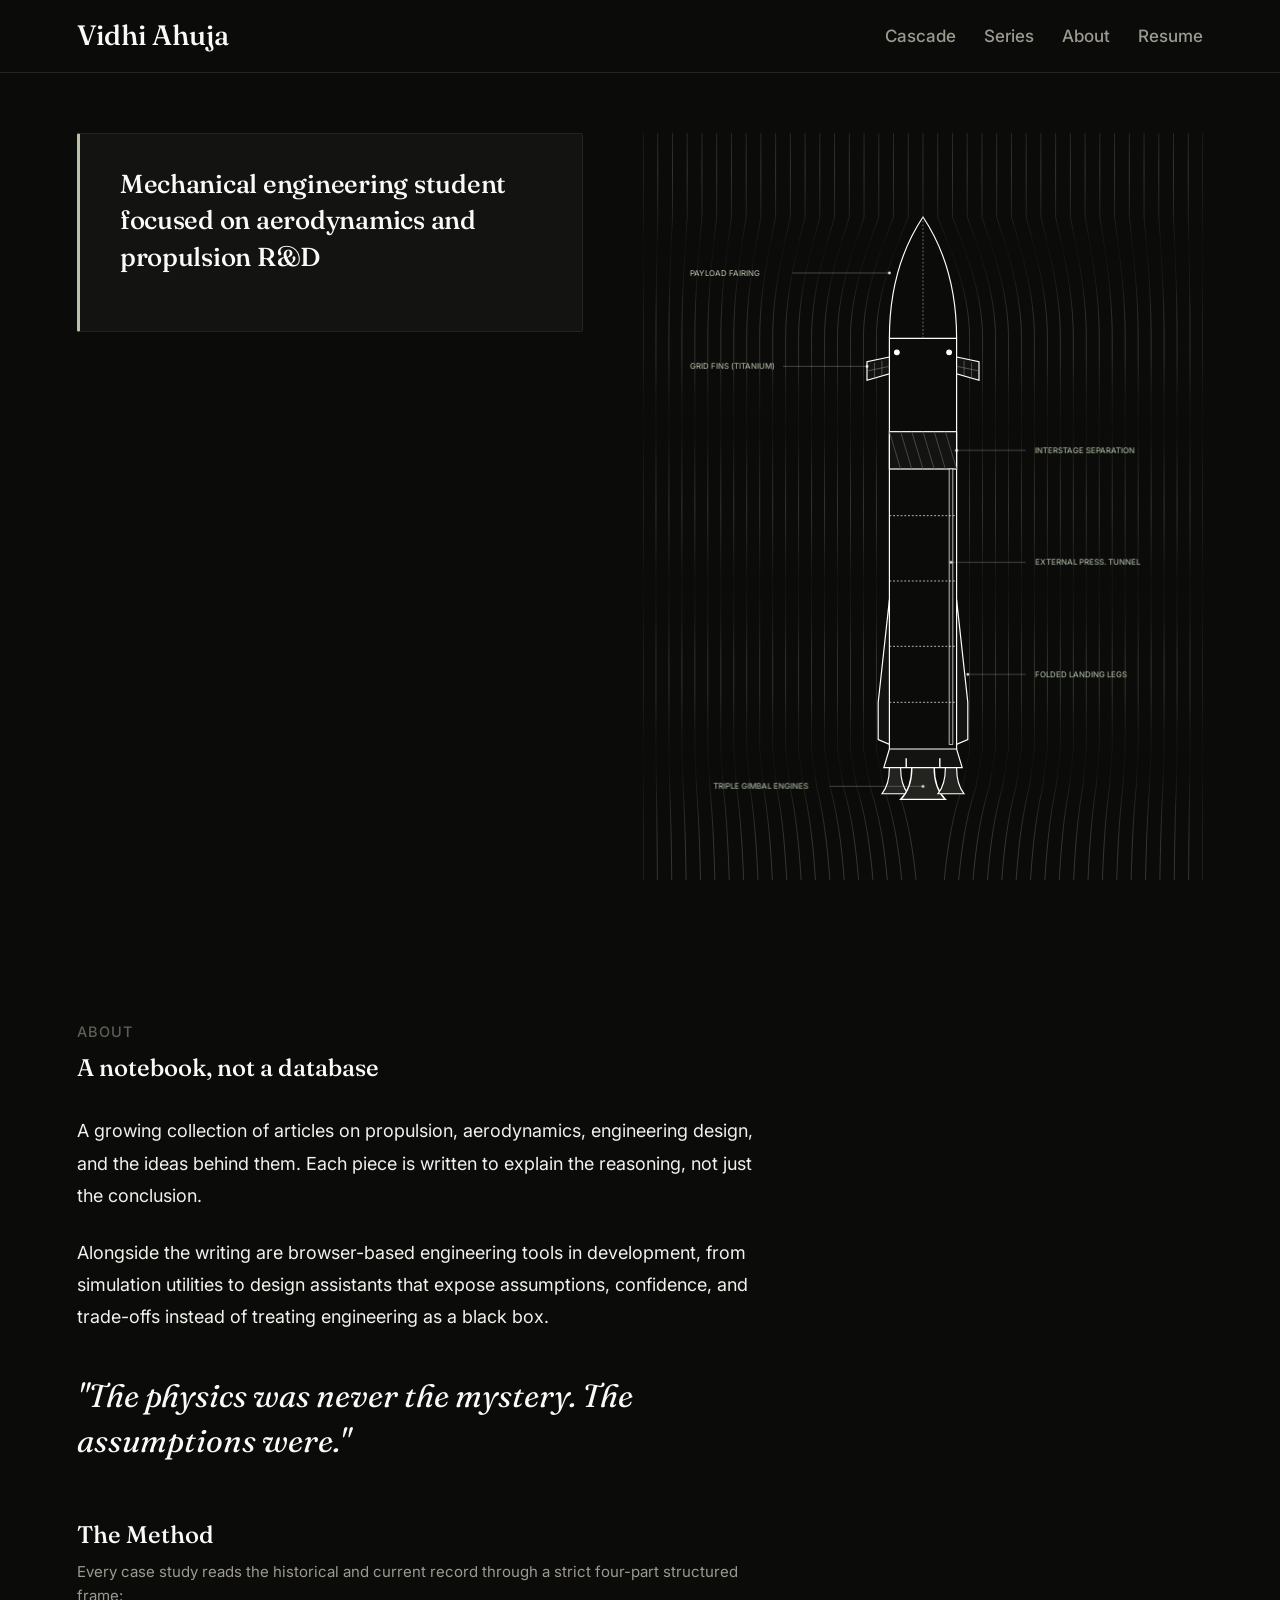
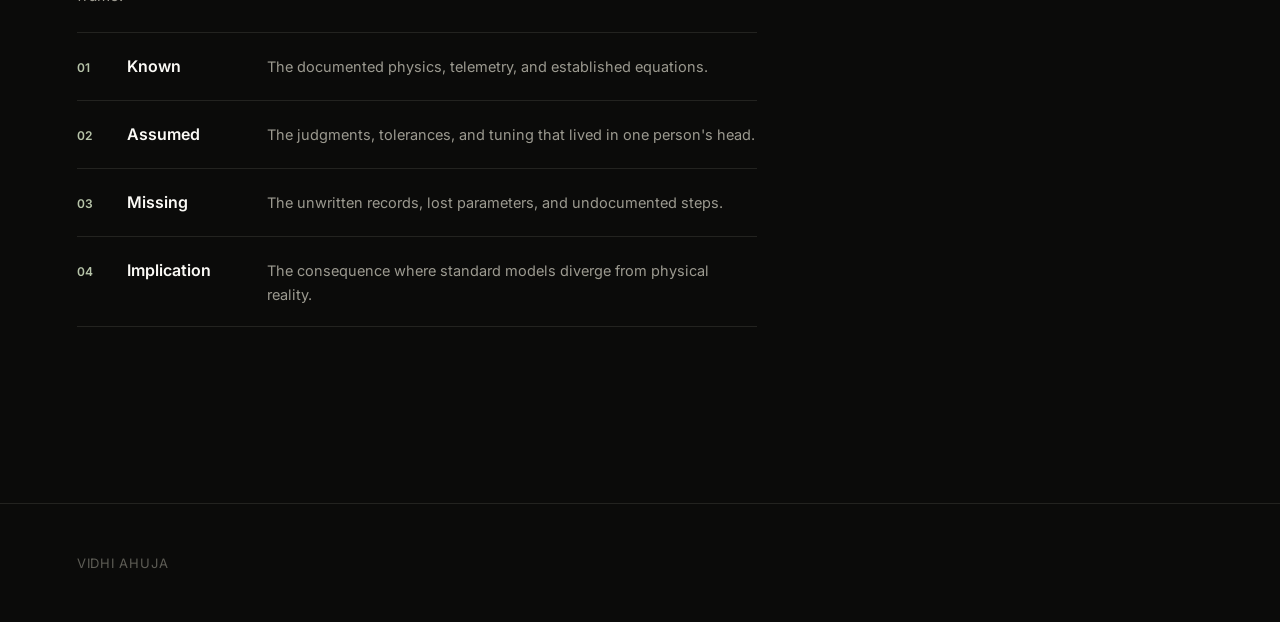
==== index.html @ 0b2cdabb "Simulation: Restore smooth split-air deflection contours around the rocket hull" ====
<!DOCTYPE html>
<html lang="en">
<head>
  <meta charset="UTF-8">
  <meta name="viewport" content="width=device-width, initial-scale=1.0">
  <title>Vidhi Ahuja : Field Notes on Lost Engineering Knowledge</title>
  <meta name="description" content="A personal engineering notebook by Vidhi Ahuja. Six case studies examining undocumented manufacturing, tuning, tolerances, and design judgments that lived in one person's head.">
  <link rel="stylesheet" href="layout_v27.css">
</head>
<body id="top" style="background-image: none;">

  <header>
    <div class="header-inner">
      <a href="index.html" class="wordmark" id="wordmark-logo">Vidhi Ahuja</a>
      <nav>
        <a href="cascade.html" class="nav-large" id="nav-link-cascade">Cascade</a>
        <a href="series.html" class="nav-large" id="nav-link-series">Series</a>
        <a href="#about" class="nav-large" id="nav-link-about">About</a>
        <a href="https://drive.google.com/file/d/1234567890abcdefghijklmnopqrstuvwxyz/view?usp=sharing" target="_blank" class="nav-large" id="nav-link-resume">Resume</a>
      </nav>
    </div>
  </header>

  <main class="container">
    <section class="hero" id="hero-section">
      <div class="hero-split-layout">
        <!-- Left Column: Content -->
        <div class="hero-left-content">
          <div class="hero-intro-card">
            <h1>Mechanical engineering student focused on aerodynamics and propulsion R&D</h1>
          </div>
        </div>
        
        <!-- Right Column: Interactive CFD Rocket Simulation -->
        <div class="hero-right-visual">
          <!-- CFD Canvas -->
          <canvas id="cfd-canvas"></canvas>
          <!-- Detailed Rocket SVG -->
          <svg class="rocket-svg" viewBox="0 0 600 800">
            <!-- Rocket body shadow (solid fill to hide background canvas lines) -->
            <path d="M 264 220 L 264 660 L 336 660 L 336 220 Z" fill="#0B0B0A" opacity="1"/>
            <path d="M 264 220 C 264 160, 280 120, 300 90 C 320 120, 336 160, 336 220 Z" fill="#0B0B0A" opacity="1"/>
            <polygon points="264,660 258,680 342,680 336,660" fill="#0B0B0A" opacity="1"/>

            <!-- Main rocket stroke elements in white -->
            <g stroke="#FFFFFF" stroke-width="1.25" fill="none">
              <!-- Outer rocket shell -->
              <path d="M 264 660 L 264 220 C 264 160, 280 120, 300 90 C 320 120, 336 160, 336 220 L 336 660" />
              <line x1="264" y1="220" x2="336" y2="220" />
              
              <!-- Nose Cone panel line -->
              <line x1="300" y1="90" x2="300" y2="220" stroke-dasharray="2,2" stroke-width="0.75" stroke="#9C9A90" />
              
              <!-- Roll thrusters ports -->
              <circle cx="272" cy="235" r="2.5" fill="#FFFFFF"/>
              <circle cx="328" cy="235" r="2.5" fill="#FFFFFF"/>
              
              <!-- Stage separation ring -->
              <rect x="264" y="320" width="72" height="40" fill="#131311" stroke="#FFFFFF" stroke-width="1.25"/>
              <path d="M 264 320 L 276 360 M 276 320 L 288 360 M 288 320 L 300 360 M 300 320 L 312 360 M 312 320 L 324 360 M 324 320 L 336 360" stroke="#5E5D56" stroke-width="0.75"/>
              
              <!-- Stage 1 fuel tank pipeline conduit -->
              <rect x="328" y="360" width="4" height="295" fill="#131311" stroke="#FFFFFF" stroke-width="0.75" />
              
              <!-- Weld lands (horizontal seam lines on booster body) -->
              <line x1="264" y1="410" x2="336" y2="410" stroke-width="0.75" stroke-dasharray="2,2"/>
              <line x1="264" y1="480" x2="336" y2="480" stroke-width="0.75" stroke-dasharray="2,2"/>
              <line x1="264" y1="550" x2="336" y2="550" stroke-width="0.75" stroke-dasharray="2,2"/>
              <line x1="264" y1="610" x2="336" y2="610" stroke-width="0.75" stroke-dasharray="2,2"/>

              <!-- Grid Fins -->
              <!-- Left Grid Fin -->
              <polygon points="264,240 240,245 240,265 264,258" fill="#131311" stroke="#FFFFFF" stroke-width="1.25"/>
              <line x1="240" y1="255" x2="264" y2="250" stroke-width="0.5" stroke="#9C9A90"/>
              <line x1="248" y1="246" x2="248" y2="262" stroke-width="0.5" stroke="#9C9A90"/>
              <line x1="256" y1="244" x2="256" y2="260" stroke-width="0.5" stroke="#9C9A90"/>
              <!-- Right Grid Fin -->
              <polygon points="336,240 360,245 360,265 336,258" fill="#131311" stroke="#FFFFFF" stroke-width="1.25"/>
              <line x1="336" y1="250" x2="360" y2="255" stroke-width="0.5" stroke="#9C9A90"/>
              <line x1="344" y1="244" x2="344" y2="260" stroke-width="0.5" stroke="#9C9A90"/>
              <line x1="352" y1="246" x2="352" y2="262" stroke-width="0.5" stroke="#9C9A90"/>

              <!-- Folded Landing Legs -->
              <path d="M 264 500 L 252 610 L 252 650 L 264 655 Z" fill="#131311" stroke="#FFFFFF" stroke-width="1.25"/>
              <path d="M 336 500 L 348 610 L 348 650 L 336 655 Z" fill="#131311" stroke="#FFFFFF" stroke-width="1.25"/>
              
              <!-- Engine Skirt -->
              <polygon points="264,660 258,680 342,680 336,660" fill="#131311" stroke="#FFFFFF" stroke-width="1.25"/>
              
              <!-- Sea-level Engine Nozzle Bells -->
              <path d="M 264 680 C 264 695, 260 703, 256 708 L 284 708 C 280 703, 276 695, 276 680 Z" fill="#232320" stroke="#FFFFFF" stroke-width="1.25"/>
              <path d="M 288 680 C 288 698, 282 708, 276 714 L 324 714 C 318 708, 312 698, 312 680 Z" fill="#232320" stroke="#FFFFFF" stroke-width="1.5"/>
              <path d="M 324 680 C 324 695, 320 703, 316 708 L 344 708 C 340 703, 336 695, 336 680 Z" fill="#232320" stroke="#FFFFFF" stroke-width="1.25"/>
              
              <line x1="282" y1="670" x2="282" y2="680" stroke-width="1.5" stroke="#FFFFFF"/>
              <line x1="318" y1="670" x2="318" y2="680" stroke-width="1.5" stroke="#FFFFFF"/>
            </g>
            
            <!-- Technical callout labels -->
            <g font-family="Inter, sans-serif" font-size="8.5" fill="#FFFFFF" font-weight="500" stroke="none" opacity="0.9">
              <line x1="264" y1="150" x2="160" y2="150" stroke="#FFFFFF" stroke-width="0.5" opacity="0.6"/>
              <circle cx="264" cy="150" r="1.5" fill="#FFFFFF"/>
              <text x="50" y="153" fill="#B7C4A9">PAYLOAD FAIRING</text>
              
              <line x1="240" y1="250" x2="150" y2="250" stroke="#FFFFFF" stroke-width="0.5" opacity="0.6"/>
              <circle cx="240" cy="250" r="1.5" fill="#FFFFFF"/>
              <text x="50" y="253" fill="#B7C4A9">GRID FINS (TITANIUM)</text>
              
              <line x1="336" y1="340" x2="410" y2="340" stroke="#FFFFFF" stroke-width="0.5" opacity="0.6"/>
              <circle cx="336" cy="340" r="1.5" fill="#FFFFFF"/>
              <text x="420" y="343" fill="#B7C4A9">INTERSTAGE SEPARATION</text>
              
              <line x1="330" y1="460" x2="410" y2="460" stroke="#FFFFFF" stroke-width="0.5" opacity="0.6"/>
              <circle cx="330" cy="460" r="1.5" fill="#FFFFFF"/>
              <text x="420" y="463" fill="#B7C4A9">EXTERNAL PRESS. TUNNEL</text>
              
              <line x1="348" y1="580" x2="410" y2="580" stroke="#FFFFFF" stroke-width="0.5" opacity="0.6"/>
              <circle cx="348" cy="580" r="1.5" fill="#FFFFFF"/>
              <text x="420" y="583" fill="#B7C4A9">FOLDED LANDING LEGS</text>
              
              <line x1="300" y1="700" x2="200" y2="700" stroke="#FFFFFF" stroke-width="0.5" opacity="0.6"/>
              <circle cx="300" cy="700" r="1.5" fill="#FFFFFF"/>
              <text x="75" y="703" fill="#B7C4A9">TRIPLE GIMBAL ENGINES</text>
            </g>
          </svg>
        </div>
      </div>
    </section>

    <section id="about" style="border-top: none; padding-top: 80px; padding-bottom: 120px;">
      <div class="left-article-container">
        
        <!-- Section Title -->
        <div class="section-title" style="margin-bottom: 32px;">
          <span class="eyebrow">About</span>
          <h2>A notebook, not a database</h2>
        </div>

        <!-- Intro Description -->
        <p style="font-size: 18px; line-height: 1.8; color: var(--text-primary); margin-bottom: 24px;">
          A growing collection of articles on propulsion, aerodynamics, engineering design, and the ideas behind them. Each piece is written to explain the reasoning, not just the conclusion.
        </p>
        <p style="font-size: 18px; line-height: 1.8; color: var(--text-primary); margin-bottom: 40px;">
          Alongside the writing are browser-based engineering tools in development, from simulation utilities to design assistants that expose assumptions, confidence, and trade-offs instead of treating engineering as a black box.
        </p>

        <!-- Large Pull-Quote -->
        <blockquote class="about-vertical-quote">
          "The physics was never the mystery. The assumptions were."
        </blockquote>

        <!-- Methodology Heading -->
        <div style="margin-top: 56px; margin-bottom: 24px;">
          <h3 style="font-family: 'Fraunces', Georgia, serif; font-size: 24px; font-weight: 500; color: var(--text-headline); margin: 0;">The Method</h3>
          <p style="font-size: 15px; color: var(--text-secondary); line-height: 1.6; margin-top: 8px; margin-bottom: 0;">
            Every case study reads the historical and current record through a strict four-part structured frame:
          </p>
        </div>

        <!-- Symmetrical Parameter Index Table -->
        <div class="method-table">
          
          <div class="method-row">
            <span class="method-row-num">01</span>
            <span class="method-row-name">Known</span>
            <span class="method-row-desc">The documented physics, telemetry, and established equations.</span>
          </div>

          <div class="method-row">
            <span class="method-row-num">02</span>
            <span class="method-row-name">Assumed</span>
            <span class="method-row-desc">The judgments, tolerances, and tuning that lived in one person's head.</span>
          </div>

          <div class="method-row">
            <span class="method-row-num">03</span>
            <span class="method-row-name">Missing</span>
            <span class="method-row-desc">The unwritten records, lost parameters, and undocumented steps.</span>
          </div>

          <div class="method-row">
            <span class="method-row-num">04</span>
            <span class="method-row-name">Implication</span>
            <span class="method-row-desc">The consequence where standard models diverge from physical reality.</span>
          </div>

        </div>

      </div>
    </section>
  </main>

  <footer>
    <div class="footer-inner">
      <span class="footer-left">Vidhi Ahuja</span>
    </div>
  </footer>

  <!-- Floating Back to Top Button -->
  <button id="btn-back-to-top" aria-label="Back to top" class="scroll-top-btn"></button>

  <script>
    document.addEventListener('DOMContentLoaded', function() {
      // 1. Floating Back to Top Button
      var btn = document.getElementById('btn-back-to-top');
      window.addEventListener('scroll', function() {
        if (window.scrollY > 300) {
          btn.classList.add('visible');
        } else {
          btn.classList.remove('visible');
        }
      });
      btn.addEventListener('click', function() {
        window.scrollTo({ top: 0, behavior: 'smooth' });
      });

      // 2. CFD Streamlines Interactive Simulation
      var canvas = document.getElementById('cfd-canvas');
      if (!canvas) return;
      var ctx = canvas.getContext('2d');
      
      var mouse = { x: 0, y: 0, active: false, r: 70 };
      
      function getRocketWidth(y) {
        if (y < 90) return 0;
        if (y >= 90 && y < 220) {
          // Tangent ogive nose cone
          var t = (y - 90) / 130;
          return 36 * Math.sin(t * Math.PI / 2);
        }
        if (y >= 220 && y < 660) {
          // Cylindrical booster body
          return 36;
        }
        if (y >= 660 && y < 700) {
          // Engine nozzle flare
          return 36 - ((y - 660) / 40) * 8;
        }
        // Wake decay below the engine
        return 28 * Math.exp(-(y - 700) / 75);
      }
      
      function resize() {
        var dpr = window.devicePixelRatio || 1;
        var rect = canvas.getBoundingClientRect();
        canvas.width = rect.width * dpr;
        canvas.height = rect.height * dpr;
        ctx.scale(dpr, dpr);
      }
      window.addEventListener('resize', resize);
      resize();
      
      canvas.addEventListener('mousemove', function(e) {
        var rect = canvas.getBoundingClientRect();
        mouse.x = (e.clientX - rect.left) * (600 / rect.width);
        mouse.y = (e.clientY - rect.top) * (800 / rect.height);
        mouse.active = true;
      });
      canvas.addEventListener('mouseleave', function() {
        mouse.active = false;
      });
      canvas.addEventListener('touchmove', function(e) {
        if (e.touches.length > 0) {
          var rect = canvas.getBoundingClientRect();
          mouse.x = (e.touches[0].clientX - rect.left) * (600 / rect.width);
          mouse.y = (e.touches[0].clientY - rect.top) * (800 / rect.height);
          mouse.active = true;
        }
      });
      canvas.addEventListener('touchend', function() {
        mouse.active = false;
      });
      
      var time = 0;
      function animate() {
        time += 1;
        ctx.clearRect(0, 0, 600, 800);
        
        ctx.save();
        var rect = canvas.getBoundingClientRect();
        ctx.scale(rect.width / 600, rect.height / 800);
        
        // 1. Create a single, unified linear gradient that shifts downward to represent flow
        var grad = ctx.createLinearGradient(0, 0, 0, 800);
        for (var pct = 0; pct <= 1.0; pct += 0.05) {
          var posY = pct * 800;
          var intensity = Math.sin(posY * 0.035 - time * 0.12) * 0.5 + 0.5;
          var alpha = 0.04 + 0.22 * intensity; // opacity range between 0.04 and 0.26
          grad.addColorStop(pct, 'rgba(183, 196, 169, ' + alpha + ')');
        }
        
        ctx.strokeStyle = grad;
        ctx.lineWidth = 1.0;
        ctx.setLineDash([]);
        
        var lineCount = 38;
        for (var i = 0; i <= lineCount; i++) {
          var x_start = i * (600 / lineCount);
          
          ctx.beginPath();
          
          for (var step = 0; step <= 160; step++) {
            var y = step * 5;
            var w = getRocketWidth(y);
            
            // 2. Aerodynamic deflection around rocket hull
            var x = x_start;
            if (w > 0) {
              if (x_start <= 300) {
                x = x_start * (300 - w) / 300;
              } else {
                x = 600 - (600 - x_start) * (300 - w) / 300;
              }
            }
            
            // 3. Gentle Gaussian displacement around the mouse cursor
            if (mouse.active) {
              var dx = x - mouse.x;
              var dy = y - mouse.y;
              var d2 = dx*dx + dy*dy;
              
              var sigma2 = 4900; // spread radius squared (70^2)
              var max_displacement = 28; // maximum bend in pixels
              var force = Math.exp(-d2 / (2 * sigma2)) * max_displacement;
              
              // Push lines smoothly left or right away from the cursor
              x += Math.sign(dx || 0.1) * force;
              
              // Prevent streamlines from clipping into the rocket boundary
              if (w > 0) {
                var limit = 300 + Math.sign(x_start - 300) * (w + 2);
                if (x_start <= 300) {
                  if (x > limit) x = limit;
                } else {
                  if (x < limit) x = limit;
                }
              }
            }
            
            if (step === 0) {
              ctx.moveTo(x, y);
            } else {
              ctx.lineTo(x, y);
            }
          }
          
          ctx.stroke();
        }
        
        ctx.restore();
        requestAnimationFrame(animate);
      }
      animate();
    });
  </script>
</body>
</html>
---- layout_v27.css ----
@import url('https://fonts.googleapis.com/css2?family=Fraunces:ital,opsz,wght@0,9..144,500;0,9..144,600;1,9..144,500;1,9..144,600&family=Inter:wght@400;500;600&display=swap');

:root {
  --bg-primary: #0B0B0A;
  --bg-raised: #131311;
  --text-primary: #F2F1EC;
  --text-headline: #FBFAF6;
  --text-secondary: #9C9A90;
  --text-tertiary: #5E5D56;
  --hairline: #232320;
  --accent: #B7C4A9;
}

/* Reset and base styles */
* {
  box-sizing: border-box;
  margin: 0;
  padding: 0;
}

html, body {
  background-color: var(--bg-primary);
  color: var(--text-primary);
  font-family: 'Inter', -apple-system, BlinkMacSystemFont, "Segoe UI", Roboto, Helvetica, Arial, sans-serif;
  font-size: 16px;
  line-height: 1.7;
  -webkit-font-smoothing: antialiased;
  -moz-osx-font-smoothing: grayscale;
  scroll-behavior: smooth;
  /* Very faint global background grid lines */
  background-image: linear-gradient(rgba(255, 255, 255, 0.15) 1px, transparent 1px),
                    linear-gradient(90deg, rgba(255, 255, 255, 0.15) 1px, transparent 1px);
  background-size: 50px 50px;
  background-attachment: scroll;
}

/* Typography scale */
h1, h2, h3, .serif-text {
  font-family: 'Fraunces', Georgia, serif;
  color: var(--text-headline);
  font-weight: 500;
}

h1 {
  font-size: 52px;
  line-height: 1.25;
  letter-spacing: -0.015em;
}

h2 {
  font-size: 30px;
  line-height: 1.3;
}

h3 {
  font-size: 24px;
  line-height: 1.35;
}

p {
  color: var(--text-primary);
  font-size: 18px;
  font-weight: 400;
  line-height: 1.75;
}

/* Utility constraints */
.container {
  max-width: 1400px;
  margin: 0 auto;
  padding: 0 6vw;
  width: 100%;
}

.article-container {
  max-width: 680px;
  margin: 0 auto;
}

.left-article-container {
  max-width: 680px;
  margin: 0;
  text-align: left;
}

/* Layout elements */
header {
  position: sticky;
  top: 0;
  z-index: 100;
  background-color: var(--bg-primary);
  border-bottom: 1px solid var(--hairline);
  backdrop-filter: blur(8px);
  -webkit-backdrop-filter: blur(8px);
}

.header-inner {
  display: flex;
  justify-content: space-between;
  align-items: center;
  height: 72px;
  max-width: 1400px;
  margin: 0 auto;
  padding: 0 6vw;
}

.wordmark {
  font-family: 'Fraunces', Georgia, serif;
  font-weight: 500;
  font-size: 28px;
  color: var(--text-headline);
  text-decoration: none;
  transition: color 0.2s ease;
}

.wordmark:hover {
  color: var(--accent);
}

nav a {
  font-weight: 500;
  color: var(--text-secondary);
  text-decoration: none;
  margin-left: 24px;
  transition: color 0.2s ease;
  display: inline-block;
  vertical-align: middle;
}

nav a.nav-normal {
  font-size: 14px;
}

nav a.nav-large {
  font-size: 17px;
}

nav a:hover {
  color: var(--text-headline);
}

.hero {
  padding: 60px 0;
  min-height: calc(100vh - 80px);
  display: flex;
  align-items: flex-start;
  position: relative;
  overflow: visible;
  border-top: none;
}

/* Hero Split Layout */
.hero-split-layout {
  display: flex;
  width: 100%;
  align-items: flex-start;
  justify-content: space-between;
  gap: 60px;
}

.hero-left-content {
  flex: 0.9;
  max-width: 550px;
  z-index: 2;
}

.hero-right-visual {
  flex: 1.1;
  width: 100%;
  max-width: 560px;
  aspect-ratio: 600 / 800;
  display: flex;
  align-items: center;
  justify-content: center;
  position: relative;
  z-index: 1;
}

.hero-right-visual canvas {
  position: absolute;
  width: 100%;
  height: 100%;
  top: 0;
  left: 0;
  pointer-events: auto;
  z-index: 1;
}

.hero-right-visual .rocket-svg {
  position: absolute;
  width: 100%;
  height: 100%;
  top: 0;
  left: 0;
  pointer-events: none;
  z-index: 3;
}

.hero h1 {
  font-size: 26px;
  line-height: 1.35;
  letter-spacing: -0.01em;
  font-weight: 500;
  color: var(--text-headline);
}

.hero-intro-card {
  background-color: var(--bg-raised);
  border: 1px solid var(--hairline);
  border-left: 3px solid var(--accent);
  padding: 32px 40px;
  max-width: 680px;
  border-radius: 2px;
}

.hero-intro-card h1 {
  font-size: 26px;
  line-height: 1.4;
  margin: 0;
}

.eyebrow {
  font-size: 14.5px;
  font-weight: 500;
  color: var(--text-tertiary);
  letter-spacing: 0.08em;
  text-transform: uppercase;
  margin-bottom: 16px;
  display: block;
}

.hero h1 {
  margin-bottom: 24px;
}

.hero h1 em {
  font-style: italic;
  color: var(--accent);
  font-weight: 500;
}

.hero p {
  color: var(--text-secondary);
  font-size: 16px;
  max-width: 680px;
}

/* Major sections */
section {
  padding: 64px 0;
  border-top: 1px solid var(--hairline);
}

.section-title {
  margin-bottom: 48px;
}

.section-title .eyebrow {
  margin-bottom: 8px;
}

.section-title h2 {
  font-size: 24px;
}

/* List items for series */
.series-groups {
  display: flex;
  flex-direction: column;
  gap: 48px;
}

.country-group {
  display: flex;
  flex-direction: column;
}

.country-name {
  font-size: 13px;
  font-weight: 600;
  color: var(--text-secondary);
  letter-spacing: 0.08em;
  text-transform: uppercase;
  border-bottom: 1px solid var(--hairline);
  padding-bottom: 12px;
  margin-bottom: 8px;
}

.series-list {
  display: flex;
  flex-direction: column;
}

.series-item {
  padding: 32px 0;
  border-bottom: 1px solid var(--hairline);
  display: flex;
  flex-direction: column;
  gap: 12px;
}

.series-item:first-child {
  padding-top: 0;
}

.series-item:last-child {
  border-bottom: none;
  padding-bottom: 0;
}

.series-row-top {
  display: flex;
  justify-content: space-between;
  align-items: baseline;
}

.series-title {
  color: var(--text-headline);
  text-decoration: none;
  font-size: 24px;
  transition: color 0.2s ease;
}

.series-title:hover {
  color: var(--accent);
}

.series-status {
  font-size: 15px;
  color: var(--text-secondary);
}

.series-desc {
  font-size: 17.5px;
  color: var(--text-secondary);
  line-height: 1.5;
}

.series-meta {
  font-size: 14.5px;
  color: var(--text-secondary);
  letter-spacing: 0.02em;
}

.text-link {
  font-size: 15px;
  color: var(--accent);
  text-decoration: none;
  font-weight: 500;
  display: inline-flex;
  align-items: center;
  padding: 10px 20px;
  border: 1px solid var(--hairline);
  border-radius: 2px;
  background-color: transparent;
  transition: border-color 0.2s ease, background-color 0.2s ease, color 0.2s ease;
  width: fit-content;
}

.text-link:hover {
  border-color: var(--accent);
  background-color: var(--bg-raised);
  color: var(--text-headline);
  text-decoration: none;
}

/* Numbered list for Method */
.method-list {
  display: flex;
  flex-direction: column;
  gap: 32px;
}

.method-item {
  display: flex;
  gap: 24px;
  align-items: flex-start;
}

.method-num {
  font-family: 'Fraunces', Georgia, serif;
  font-size: 24px;
  color: var(--accent);
  line-height: 1;
  font-weight: 500;
  width: 24px;
  text-align: right;
  flex-shrink: 0;
}

.method-content {
  display: flex;
  flex-direction: column;
  gap: 4px;
}

.method-content strong {
  font-weight: 600;
  color: var(--text-headline);
  font-size: 16.5px;
}

.method-content p {
  color: var(--text-secondary);
  font-size: 15px;
}

/* About styles */
.about-text {
  display: flex;
  flex-direction: column;
  gap: 24px;
  max-width: 560px;
  margin-bottom: 48px;
}

.about-text p {
  color: var(--text-secondary);
  font-size: 17.5px;
}

.about-text p em {
  font-style: normal;
  color: var(--text-primary);
}

.pull-quote {
  border-left: 2px solid var(--hairline);
  padding-left: 24px;
  font-family: 'Fraunces', Georgia, serif;
  font-style: italic;
  font-size: 21px;
  color: var(--text-primary);
  line-height: 1.6;
  margin-top: 32px;
  max-width: 560px;
}

/* Article styles */
.article-body {
  display: flex;
  flex-direction: column;
  gap: 0;
}

.article-section {
  padding: 48px 0;
  border-top: 1px solid var(--hairline);
}

.article-section:first-of-type {
  border-top: none;
  padding-top: 16px;
}

.article-section h2 {
  margin-top: 8px;
  margin-bottom: 24px;
}

.article-p {
  color: var(--text-primary);
  font-size: 18px;
  line-height: 1.8;
  margin-bottom: 28px;
  max-width: 680px;
}

.article-p:last-of-type {
  margin-bottom: 0;
}

.article-p strong {
  color: var(--text-headline);
  font-weight: 600;
}

.citation-sup {
  font-size: 11px;
  vertical-align: super;
  line-height: 0;
  color: var(--accent);
  padding: 0 2px;
  text-decoration: none;
}

.article-nav {
  padding: 48px 0;
  border-top: 1px solid var(--hairline);
  display: flex;
  justify-content: space-between;
}

/* Footer styles */
footer {
  border-top: 1px solid var(--hairline);
  padding: 48px 0;
}

.footer-inner {
  display: flex;
  justify-content: space-between;
  align-items: center;
  max-width: 1400px;
  margin: 0 auto;
  padding: 0 6vw;
}

.footer-left {
  font-size: 13px;
  color: var(--text-tertiary);
  letter-spacing: 0.06em;
  text-transform: uppercase;
}

.footer-right a {
  font-size: 13px;
  color: var(--text-tertiary);
  text-decoration: none;
  letter-spacing: 0.06em;
  text-transform: uppercase;
  transition: color 0.2s ease;
}

.footer-right a:hover {
  color: var(--accent);
}

/* Focus outline for keyboard navigation */
a:focus-visible, button:focus-visible {
  outline: 2px solid var(--accent);
  outline-offset: 4px;
}

/* Responsive breakpoints */
@media (max-width: 680px) {
  .container {
    padding: 0 28px;
  }
  
  .header-inner {
    padding: 0 28px;
  }
  
  nav {
    display: none;
  }
  
  .footer-inner {
    padding: 0 28px;
  }
  
  .hero {
    padding: 40px 0;
    min-height: auto;
  }
  .hero-split-layout {
    flex-direction: column;
    gap: 40px;
  }
  .hero-left-content {
    flex: none;
    width: 100%;
    max-width: 100%;
  }
  .hero-right-visual {
    flex: none;
    width: 100%;
    max-width: 380px;
    margin: 0 auto;
  }
  .hero-intro-card {
    padding: 24px 28px;
    border-left: 3px solid var(--accent);
  }
  .hero-intro-card h1 {
    font-size: 22px;
  }
  
  h1 {
    font-size: 32px;
  }
  
  h2 {
    font-size: 20px;
  }
  
  h3 {
    font-size: 19px;
  }
  
  p, .article-p {
    font-size: 16px;
  }
  
  .series-row-top {
    flex-direction: column;
    align-items: flex-start;
    gap: 4px;
  }
  
  .series-status {
    font-size: 13px;
  }
  
  section {
    padding: 48px 0;
  }
  
  .section-title {
    margin-bottom: 32px;
  }
}

/* Decorative Blueprint Background Element */
body {
  position: relative;
}

.blueprint-bg {
  display: none;
}

.container, header, footer {
  position: relative;
  z-index: 2;
}

/* Floating Back to Top Button */
.scroll-top-btn {
  position: fixed;
  bottom: 40px;
  right: 40px;
  width: 44px;
  height: 44px;
  border-radius: 50%;
  background-color: var(--bg-raised);
  border: 1px solid var(--hairline);
  display: flex;
  align-items: center;
  justify-content: center;
  cursor: pointer;
  z-index: 1000;
  opacity: 0;
  pointer-events: none;
  transform: translateY(10px);
  transition: opacity 0.3s ease, transform 0.3s ease, border-color 0.2s ease, background-color 0.2s ease;
}

.scroll-top-btn:hover {
  background-color: var(--bg-primary);
  border-color: var(--accent);
}

.scroll-top-btn.visible {
  opacity: 1;
  pointer-events: auto;
  transform: translateY(0);
}
.scroll-top-btn::after {
  content: "";
  width: 10px;
  height: 10px;
  border-top: 2px solid var(--text-headline);
  border-right: 2px solid var(--text-headline);
  transform: rotate(-45deg);
  display: block;
  margin-top: 4px;
  transition: border-color 0.2s ease;
}

.scroll-top-btn:hover::after {
  border-color: var(--accent);
}

@media (max-width: 768px) {
  .scroll-top-btn {
    bottom: 24px;
    right: 24px;
    width: 40px;
    height: 40px;
  }
}

/* About Section Symmetrical Vertical Layout */
.about-vertical-quote {
  font-family: 'Fraunces', Georgia, serif;
  font-style: italic;
  font-size: 32px;
  line-height: 1.4;
  color: var(--text-headline);
  margin-bottom: 56px;
  border-left: none;
  padding-left: 0;
}

.method-table {
  margin-bottom: 56px;
  border-top: 1px solid var(--hairline);
}

.method-row {
  display: flex;
  padding: 20px 0;
  border-bottom: 1px solid var(--hairline);
  align-items: baseline;
}

.method-row-num {
  width: 50px;
  font-size: 12px;
  font-weight: 600;
  color: var(--accent);
  font-family: 'Inter', sans-serif;
}

.method-row-name {
  width: 140px;
  font-size: 16px;
  font-weight: 600;
  color: var(--text-headline);
  font-family: 'Inter', sans-serif;
}

.method-row-desc {
  flex: 1;
  font-size: 14.5px;
  line-height: 1.6;
  color: var(--text-secondary);
}

@media (max-width: 540px) {
  .method-row {
    flex-direction: column;
    gap: 8px;
    align-items: flex-start;
  }
  .method-row-num {
    width: auto;
    margin-bottom: 2px;
  }
  .method-row-name {
    width: auto;
    margin-bottom: 4px;
  }
}
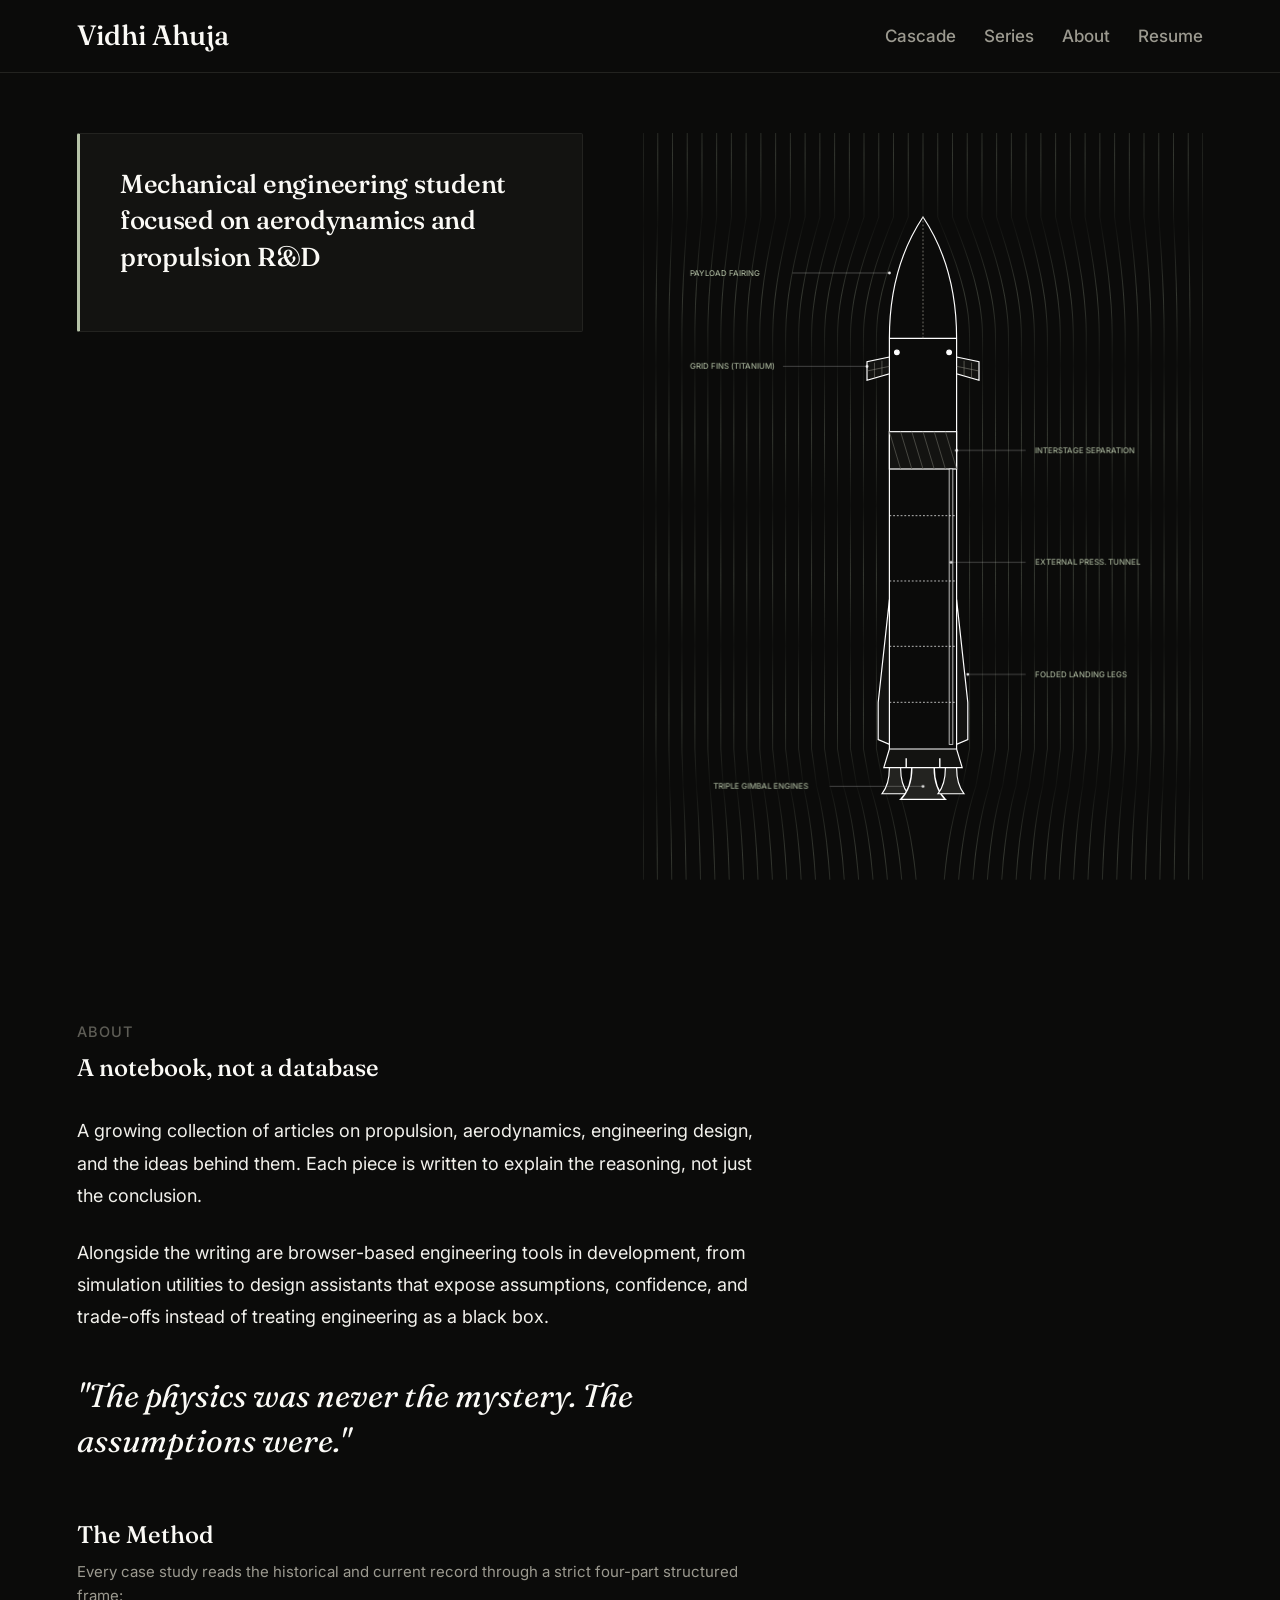
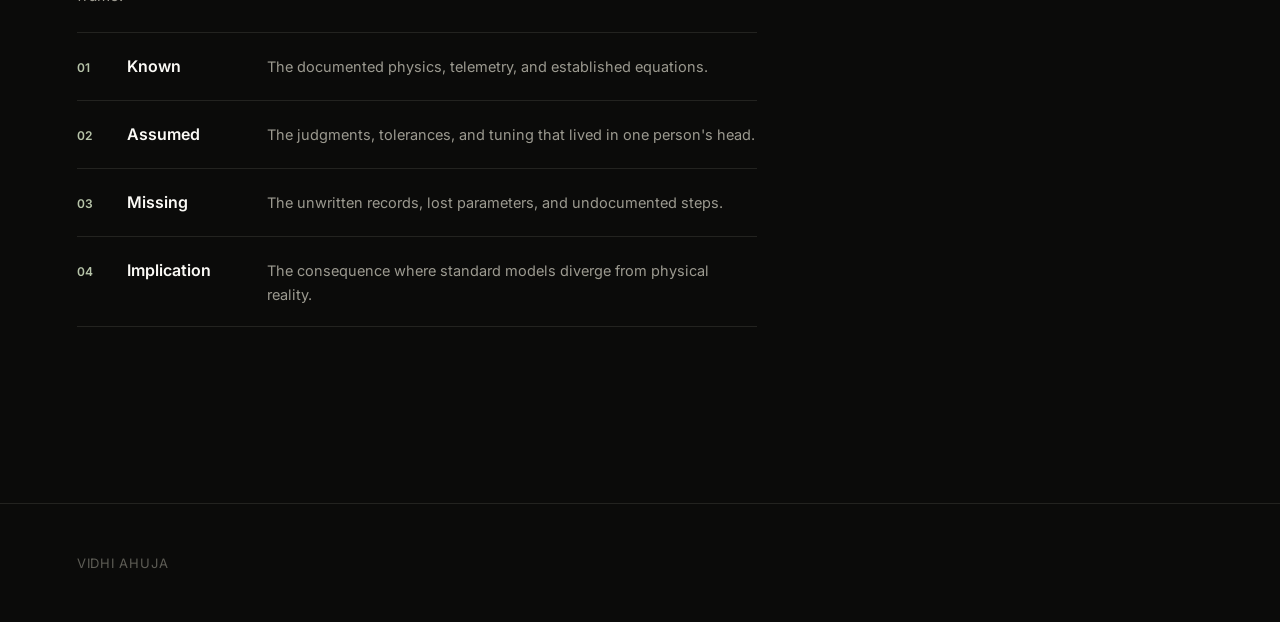
==== commit 38d24d91: "Simulation: Convert CFD streamlines from HTML5 Canvas to native SVG vector path elements" ====
--- a/index.html
+++ b/index.html
@@ -5,7 +5,7 @@
   <meta name="viewport" content="width=device-width, initial-scale=1.0">
   <title>Vidhi Ahuja : Field Notes on Lost Engineering Knowledge</title>
   <meta name="description" content="A personal engineering notebook by Vidhi Ahuja. Six case studies examining undocumented manufacturing, tuning, tolerances, and design judgments that lived in one person's head.">
-  <link rel="stylesheet" href="layout_v27.css">
+  <link rel="stylesheet" href="layout_v28.css">
 </head>
 <body id="top" style="background-image: none;">
 
@@ -33,10 +33,17 @@
         
         <!-- Right Column: Interactive CFD Rocket Simulation -->
         <div class="hero-right-visual">
-          <!-- CFD Canvas -->
-          <canvas id="cfd-canvas"></canvas>
           <!-- Detailed Rocket SVG -->
           <svg class="rocket-svg" viewBox="0 0 600 800">
+            <defs>
+              <linearGradient id="cfd-flow-grad" x1="0" y1="0" x2="0" y2="150" gradientUnits="userSpaceOnUse" spreadMethod="repeat">
+                <stop offset="0%" stop-color="#B7C4A9" stop-opacity="0.04"/>
+                <stop offset="50%" stop-color="#B7C4A9" stop-opacity="0.26"/>
+                <stop offset="100%" stop-color="#B7C4A9" stop-opacity="0.04"/>
+              </linearGradient>
+            </defs>
+            <!-- CFD Streamlines Group (rendered behind rocket graphic) -->
+            <g id="cfd-streamlines"></g>
             <!-- Rocket body shadow (solid fill to hide background canvas lines) -->
             <path d="M 264 220 L 264 660 L 336 660 L 336 220 Z" fill="#0B0B0A" opacity="1"/>
             <path d="M 264 220 C 264 160, 280 120, 300 90 C 320 120, 336 160, 336 220 Z" fill="#0B0B0A" opacity="1"/>
@@ -215,11 +222,21 @@
       });
 
       // 2. CFD Streamlines Interactive Simulation
-      var canvas = document.getElementById('cfd-canvas');
-      if (!canvas) return;
-      var ctx = canvas.getContext('2d');
+      var svg = document.querySelector('.rocket-svg');
+      var streamlineGroup = document.getElementById('cfd-streamlines');
+      if (!svg || !streamlineGroup) return;
       
       var mouse = { x: 0, y: 0, active: false, r: 70 };
+      var lineCount = 38;
+      var paths = [];
+      
+      // Dynamically populate SVG path elements for the streamlines
+      for (var i = 0; i <= lineCount; i++) {
+        var path = document.createElementNS('http://www.w3.org/2000/svg', 'path');
+        path.setAttribute('class', 'cfd-line');
+        streamlineGroup.appendChild(path);
+        paths.push(path);
+      }
       
       function getRocketWidth(y) {
         if (y < 90) return 0;
@@ -240,64 +257,41 @@
         return 28 * Math.exp(-(y - 700) / 75);
       }
       
-      function resize() {
-        var dpr = window.devicePixelRatio || 1;
-        var rect = canvas.getBoundingClientRect();
-        canvas.width = rect.width * dpr;
-        canvas.height = rect.height * dpr;
-        ctx.scale(dpr, dpr);
-      }
-      window.addEventListener('resize', resize);
-      resize();
-      
-      canvas.addEventListener('mousemove', function(e) {
-        var rect = canvas.getBoundingClientRect();
+      svg.addEventListener('mousemove', function(e) {
+        var rect = svg.getBoundingClientRect();
         mouse.x = (e.clientX - rect.left) * (600 / rect.width);
         mouse.y = (e.clientY - rect.top) * (800 / rect.height);
         mouse.active = true;
       });
-      canvas.addEventListener('mouseleave', function() {
+      svg.addEventListener('mouseleave', function() {
         mouse.active = false;
       });
-      canvas.addEventListener('touchmove', function(e) {
+      svg.addEventListener('touchmove', function(e) {
         if (e.touches.length > 0) {
-          var rect = canvas.getBoundingClientRect();
+          var rect = svg.getBoundingClientRect();
           mouse.x = (e.touches[0].clientX - rect.left) * (600 / rect.width);
           mouse.y = (e.touches[0].clientY - rect.top) * (800 / rect.height);
           mouse.active = true;
         }
       });
-      canvas.addEventListener('touchend', function() {
+      svg.addEventListener('touchend', function() {
         mouse.active = false;
       });
       
       var time = 0;
       function animate() {
         time += 1;
-        ctx.clearRect(0, 0, 600, 800);
-        
-        ctx.save();
-        var rect = canvas.getBoundingClientRect();
-        ctx.scale(rect.width / 600, rect.height / 800);
-        
-        // 1. Create a single, unified linear gradient that shifts downward to represent flow
-        var grad = ctx.createLinearGradient(0, 0, 0, 800);
-        for (var pct = 0; pct <= 1.0; pct += 0.05) {
-          var posY = pct * 800;
-          var intensity = Math.sin(posY * 0.035 - time * 0.12) * 0.5 + 0.5;
-          var alpha = 0.04 + 0.22 * intensity; // opacity range between 0.04 and 0.26
-          grad.addColorStop(pct, 'rgba(183, 196, 169, ' + alpha + ')');
-        }
-        
-        ctx.strokeStyle = grad;
-        ctx.lineWidth = 1.0;
-        ctx.setLineDash([]);
-        
-        var lineCount = 38;
+        
+        // 1. Shift the linearGradient transform vertically to represent flow downward
+        var grad = document.getElementById('cfd-flow-grad');
+        if (grad) {
+          var offset = (time * 2.2) % 150;
+          grad.setAttribute('gradientTransform', 'translate(0, ' + offset + ')');
+        }
+        
         for (var i = 0; i <= lineCount; i++) {
           var x_start = i * (600 / lineCount);
-          
-          ctx.beginPath();
+          var d = "";
           
           for (var step = 0; step <= 160; step++) {
             var y = step * 5;
@@ -337,17 +331,12 @@
               }
             }
             
-            if (step === 0) {
-              ctx.moveTo(x, y);
-            } else {
-              ctx.lineTo(x, y);
-            }
+            d += (step === 0 ? "M" : "L") + x.toFixed(1) + "," + y;
           }
           
-          ctx.stroke();
-        }
-        
-        ctx.restore();
+          paths[i].setAttribute('d', d);
+        }
+        
         requestAnimationFrame(animate);
       }
       animate();
--- a/layout_v28.css
+++ b/layout_v28.css
@@ -0,0 +1,742 @@
+@import url('https://fonts.googleapis.com/css2?family=Fraunces:ital,opsz,wght@0,9..144,500;0,9..144,600;1,9..144,500;1,9..144,600&family=Inter:wght@400;500;600&display=swap');
+
+:root {
+  --bg-primary: #0B0B0A;
+  --bg-raised: #131311;
+  --text-primary: #F2F1EC;
+  --text-headline: #FBFAF6;
+  --text-secondary: #9C9A90;
+  --text-tertiary: #5E5D56;
+  --hairline: #232320;
+  --accent: #B7C4A9;
+}
+
+/* Reset and base styles */
+* {
+  box-sizing: border-box;
+  margin: 0;
+  padding: 0;
+}
+
+html, body {
+  background-color: var(--bg-primary);
+  color: var(--text-primary);
+  font-family: 'Inter', -apple-system, BlinkMacSystemFont, "Segoe UI", Roboto, Helvetica, Arial, sans-serif;
+  font-size: 16px;
+  line-height: 1.7;
+  -webkit-font-smoothing: antialiased;
+  -moz-osx-font-smoothing: grayscale;
+  scroll-behavior: smooth;
+  /* Very faint global background grid lines */
+  background-image: linear-gradient(rgba(255, 255, 255, 0.15) 1px, transparent 1px),
+                    linear-gradient(90deg, rgba(255, 255, 255, 0.15) 1px, transparent 1px);
+  background-size: 50px 50px;
+  background-attachment: scroll;
+}
+
+/* Typography scale */
+h1, h2, h3, .serif-text {
+  font-family: 'Fraunces', Georgia, serif;
+  color: var(--text-headline);
+  font-weight: 500;
+}
+
+h1 {
+  font-size: 52px;
+  line-height: 1.25;
+  letter-spacing: -0.015em;
+}
+
+h2 {
+  font-size: 30px;
+  line-height: 1.3;
+}
+
+h3 {
+  font-size: 24px;
+  line-height: 1.35;
+}
+
+p {
+  color: var(--text-primary);
+  font-size: 18px;
+  font-weight: 400;
+  line-height: 1.75;
+}
+
+/* Utility constraints */
+.container {
+  max-width: 1400px;
+  margin: 0 auto;
+  padding: 0 6vw;
+  width: 100%;
+}
+
+.article-container {
+  max-width: 680px;
+  margin: 0 auto;
+}
+
+.left-article-container {
+  max-width: 680px;
+  margin: 0;
+  text-align: left;
+}
+
+/* Layout elements */
+header {
+  position: sticky;
+  top: 0;
+  z-index: 100;
+  background-color: var(--bg-primary);
+  border-bottom: 1px solid var(--hairline);
+  backdrop-filter: blur(8px);
+  -webkit-backdrop-filter: blur(8px);
+}
+
+.header-inner {
+  display: flex;
+  justify-content: space-between;
+  align-items: center;
+  height: 72px;
+  max-width: 1400px;
+  margin: 0 auto;
+  padding: 0 6vw;
+}
+
+.wordmark {
+  font-family: 'Fraunces', Georgia, serif;
+  font-weight: 500;
+  font-size: 28px;
+  color: var(--text-headline);
+  text-decoration: none;
+  transition: color 0.2s ease;
+}
+
+.wordmark:hover {
+  color: var(--accent);
+}
+
+nav a {
+  font-weight: 500;
+  color: var(--text-secondary);
+  text-decoration: none;
+  margin-left: 24px;
+  transition: color 0.2s ease;
+  display: inline-block;
+  vertical-align: middle;
+}
+
+nav a.nav-normal {
+  font-size: 14px;
+}
+
+nav a.nav-large {
+  font-size: 17px;
+}
+
+nav a:hover {
+  color: var(--text-headline);
+}
+
+.hero {
+  padding: 60px 0;
+  min-height: calc(100vh - 80px);
+  display: flex;
+  align-items: flex-start;
+  position: relative;
+  overflow: visible;
+  border-top: none;
+}
+
+/* Hero Split Layout */
+.hero-split-layout {
+  display: flex;
+  width: 100%;
+  align-items: flex-start;
+  justify-content: space-between;
+  gap: 60px;
+}
+
+.hero-left-content {
+  flex: 0.9;
+  max-width: 550px;
+  z-index: 2;
+}
+
+.hero-right-visual {
+  flex: 1.1;
+  width: 100%;
+  max-width: 560px;
+  aspect-ratio: 600 / 800;
+  display: flex;
+  align-items: center;
+  justify-content: center;
+  position: relative;
+  z-index: 1;
+}
+
+.hero-right-visual .cfd-line {
+  fill: none;
+  stroke: url(#cfd-flow-grad);
+  stroke-width: 1.0px;
+}
+
+.hero-right-visual .rocket-svg {
+  position: absolute;
+  width: 100%;
+  height: 100%;
+  top: 0;
+  left: 0;
+  pointer-events: auto;
+  z-index: 3;
+}
+
+.hero h1 {
+  font-size: 26px;
+  line-height: 1.35;
+  letter-spacing: -0.01em;
+  font-weight: 500;
+  color: var(--text-headline);
+}
+
+.hero-intro-card {
+  background-color: var(--bg-raised);
+  border: 1px solid var(--hairline);
+  border-left: 3px solid var(--accent);
+  padding: 32px 40px;
+  max-width: 680px;
+  border-radius: 2px;
+}
+
+.hero-intro-card h1 {
+  font-size: 26px;
+  line-height: 1.4;
+  margin: 0;
+}
+
+.eyebrow {
+  font-size: 14.5px;
+  font-weight: 500;
+  color: var(--text-tertiary);
+  letter-spacing: 0.08em;
+  text-transform: uppercase;
+  margin-bottom: 16px;
+  display: block;
+}
+
+.hero h1 {
+  margin-bottom: 24px;
+}
+
+.hero h1 em {
+  font-style: italic;
+  color: var(--accent);
+  font-weight: 500;
+}
+
+.hero p {
+  color: var(--text-secondary);
+  font-size: 16px;
+  max-width: 680px;
+}
+
+/* Major sections */
+section {
+  padding: 64px 0;
+  border-top: 1px solid var(--hairline);
+}
+
+.section-title {
+  margin-bottom: 48px;
+}
+
+.section-title .eyebrow {
+  margin-bottom: 8px;
+}
+
+.section-title h2 {
+  font-size: 24px;
+}
+
+/* List items for series */
+.series-groups {
+  display: flex;
+  flex-direction: column;
+  gap: 48px;
+}
+
+.country-group {
+  display: flex;
+  flex-direction: column;
+}
+
+.country-name {
+  font-size: 13px;
+  font-weight: 600;
+  color: var(--text-secondary);
+  letter-spacing: 0.08em;
+  text-transform: uppercase;
+  border-bottom: 1px solid var(--hairline);
+  padding-bottom: 12px;
+  margin-bottom: 8px;
+}
+
+.series-list {
+  display: flex;
+  flex-direction: column;
+}
+
+.series-item {
+  padding: 32px 0;
+  border-bottom: 1px solid var(--hairline);
+  display: flex;
+  flex-direction: column;
+  gap: 12px;
+}
+
+.series-item:first-child {
+  padding-top: 0;
+}
+
+.series-item:last-child {
+  border-bottom: none;
+  padding-bottom: 0;
+}
+
+.series-row-top {
+  display: flex;
+  justify-content: space-between;
+  align-items: baseline;
+}
+
+.series-title {
+  color: var(--text-headline);
+  text-decoration: none;
+  font-size: 24px;
+  transition: color 0.2s ease;
+}
+
+.series-title:hover {
+  color: var(--accent);
+}
+
+.series-status {
+  font-size: 15px;
+  color: var(--text-secondary);
+}
+
+.series-desc {
+  font-size: 17.5px;
+  color: var(--text-secondary);
+  line-height: 1.5;
+}
+
+.series-meta {
+  font-size: 14.5px;
+  color: var(--text-secondary);
+  letter-spacing: 0.02em;
+}
+
+.text-link {
+  font-size: 15px;
+  color: var(--accent);
+  text-decoration: none;
+  font-weight: 500;
+  display: inline-flex;
+  align-items: center;
+  padding: 10px 20px;
+  border: 1px solid var(--hairline);
+  border-radius: 2px;
+  background-color: transparent;
+  transition: border-color 0.2s ease, background-color 0.2s ease, color 0.2s ease;
+  width: fit-content;
+}
+
+.text-link:hover {
+  border-color: var(--accent);
+  background-color: var(--bg-raised);
+  color: var(--text-headline);
+  text-decoration: none;
+}
+
+/* Numbered list for Method */
+.method-list {
+  display: flex;
+  flex-direction: column;
+  gap: 32px;
+}
+
+.method-item {
+  display: flex;
+  gap: 24px;
+  align-items: flex-start;
+}
+
+.method-num {
+  font-family: 'Fraunces', Georgia, serif;
+  font-size: 24px;
+  color: var(--accent);
+  line-height: 1;
+  font-weight: 500;
+  width: 24px;
+  text-align: right;
+  flex-shrink: 0;
+}
+
+.method-content {
+  display: flex;
+  flex-direction: column;
+  gap: 4px;
+}
+
+.method-content strong {
+  font-weight: 600;
+  color: var(--text-headline);
+  font-size: 16.5px;
+}
+
+.method-content p {
+  color: var(--text-secondary);
+  font-size: 15px;
+}
+
+/* About styles */
+.about-text {
+  display: flex;
+  flex-direction: column;
+  gap: 24px;
+  max-width: 560px;
+  margin-bottom: 48px;
+}
+
+.about-text p {
+  color: var(--text-secondary);
+  font-size: 17.5px;
+}
+
+.about-text p em {
+  font-style: normal;
+  color: var(--text-primary);
+}
+
+.pull-quote {
+  border-left: 2px solid var(--hairline);
+  padding-left: 24px;
+  font-family: 'Fraunces', Georgia, serif;
+  font-style: italic;
+  font-size: 21px;
+  color: var(--text-primary);
+  line-height: 1.6;
+  margin-top: 32px;
+  max-width: 560px;
+}
+
+/* Article styles */
+.article-body {
+  display: flex;
+  flex-direction: column;
+  gap: 0;
+}
+
+.article-section {
+  padding: 48px 0;
+  border-top: 1px solid var(--hairline);
+}
+
+.article-section:first-of-type {
+  border-top: none;
+  padding-top: 16px;
+}
+
+.article-section h2 {
+  margin-top: 8px;
+  margin-bottom: 24px;
+}
+
+.article-p {
+  color: var(--text-primary);
+  font-size: 18px;
+  line-height: 1.8;
+  margin-bottom: 28px;
+  max-width: 680px;
+}
+
+.article-p:last-of-type {
+  margin-bottom: 0;
+}
+
+.article-p strong {
+  color: var(--text-headline);
+  font-weight: 600;
+}
+
+.citation-sup {
+  font-size: 11px;
+  vertical-align: super;
+  line-height: 0;
+  color: var(--accent);
+  padding: 0 2px;
+  text-decoration: none;
+}
+
+.article-nav {
+  padding: 48px 0;
+  border-top: 1px solid var(--hairline);
+  display: flex;
+  justify-content: space-between;
+}
+
+/* Footer styles */
+footer {
+  border-top: 1px solid var(--hairline);
+  padding: 48px 0;
+}
+
+.footer-inner {
+  display: flex;
+  justify-content: space-between;
+  align-items: center;
+  max-width: 1400px;
+  margin: 0 auto;
+  padding: 0 6vw;
+}
+
+.footer-left {
+  font-size: 13px;
+  color: var(--text-tertiary);
+  letter-spacing: 0.06em;
+  text-transform: uppercase;
+}
+
+.footer-right a {
+  font-size: 13px;
+  color: var(--text-tertiary);
+  text-decoration: none;
+  letter-spacing: 0.06em;
+  text-transform: uppercase;
+  transition: color 0.2s ease;
+}
+
+.footer-right a:hover {
+  color: var(--accent);
+}
+
+/* Focus outline for keyboard navigation */
+a:focus-visible, button:focus-visible {
+  outline: 2px solid var(--accent);
+  outline-offset: 4px;
+}
+
+/* Responsive breakpoints */
+@media (max-width: 680px) {
+  .container {
+    padding: 0 28px;
+  }
+  
+  .header-inner {
+    padding: 0 28px;
+  }
+  
+  nav {
+    display: none;
+  }
+  
+  .footer-inner {
+    padding: 0 28px;
+  }
+  
+  .hero {
+    padding: 40px 0;
+    min-height: auto;
+  }
+  .hero-split-layout {
+    flex-direction: column;
+    gap: 40px;
+  }
+  .hero-left-content {
+    flex: none;
+    width: 100%;
+    max-width: 100%;
+  }
+  .hero-right-visual {
+    flex: none;
+    width: 100%;
+    max-width: 380px;
+    margin: 0 auto;
+  }
+  .hero-intro-card {
+    padding: 24px 28px;
+    border-left: 3px solid var(--accent);
+  }
+  .hero-intro-card h1 {
+    font-size: 22px;
+  }
+  
+  h1 {
+    font-size: 32px;
+  }
+  
+  h2 {
+    font-size: 20px;
+  }
+  
+  h3 {
+    font-size: 19px;
+  }
+  
+  p, .article-p {
+    font-size: 16px;
+  }
+  
+  .series-row-top {
+    flex-direction: column;
+    align-items: flex-start;
+    gap: 4px;
+  }
+  
+  .series-status {
+    font-size: 13px;
+  }
+  
+  section {
+    padding: 48px 0;
+  }
+  
+  .section-title {
+    margin-bottom: 32px;
+  }
+}
+
+/* Decorative Blueprint Background Element */
+body {
+  position: relative;
+}
+
+.blueprint-bg {
+  display: none;
+}
+
+.container, header, footer {
+  position: relative;
+  z-index: 2;
+}
+
+/* Floating Back to Top Button */
+.scroll-top-btn {
+  position: fixed;
+  bottom: 40px;
+  right: 40px;
+  width: 44px;
+  height: 44px;
+  border-radius: 50%;
+  background-color: var(--bg-raised);
+  border: 1px solid var(--hairline);
+  display: flex;
+  align-items: center;
+  justify-content: center;
+  cursor: pointer;
+  z-index: 1000;
+  opacity: 0;
+  pointer-events: none;
+  transform: translateY(10px);
+  transition: opacity 0.3s ease, transform 0.3s ease, border-color 0.2s ease, background-color 0.2s ease;
+}
+
+.scroll-top-btn:hover {
+  background-color: var(--bg-primary);
+  border-color: var(--accent);
+}
+
+.scroll-top-btn.visible {
+  opacity: 1;
+  pointer-events: auto;
+  transform: translateY(0);
+}
+.scroll-top-btn::after {
+  content: "";
+  width: 10px;
+  height: 10px;
+  border-top: 2px solid var(--text-headline);
+  border-right: 2px solid var(--text-headline);
+  transform: rotate(-45deg);
+  display: block;
+  margin-top: 4px;
+  transition: border-color 0.2s ease;
+}
+
+.scroll-top-btn:hover::after {
+  border-color: var(--accent);
+}
+
+@media (max-width: 768px) {
+  .scroll-top-btn {
+    bottom: 24px;
+    right: 24px;
+    width: 40px;
+    height: 40px;
+  }
+}
+
+/* About Section Symmetrical Vertical Layout */
+.about-vertical-quote {
+  font-family: 'Fraunces', Georgia, serif;
+  font-style: italic;
+  font-size: 32px;
+  line-height: 1.4;
+  color: var(--text-headline);
+  margin-bottom: 56px;
+  border-left: none;
+  padding-left: 0;
+}
+
+.method-table {
+  margin-bottom: 56px;
+  border-top: 1px solid var(--hairline);
+}
+
+.method-row {
+  display: flex;
+  padding: 20px 0;
+  border-bottom: 1px solid var(--hairline);
+  align-items: baseline;
+}
+
+.method-row-num {
+  width: 50px;
+  font-size: 12px;
+  font-weight: 600;
+  color: var(--accent);
+  font-family: 'Inter', sans-serif;
+}
+
+.method-row-name {
+  width: 140px;
+  font-size: 16px;
+  font-weight: 600;
+  color: var(--text-headline);
+  font-family: 'Inter', sans-serif;
+}
+
+.method-row-desc {
+  flex: 1;
+  font-size: 14.5px;
+  line-height: 1.6;
+  color: var(--text-secondary);
+}
+
+@media (max-width: 540px) {
+  .method-row {
+    flex-direction: column;
+    gap: 8px;
+    align-items: flex-start;
+  }
+  .method-row-num {
+    width: auto;
+    margin-bottom: 2px;
+  }
+  .method-row-name {
+    width: auto;
+    margin-bottom: 4px;
+  }
+}
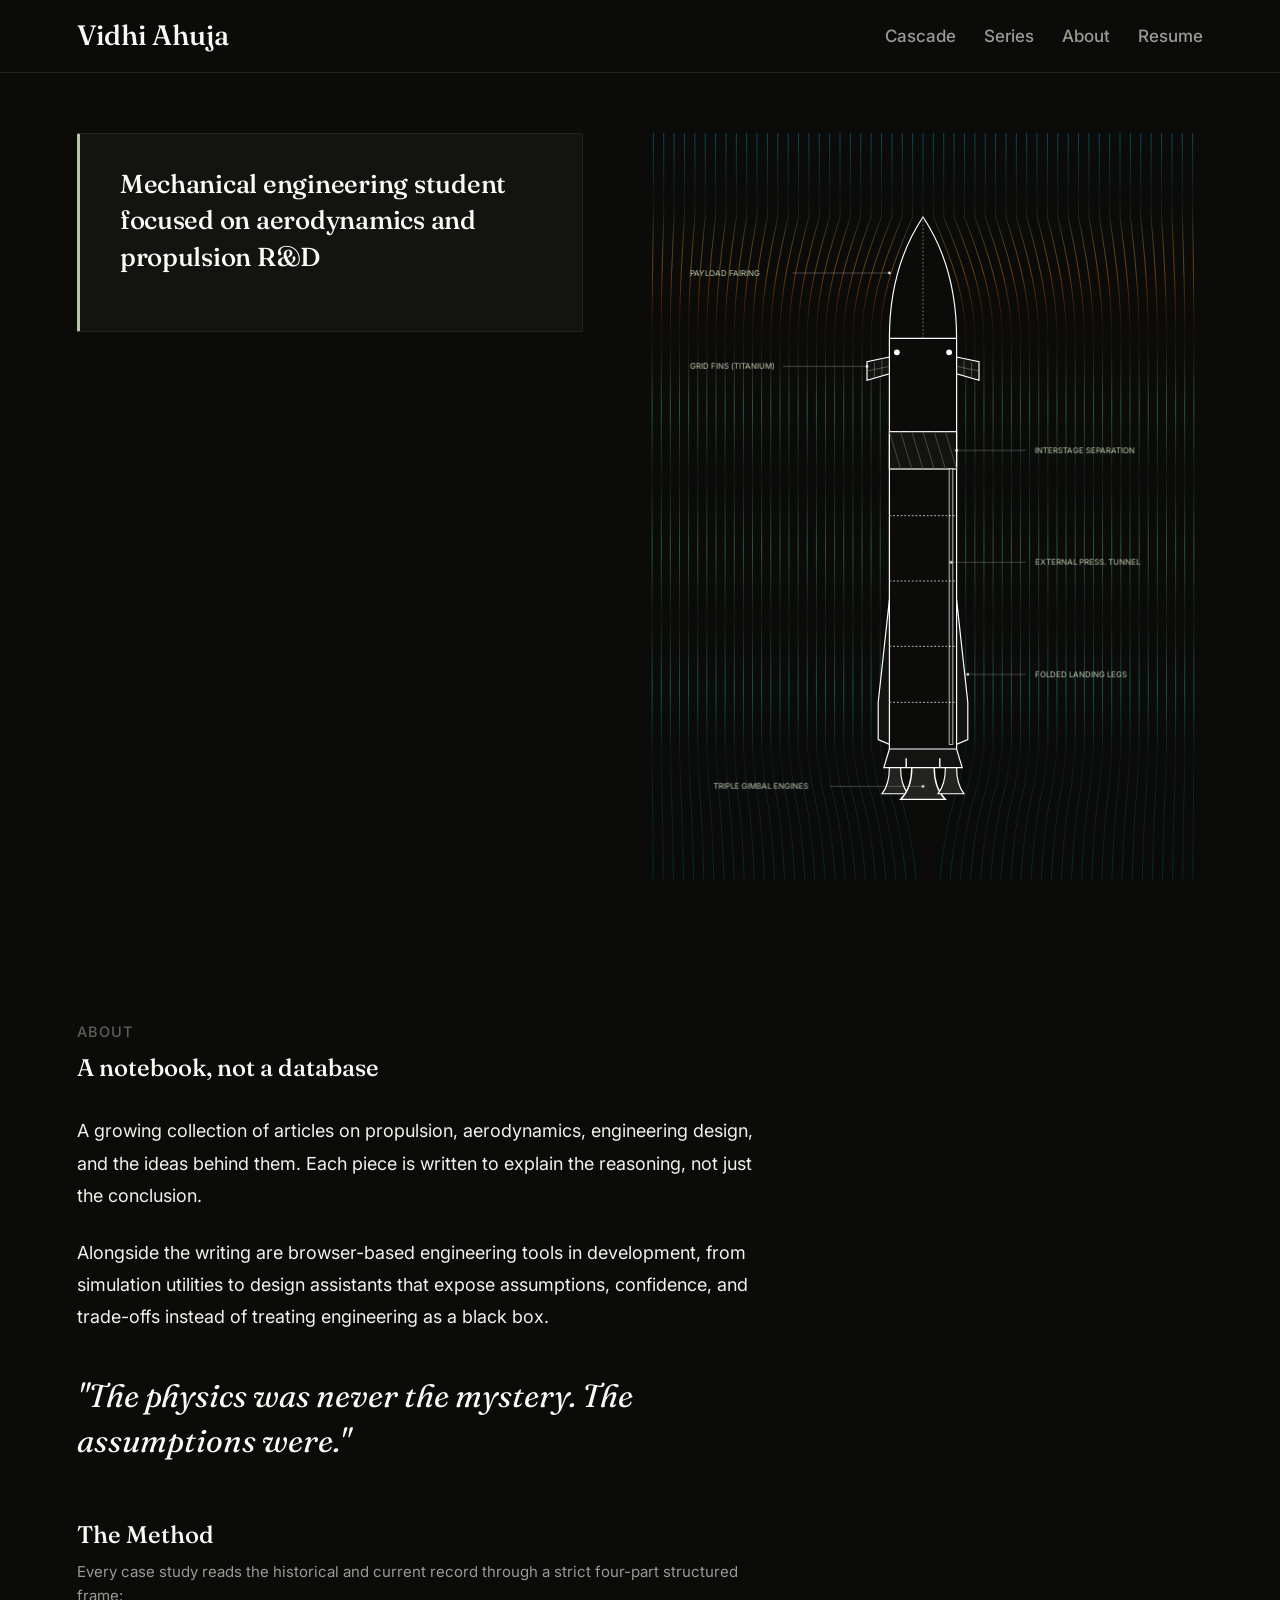
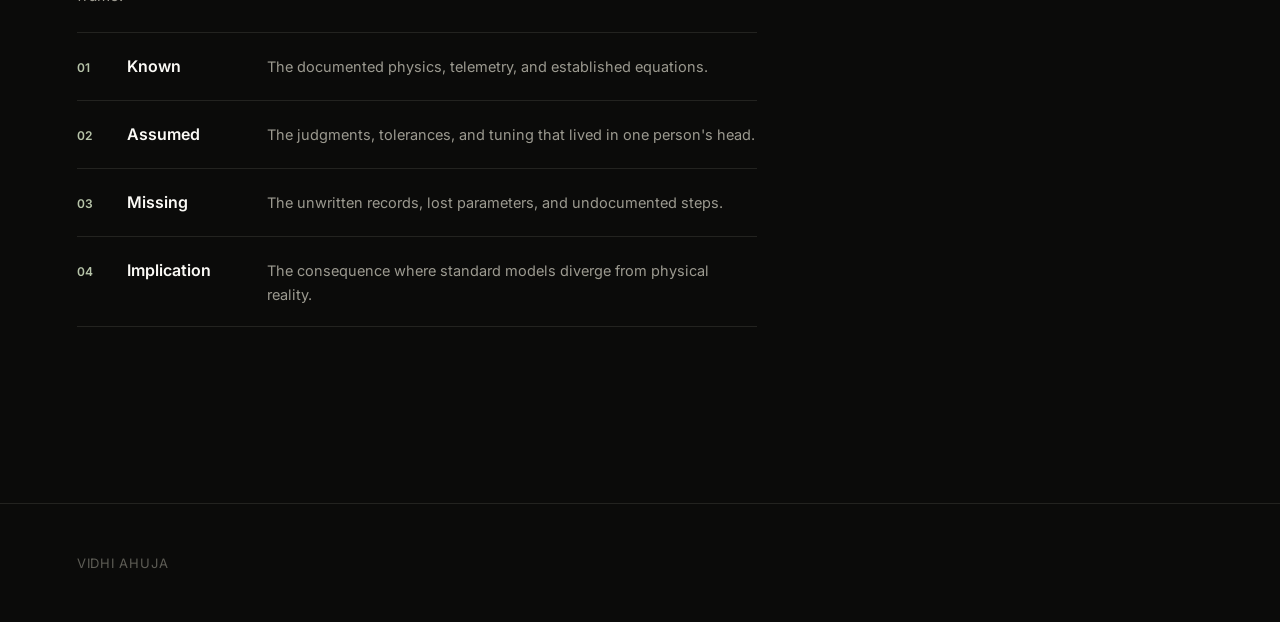
==== commit f746200d: "Simulation: Upgrade vector streamlines to a high-density, multi-color CFD velocity mapping with movi" ====
--- a/index.html
+++ b/index.html
@@ -36,14 +36,44 @@
           <!-- Detailed Rocket SVG -->
           <svg class="rocket-svg" viewBox="0 0 600 800">
             <defs>
-              <linearGradient id="cfd-flow-grad" x1="0" y1="0" x2="0" y2="150" gradientUnits="userSpaceOnUse" spreadMethod="repeat">
-                <stop offset="0%" stop-color="#B7C4A9" stop-opacity="0.04"/>
-                <stop offset="50%" stop-color="#B7C4A9" stop-opacity="0.26"/>
-                <stop offset="100%" stop-color="#B7C4A9" stop-opacity="0.04"/>
+              <!-- 1. Static CFD velocity color gradient (Red at nose cone, Green at body, Blue in wake) -->
+              <linearGradient id="cfd-flow-grad" x1="0" y1="0" x2="0" y2="100%">
+                <!-- Free stream inlet (cyan) -->
+                <stop offset="0%" stop-color="#00b4d8"/>
+                <stop offset="10%" stop-color="#57c595"/>
+                
+                <!-- Nose cone shoulder acceleration (yellow/orange/red) -->
+                <stop offset="14%" stop-color="#fcbf49"/>
+                <stop offset="20%" stop-color="#fb8500"/>
+                <stop offset="26%" stop-color="#e63946"/>
+                
+                <!-- Cylinder body boundary layer (green) -->
+                <stop offset="36%" stop-color="#57c595"/>
+                <stop offset="52%" stop-color="#57c595"/>
+                <stop offset="68%" stop-color="#57c595"/>
+                
+                <!-- Exhaust nozzle expansion & wake (blue/dark blue) -->
+                <stop offset="82%" stop-color="#00b4d8"/>
+                <stop offset="88%" stop-color="#0077b6"/>
+                <stop offset="94%" stop-color="#073b4c"/>
+                <stop offset="100%" stop-color="#00b4d8"/>
               </linearGradient>
+
+              <!-- 2. Repeating mask gradient for simulating downward flow motion -->
+              <linearGradient id="cfd-mask-grad" x1="0" y1="0" x2="0" y2="150" gradientUnits="userSpaceOnUse" spreadMethod="repeat">
+                <stop offset="0%" stop-color="#ffffff" stop-opacity="0.15"/>
+                <stop offset="50%" stop-color="#ffffff" stop-opacity="0.8"/>
+                <stop offset="100%" stop-color="#ffffff" stop-opacity="0.15"/>
+              </linearGradient>
+
+              <!-- 3. Mask applying the repeating gradient to the streamlines -->
+              <mask id="cfd-flow-mask">
+                <rect width="600" height="800" fill="url(#cfd-mask-grad)"/>
+              </mask>
             </defs>
-            <!-- CFD Streamlines Group (rendered behind rocket graphic) -->
-            <g id="cfd-streamlines"></g>
+
+            <!-- CFD Streamlines Group (with mask and rendered behind rocket) -->
+            <g id="cfd-streamlines" mask="url(#cfd-flow-mask)"></g>
             <!-- Rocket body shadow (solid fill to hide background canvas lines) -->
             <path d="M 264 220 L 264 660 L 336 660 L 336 220 Z" fill="#0B0B0A" opacity="1"/>
             <path d="M 264 220 C 264 160, 280 120, 300 90 C 320 120, 336 160, 336 220 Z" fill="#0B0B0A" opacity="1"/>
@@ -227,7 +257,7 @@
       if (!svg || !streamlineGroup) return;
       
       var mouse = { x: 0, y: 0, active: false, r: 70 };
-      var lineCount = 38;
+      var lineCount = 54;
       var paths = [];
       
       // Dynamically populate SVG path elements for the streamlines
@@ -282,10 +312,10 @@
       function animate() {
         time += 1;
         
-        // 1. Shift the linearGradient transform vertically to represent flow downward
-        var grad = document.getElementById('cfd-flow-grad');
+        // 1. Shift the linearGradient mask transform vertically to represent flow downward
+        var grad = document.getElementById('cfd-mask-grad');
         if (grad) {
-          var offset = (time * 2.2) % 150;
+          var offset = (time * 2.5) % 150;
           grad.setAttribute('gradientTransform', 'translate(0, ' + offset + ')');
         }
         
--- a/layout_v28.css
+++ b/layout_v28.css
@@ -179,7 +179,8 @@
 .hero-right-visual .cfd-line {
   fill: none;
   stroke: url(#cfd-flow-grad);
-  stroke-width: 1.0px;
+  stroke-width: 0.65px;
+  opacity: 0.85;
 }
 
 .hero-right-visual .rocket-svg {
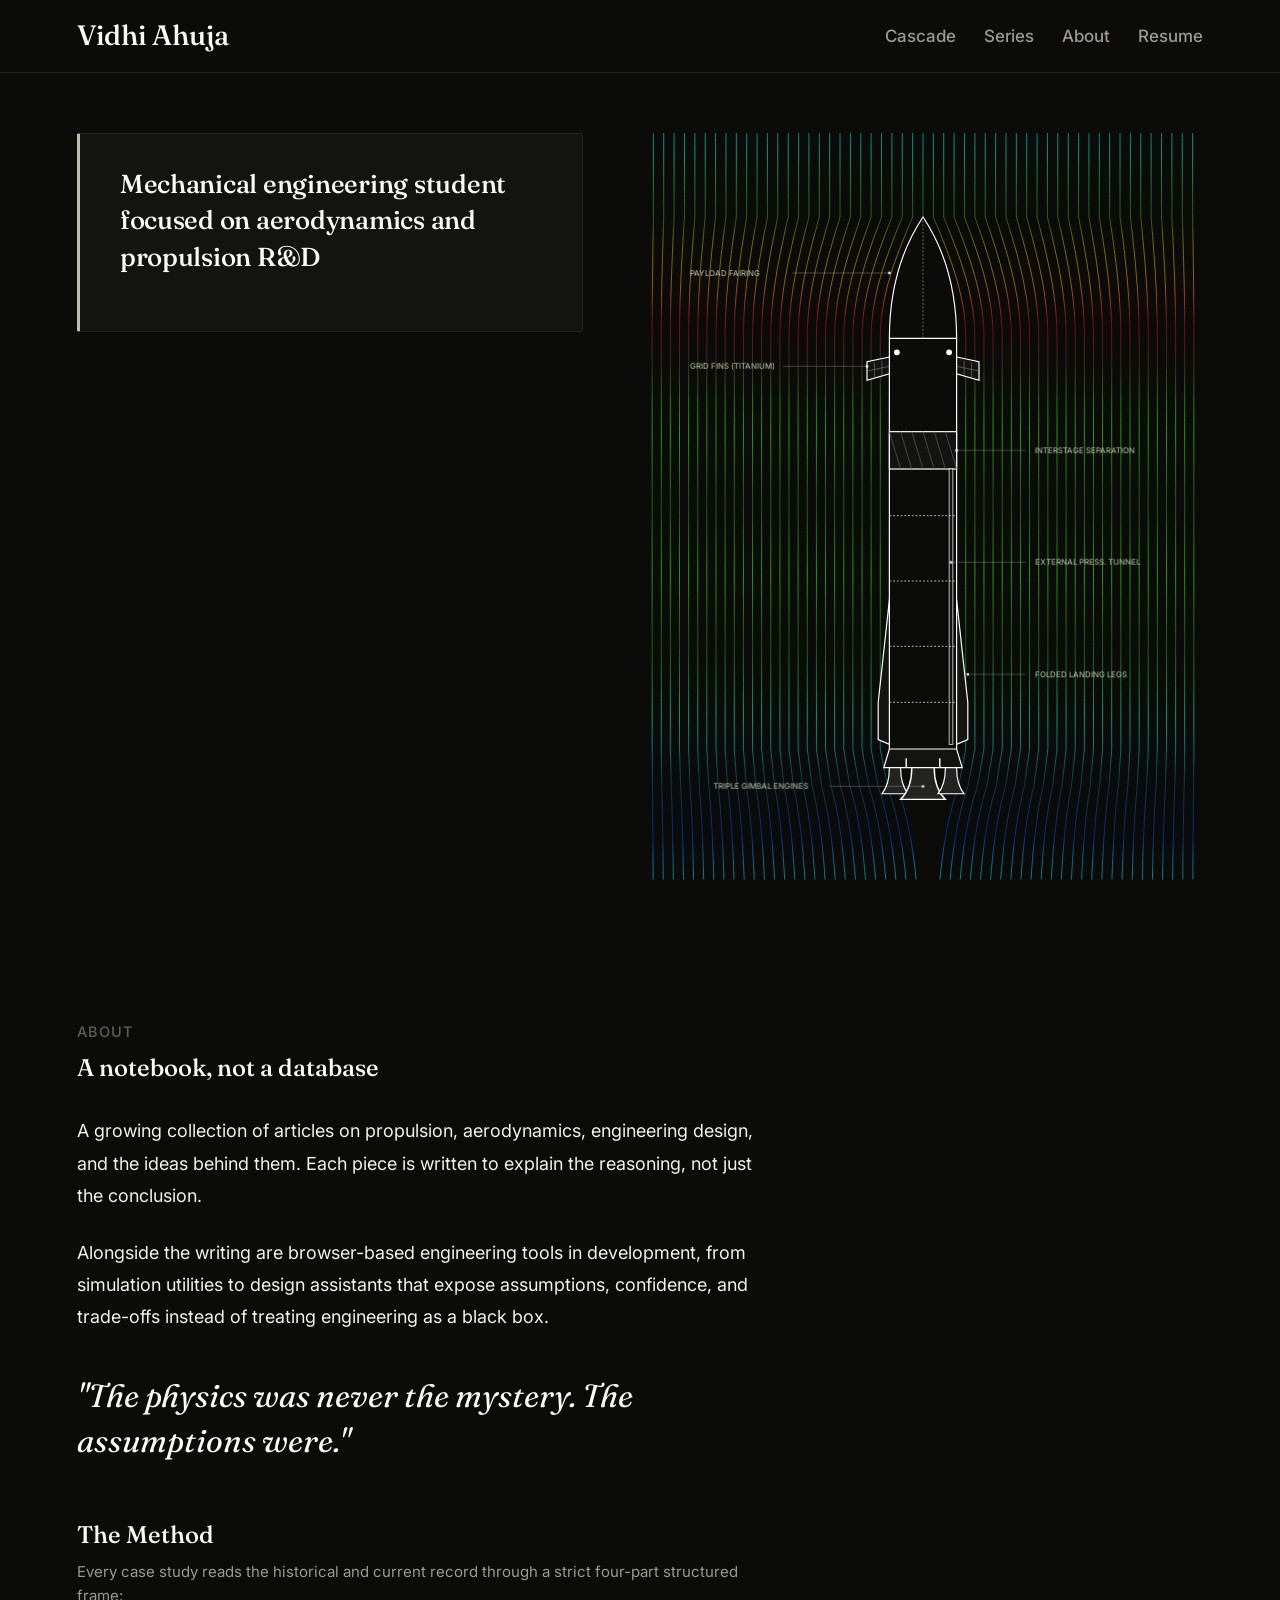
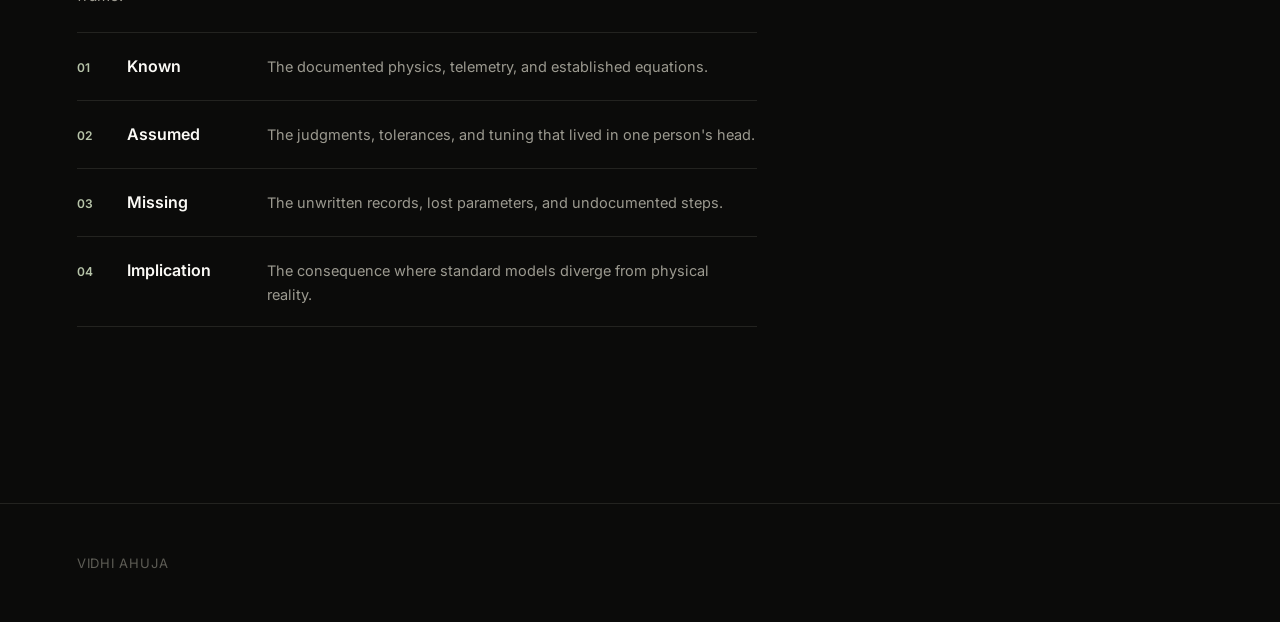
==== commit 85777eaf: "Simulation: Increase vector streamlines brightness by 3x and apply glowing neon color gradients" ====
--- a/index.html
+++ b/index.html
@@ -5,7 +5,7 @@
   <meta name="viewport" content="width=device-width, initial-scale=1.0">
   <title>Vidhi Ahuja : Field Notes on Lost Engineering Knowledge</title>
   <meta name="description" content="A personal engineering notebook by Vidhi Ahuja. Six case studies examining undocumented manufacturing, tuning, tolerances, and design judgments that lived in one person's head.">
-  <link rel="stylesheet" href="layout_v28.css">
+  <link rel="stylesheet" href="layout_v29.css">
 </head>
 <body id="top" style="background-image: none;">
 
@@ -36,34 +36,34 @@
           <!-- Detailed Rocket SVG -->
           <svg class="rocket-svg" viewBox="0 0 600 800">
             <defs>
-              <!-- 1. Static CFD velocity color gradient (Red at nose cone, Green at body, Blue in wake) -->
+              <!-- 1. Static CFD velocity color gradient (Neon velocity mapping, 3x Brighter) -->
               <linearGradient id="cfd-flow-grad" x1="0" y1="0" x2="0" y2="100%">
-                <!-- Free stream inlet (cyan) -->
-                <stop offset="0%" stop-color="#00b4d8"/>
-                <stop offset="10%" stop-color="#57c595"/>
+                <!-- Free stream inlet (neon cyan) -->
+                <stop offset="0%" stop-color="#00f5ff"/>
+                <stop offset="10%" stop-color="#39ff14"/>
                 
-                <!-- Nose cone shoulder acceleration (yellow/orange/red) -->
-                <stop offset="14%" stop-color="#fcbf49"/>
-                <stop offset="20%" stop-color="#fb8500"/>
-                <stop offset="26%" stop-color="#e63946"/>
+                <!-- Nose cone shoulder acceleration (neon yellow/orange/red) -->
+                <stop offset="14%" stop-color="#ffff00"/>
+                <stop offset="20%" stop-color="#ff9f00"/>
+                <stop offset="26%" stop-color="#ff003c"/>
                 
-                <!-- Cylinder body boundary layer (green) -->
-                <stop offset="36%" stop-color="#57c595"/>
-                <stop offset="52%" stop-color="#57c595"/>
-                <stop offset="68%" stop-color="#57c595"/>
+                <!-- Cylinder body boundary layer (neon green) -->
+                <stop offset="36%" stop-color="#39ff14"/>
+                <stop offset="52%" stop-color="#39ff14"/>
+                <stop offset="68%" stop-color="#39ff14"/>
                 
-                <!-- Exhaust nozzle expansion & wake (blue/dark blue) -->
-                <stop offset="82%" stop-color="#00b4d8"/>
-                <stop offset="88%" stop-color="#0077b6"/>
-                <stop offset="94%" stop-color="#073b4c"/>
-                <stop offset="100%" stop-color="#00b4d8"/>
+                <!-- Exhaust nozzle expansion & wake (neon cyan/blue/dark blue) -->
+                <stop offset="82%" stop-color="#00f5ff"/>
+                <stop offset="88%" stop-color="#0088ff"/>
+                <stop offset="94%" stop-color="#0044ff"/>
+                <stop offset="100%" stop-color="#00f5ff"/>
               </linearGradient>
 
-              <!-- 2. Repeating mask gradient for simulating downward flow motion -->
+              <!-- 2. Repeating mask gradient (3x Brighter stops) -->
               <linearGradient id="cfd-mask-grad" x1="0" y1="0" x2="0" y2="150" gradientUnits="userSpaceOnUse" spreadMethod="repeat">
-                <stop offset="0%" stop-color="#ffffff" stop-opacity="0.15"/>
-                <stop offset="50%" stop-color="#ffffff" stop-opacity="0.8"/>
-                <stop offset="100%" stop-color="#ffffff" stop-opacity="0.15"/>
+                <stop offset="0%" stop-color="#ffffff" stop-opacity="0.55"/>
+                <stop offset="50%" stop-color="#ffffff" stop-opacity="1.0"/>
+                <stop offset="100%" stop-color="#ffffff" stop-opacity="0.55"/>
               </linearGradient>
 
               <!-- 3. Mask applying the repeating gradient to the streamlines -->
--- a/layout_v29.css
+++ b/layout_v29.css
@@ -0,0 +1,743 @@
+@import url('https://fonts.googleapis.com/css2?family=Fraunces:ital,opsz,wght@0,9..144,500;0,9..144,600;1,9..144,500;1,9..144,600&family=Inter:wght@400;500;600&display=swap');
+
+:root {
+  --bg-primary: #0B0B0A;
+  --bg-raised: #131311;
+  --text-primary: #F2F1EC;
+  --text-headline: #FBFAF6;
+  --text-secondary: #9C9A90;
+  --text-tertiary: #5E5D56;
+  --hairline: #232320;
+  --accent: #B7C4A9;
+}
+
+/* Reset and base styles */
+* {
+  box-sizing: border-box;
+  margin: 0;
+  padding: 0;
+}
+
+html, body {
+  background-color: var(--bg-primary);
+  color: var(--text-primary);
+  font-family: 'Inter', -apple-system, BlinkMacSystemFont, "Segoe UI", Roboto, Helvetica, Arial, sans-serif;
+  font-size: 16px;
+  line-height: 1.7;
+  -webkit-font-smoothing: antialiased;
+  -moz-osx-font-smoothing: grayscale;
+  scroll-behavior: smooth;
+  /* Very faint global background grid lines */
+  background-image: linear-gradient(rgba(255, 255, 255, 0.15) 1px, transparent 1px),
+                    linear-gradient(90deg, rgba(255, 255, 255, 0.15) 1px, transparent 1px);
+  background-size: 50px 50px;
+  background-attachment: scroll;
+}
+
+/* Typography scale */
+h1, h2, h3, .serif-text {
+  font-family: 'Fraunces', Georgia, serif;
+  color: var(--text-headline);
+  font-weight: 500;
+}
+
+h1 {
+  font-size: 52px;
+  line-height: 1.25;
+  letter-spacing: -0.015em;
+}
+
+h2 {
+  font-size: 30px;
+  line-height: 1.3;
+}
+
+h3 {
+  font-size: 24px;
+  line-height: 1.35;
+}
+
+p {
+  color: var(--text-primary);
+  font-size: 18px;
+  font-weight: 400;
+  line-height: 1.75;
+}
+
+/* Utility constraints */
+.container {
+  max-width: 1400px;
+  margin: 0 auto;
+  padding: 0 6vw;
+  width: 100%;
+}
+
+.article-container {
+  max-width: 680px;
+  margin: 0 auto;
+}
+
+.left-article-container {
+  max-width: 680px;
+  margin: 0;
+  text-align: left;
+}
+
+/* Layout elements */
+header {
+  position: sticky;
+  top: 0;
+  z-index: 100;
+  background-color: var(--bg-primary);
+  border-bottom: 1px solid var(--hairline);
+  backdrop-filter: blur(8px);
+  -webkit-backdrop-filter: blur(8px);
+}
+
+.header-inner {
+  display: flex;
+  justify-content: space-between;
+  align-items: center;
+  height: 72px;
+  max-width: 1400px;
+  margin: 0 auto;
+  padding: 0 6vw;
+}
+
+.wordmark {
+  font-family: 'Fraunces', Georgia, serif;
+  font-weight: 500;
+  font-size: 28px;
+  color: var(--text-headline);
+  text-decoration: none;
+  transition: color 0.2s ease;
+}
+
+.wordmark:hover {
+  color: var(--accent);
+}
+
+nav a {
+  font-weight: 500;
+  color: var(--text-secondary);
+  text-decoration: none;
+  margin-left: 24px;
+  transition: color 0.2s ease;
+  display: inline-block;
+  vertical-align: middle;
+}
+
+nav a.nav-normal {
+  font-size: 14px;
+}
+
+nav a.nav-large {
+  font-size: 17px;
+}
+
+nav a:hover {
+  color: var(--text-headline);
+}
+
+.hero {
+  padding: 60px 0;
+  min-height: calc(100vh - 80px);
+  display: flex;
+  align-items: flex-start;
+  position: relative;
+  overflow: visible;
+  border-top: none;
+}
+
+/* Hero Split Layout */
+.hero-split-layout {
+  display: flex;
+  width: 100%;
+  align-items: flex-start;
+  justify-content: space-between;
+  gap: 60px;
+}
+
+.hero-left-content {
+  flex: 0.9;
+  max-width: 550px;
+  z-index: 2;
+}
+
+.hero-right-visual {
+  flex: 1.1;
+  width: 100%;
+  max-width: 560px;
+  aspect-ratio: 600 / 800;
+  display: flex;
+  align-items: center;
+  justify-content: center;
+  position: relative;
+  z-index: 1;
+}
+
+.hero-right-visual .cfd-line {
+  fill: none;
+  stroke: url(#cfd-flow-grad);
+  stroke-width: 0.65px;
+  opacity: 1.0;
+}
+
+.hero-right-visual .rocket-svg {
+  position: absolute;
+  width: 100%;
+  height: 100%;
+  top: 0;
+  left: 0;
+  pointer-events: auto;
+  z-index: 3;
+}
+
+.hero h1 {
+  font-size: 26px;
+  line-height: 1.35;
+  letter-spacing: -0.01em;
+  font-weight: 500;
+  color: var(--text-headline);
+}
+
+.hero-intro-card {
+  background-color: var(--bg-raised);
+  border: 1px solid var(--hairline);
+  border-left: 3px solid var(--accent);
+  padding: 32px 40px;
+  max-width: 680px;
+  border-radius: 2px;
+}
+
+.hero-intro-card h1 {
+  font-size: 26px;
+  line-height: 1.4;
+  margin: 0;
+}
+
+.eyebrow {
+  font-size: 14.5px;
+  font-weight: 500;
+  color: var(--text-tertiary);
+  letter-spacing: 0.08em;
+  text-transform: uppercase;
+  margin-bottom: 16px;
+  display: block;
+}
+
+.hero h1 {
+  margin-bottom: 24px;
+}
+
+.hero h1 em {
+  font-style: italic;
+  color: var(--accent);
+  font-weight: 500;
+}
+
+.hero p {
+  color: var(--text-secondary);
+  font-size: 16px;
+  max-width: 680px;
+}
+
+/* Major sections */
+section {
+  padding: 64px 0;
+  border-top: 1px solid var(--hairline);
+}
+
+.section-title {
+  margin-bottom: 48px;
+}
+
+.section-title .eyebrow {
+  margin-bottom: 8px;
+}
+
+.section-title h2 {
+  font-size: 24px;
+}
+
+/* List items for series */
+.series-groups {
+  display: flex;
+  flex-direction: column;
+  gap: 48px;
+}
+
+.country-group {
+  display: flex;
+  flex-direction: column;
+}
+
+.country-name {
+  font-size: 13px;
+  font-weight: 600;
+  color: var(--text-secondary);
+  letter-spacing: 0.08em;
+  text-transform: uppercase;
+  border-bottom: 1px solid var(--hairline);
+  padding-bottom: 12px;
+  margin-bottom: 8px;
+}
+
+.series-list {
+  display: flex;
+  flex-direction: column;
+}
+
+.series-item {
+  padding: 32px 0;
+  border-bottom: 1px solid var(--hairline);
+  display: flex;
+  flex-direction: column;
+  gap: 12px;
+}
+
+.series-item:first-child {
+  padding-top: 0;
+}
+
+.series-item:last-child {
+  border-bottom: none;
+  padding-bottom: 0;
+}
+
+.series-row-top {
+  display: flex;
+  justify-content: space-between;
+  align-items: baseline;
+}
+
+.series-title {
+  color: var(--text-headline);
+  text-decoration: none;
+  font-size: 24px;
+  transition: color 0.2s ease;
+}
+
+.series-title:hover {
+  color: var(--accent);
+}
+
+.series-status {
+  font-size: 15px;
+  color: var(--text-secondary);
+}
+
+.series-desc {
+  font-size: 17.5px;
+  color: var(--text-secondary);
+  line-height: 1.5;
+}
+
+.series-meta {
+  font-size: 14.5px;
+  color: var(--text-secondary);
+  letter-spacing: 0.02em;
+}
+
+.text-link {
+  font-size: 15px;
+  color: var(--accent);
+  text-decoration: none;
+  font-weight: 500;
+  display: inline-flex;
+  align-items: center;
+  padding: 10px 20px;
+  border: 1px solid var(--hairline);
+  border-radius: 2px;
+  background-color: transparent;
+  transition: border-color 0.2s ease, background-color 0.2s ease, color 0.2s ease;
+  width: fit-content;
+}
+
+.text-link:hover {
+  border-color: var(--accent);
+  background-color: var(--bg-raised);
+  color: var(--text-headline);
+  text-decoration: none;
+}
+
+/* Numbered list for Method */
+.method-list {
+  display: flex;
+  flex-direction: column;
+  gap: 32px;
+}
+
+.method-item {
+  display: flex;
+  gap: 24px;
+  align-items: flex-start;
+}
+
+.method-num {
+  font-family: 'Fraunces', Georgia, serif;
+  font-size: 24px;
+  color: var(--accent);
+  line-height: 1;
+  font-weight: 500;
+  width: 24px;
+  text-align: right;
+  flex-shrink: 0;
+}
+
+.method-content {
+  display: flex;
+  flex-direction: column;
+  gap: 4px;
+}
+
+.method-content strong {
+  font-weight: 600;
+  color: var(--text-headline);
+  font-size: 16.5px;
+}
+
+.method-content p {
+  color: var(--text-secondary);
+  font-size: 15px;
+}
+
+/* About styles */
+.about-text {
+  display: flex;
+  flex-direction: column;
+  gap: 24px;
+  max-width: 560px;
+  margin-bottom: 48px;
+}
+
+.about-text p {
+  color: var(--text-secondary);
+  font-size: 17.5px;
+}
+
+.about-text p em {
+  font-style: normal;
+  color: var(--text-primary);
+}
+
+.pull-quote {
+  border-left: 2px solid var(--hairline);
+  padding-left: 24px;
+  font-family: 'Fraunces', Georgia, serif;
+  font-style: italic;
+  font-size: 21px;
+  color: var(--text-primary);
+  line-height: 1.6;
+  margin-top: 32px;
+  max-width: 560px;
+}
+
+/* Article styles */
+.article-body {
+  display: flex;
+  flex-direction: column;
+  gap: 0;
+}
+
+.article-section {
+  padding: 48px 0;
+  border-top: 1px solid var(--hairline);
+}
+
+.article-section:first-of-type {
+  border-top: none;
+  padding-top: 16px;
+}
+
+.article-section h2 {
+  margin-top: 8px;
+  margin-bottom: 24px;
+}
+
+.article-p {
+  color: var(--text-primary);
+  font-size: 18px;
+  line-height: 1.8;
+  margin-bottom: 28px;
+  max-width: 680px;
+}
+
+.article-p:last-of-type {
+  margin-bottom: 0;
+}
+
+.article-p strong {
+  color: var(--text-headline);
+  font-weight: 600;
+}
+
+.citation-sup {
+  font-size: 11px;
+  vertical-align: super;
+  line-height: 0;
+  color: var(--accent);
+  padding: 0 2px;
+  text-decoration: none;
+}
+
+.article-nav {
+  padding: 48px 0;
+  border-top: 1px solid var(--hairline);
+  display: flex;
+  justify-content: space-between;
+}
+
+/* Footer styles */
+footer {
+  border-top: 1px solid var(--hairline);
+  padding: 48px 0;
+}
+
+.footer-inner {
+  display: flex;
+  justify-content: space-between;
+  align-items: center;
+  max-width: 1400px;
+  margin: 0 auto;
+  padding: 0 6vw;
+}
+
+.footer-left {
+  font-size: 13px;
+  color: var(--text-tertiary);
+  letter-spacing: 0.06em;
+  text-transform: uppercase;
+}
+
+.footer-right a {
+  font-size: 13px;
+  color: var(--text-tertiary);
+  text-decoration: none;
+  letter-spacing: 0.06em;
+  text-transform: uppercase;
+  transition: color 0.2s ease;
+}
+
+.footer-right a:hover {
+  color: var(--accent);
+}
+
+/* Focus outline for keyboard navigation */
+a:focus-visible, button:focus-visible {
+  outline: 2px solid var(--accent);
+  outline-offset: 4px;
+}
+
+/* Responsive breakpoints */
+@media (max-width: 680px) {
+  .container {
+    padding: 0 28px;
+  }
+  
+  .header-inner {
+    padding: 0 28px;
+  }
+  
+  nav {
+    display: none;
+  }
+  
+  .footer-inner {
+    padding: 0 28px;
+  }
+  
+  .hero {
+    padding: 40px 0;
+    min-height: auto;
+  }
+  .hero-split-layout {
+    flex-direction: column;
+    gap: 40px;
+  }
+  .hero-left-content {
+    flex: none;
+    width: 100%;
+    max-width: 100%;
+  }
+  .hero-right-visual {
+    flex: none;
+    width: 100%;
+    max-width: 380px;
+    margin: 0 auto;
+  }
+  .hero-intro-card {
+    padding: 24px 28px;
+    border-left: 3px solid var(--accent);
+  }
+  .hero-intro-card h1 {
+    font-size: 22px;
+  }
+  
+  h1 {
+    font-size: 32px;
+  }
+  
+  h2 {
+    font-size: 20px;
+  }
+  
+  h3 {
+    font-size: 19px;
+  }
+  
+  p, .article-p {
+    font-size: 16px;
+  }
+  
+  .series-row-top {
+    flex-direction: column;
+    align-items: flex-start;
+    gap: 4px;
+  }
+  
+  .series-status {
+    font-size: 13px;
+  }
+  
+  section {
+    padding: 48px 0;
+  }
+  
+  .section-title {
+    margin-bottom: 32px;
+  }
+}
+
+/* Decorative Blueprint Background Element */
+body {
+  position: relative;
+}
+
+.blueprint-bg {
+  display: none;
+}
+
+.container, header, footer {
+  position: relative;
+  z-index: 2;
+}
+
+/* Floating Back to Top Button */
+.scroll-top-btn {
+  position: fixed;
+  bottom: 40px;
+  right: 40px;
+  width: 44px;
+  height: 44px;
+  border-radius: 50%;
+  background-color: var(--bg-raised);
+  border: 1px solid var(--hairline);
+  display: flex;
+  align-items: center;
+  justify-content: center;
+  cursor: pointer;
+  z-index: 1000;
+  opacity: 0;
+  pointer-events: none;
+  transform: translateY(10px);
+  transition: opacity 0.3s ease, transform 0.3s ease, border-color 0.2s ease, background-color 0.2s ease;
+}
+
+.scroll-top-btn:hover {
+  background-color: var(--bg-primary);
+  border-color: var(--accent);
+}
+
+.scroll-top-btn.visible {
+  opacity: 1;
+  pointer-events: auto;
+  transform: translateY(0);
+}
+.scroll-top-btn::after {
+  content: "";
+  width: 10px;
+  height: 10px;
+  border-top: 2px solid var(--text-headline);
+  border-right: 2px solid var(--text-headline);
+  transform: rotate(-45deg);
+  display: block;
+  margin-top: 4px;
+  transition: border-color 0.2s ease;
+}
+
+.scroll-top-btn:hover::after {
+  border-color: var(--accent);
+}
+
+@media (max-width: 768px) {
+  .scroll-top-btn {
+    bottom: 24px;
+    right: 24px;
+    width: 40px;
+    height: 40px;
+  }
+}
+
+/* About Section Symmetrical Vertical Layout */
+.about-vertical-quote {
+  font-family: 'Fraunces', Georgia, serif;
+  font-style: italic;
+  font-size: 32px;
+  line-height: 1.4;
+  color: var(--text-headline);
+  margin-bottom: 56px;
+  border-left: none;
+  padding-left: 0;
+}
+
+.method-table {
+  margin-bottom: 56px;
+  border-top: 1px solid var(--hairline);
+}
+
+.method-row {
+  display: flex;
+  padding: 20px 0;
+  border-bottom: 1px solid var(--hairline);
+  align-items: baseline;
+}
+
+.method-row-num {
+  width: 50px;
+  font-size: 12px;
+  font-weight: 600;
+  color: var(--accent);
+  font-family: 'Inter', sans-serif;
+}
+
+.method-row-name {
+  width: 140px;
+  font-size: 16px;
+  font-weight: 600;
+  color: var(--text-headline);
+  font-family: 'Inter', sans-serif;
+}
+
+.method-row-desc {
+  flex: 1;
+  font-size: 14.5px;
+  line-height: 1.6;
+  color: var(--text-secondary);
+}
+
+@media (max-width: 540px) {
+  .method-row {
+    flex-direction: column;
+    gap: 8px;
+    align-items: flex-start;
+  }
+  .method-row-num {
+    width: auto;
+    margin-bottom: 2px;
+  }
+  .method-row-name {
+    width: auto;
+    margin-bottom: 4px;
+  }
+}
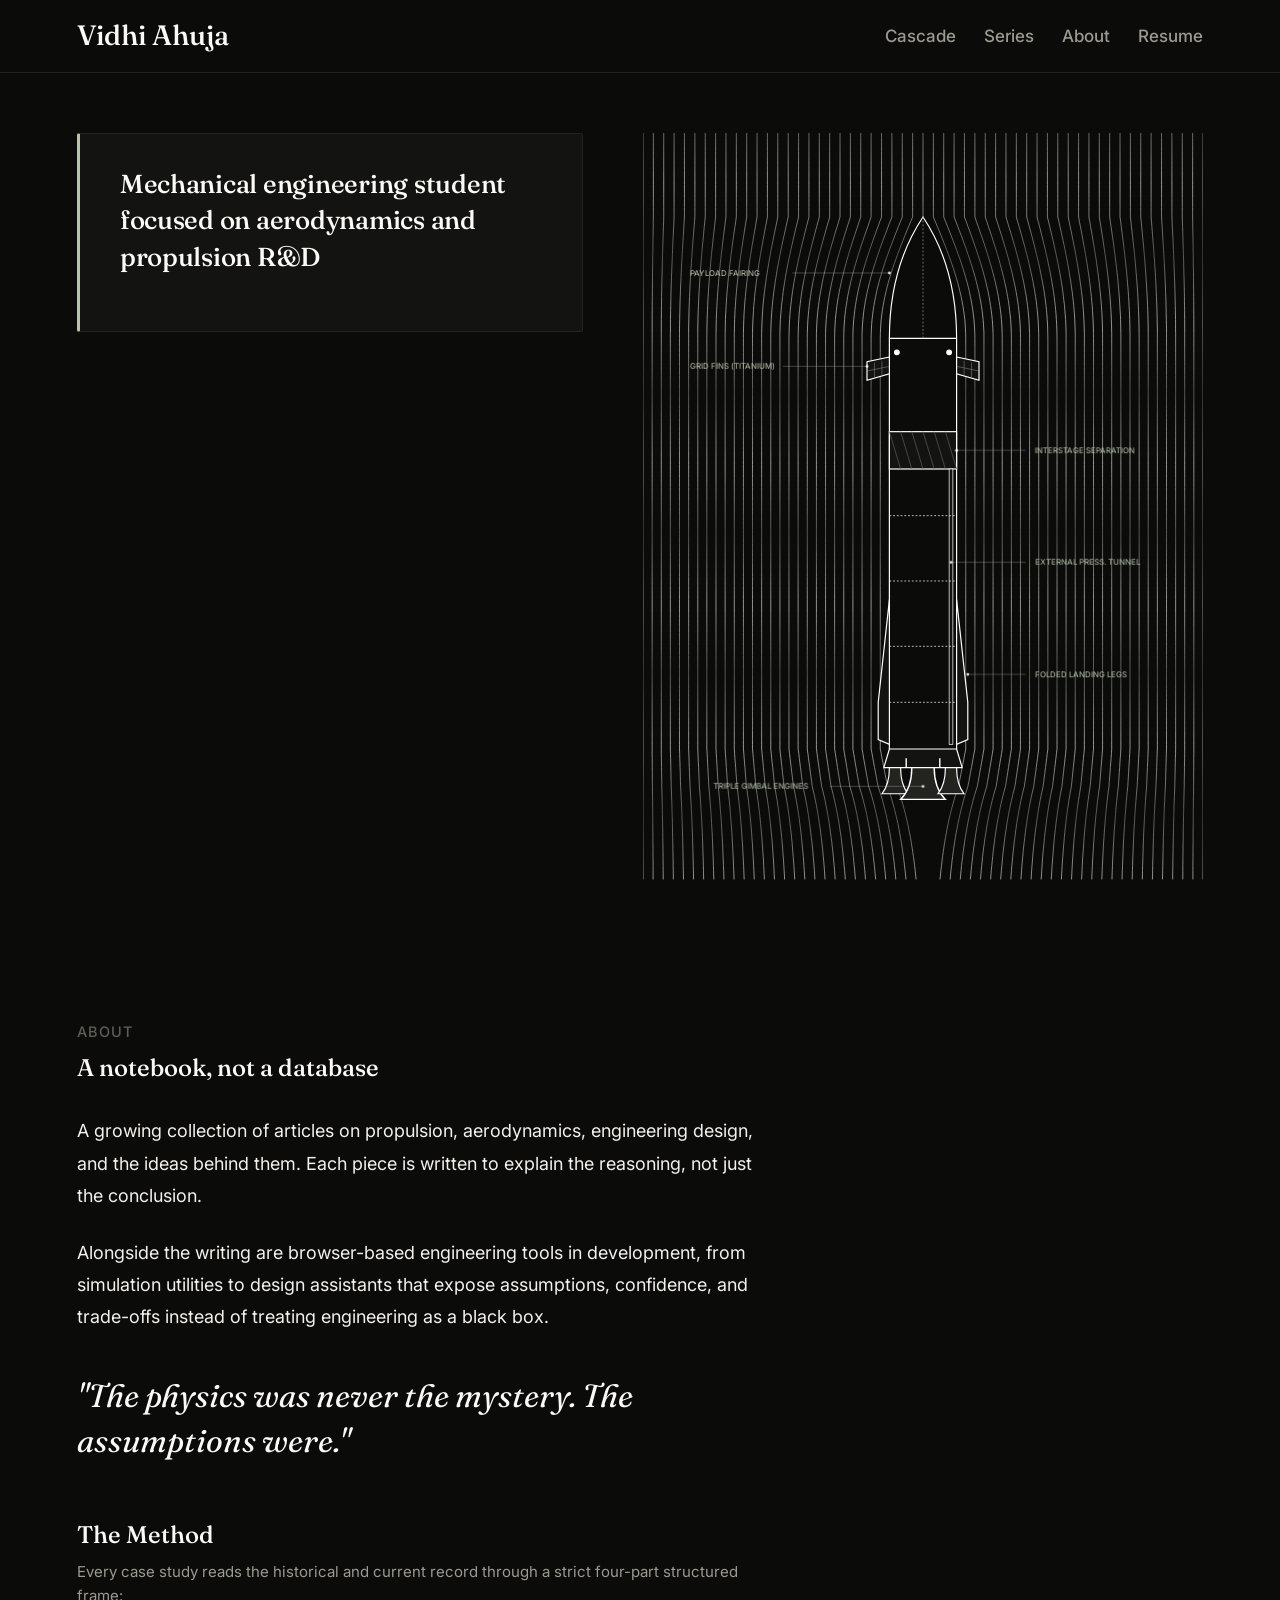
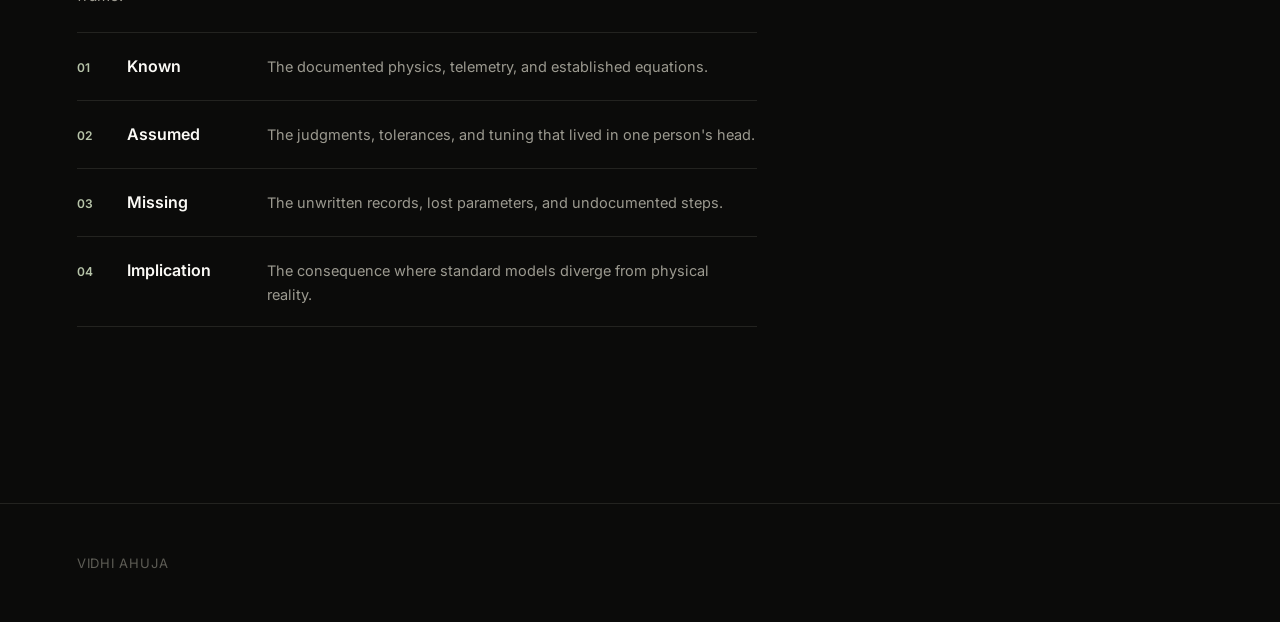
==== commit d397697e: "Simulation: Set vector streamlines stroke to solid bright grey color (#F2F1EC)" ====
--- a/index.html
+++ b/index.html
@@ -5,7 +5,7 @@
   <meta name="viewport" content="width=device-width, initial-scale=1.0">
   <title>Vidhi Ahuja : Field Notes on Lost Engineering Knowledge</title>
   <meta name="description" content="A personal engineering notebook by Vidhi Ahuja. Six case studies examining undocumented manufacturing, tuning, tolerances, and design judgments that lived in one person's head.">
-  <link rel="stylesheet" href="layout_v29.css">
+  <link rel="stylesheet" href="layout_v30.css">
 </head>
 <body id="top" style="background-image: none;">
 
@@ -36,28 +36,7 @@
           <!-- Detailed Rocket SVG -->
           <svg class="rocket-svg" viewBox="0 0 600 800">
             <defs>
-              <!-- 1. Static CFD velocity color gradient (Neon velocity mapping, 3x Brighter) -->
-              <linearGradient id="cfd-flow-grad" x1="0" y1="0" x2="0" y2="100%">
-                <!-- Free stream inlet (neon cyan) -->
-                <stop offset="0%" stop-color="#00f5ff"/>
-                <stop offset="10%" stop-color="#39ff14"/>
-                
-                <!-- Nose cone shoulder acceleration (neon yellow/orange/red) -->
-                <stop offset="14%" stop-color="#ffff00"/>
-                <stop offset="20%" stop-color="#ff9f00"/>
-                <stop offset="26%" stop-color="#ff003c"/>
-                
-                <!-- Cylinder body boundary layer (neon green) -->
-                <stop offset="36%" stop-color="#39ff14"/>
-                <stop offset="52%" stop-color="#39ff14"/>
-                <stop offset="68%" stop-color="#39ff14"/>
-                
-                <!-- Exhaust nozzle expansion & wake (neon cyan/blue/dark blue) -->
-                <stop offset="82%" stop-color="#00f5ff"/>
-                <stop offset="88%" stop-color="#0088ff"/>
-                <stop offset="94%" stop-color="#0044ff"/>
-                <stop offset="100%" stop-color="#00f5ff"/>
-              </linearGradient>
+
 
               <!-- 2. Repeating mask gradient (3x Brighter stops) -->
               <linearGradient id="cfd-mask-grad" x1="0" y1="0" x2="0" y2="150" gradientUnits="userSpaceOnUse" spreadMethod="repeat">
--- a/layout_v30.css
+++ b/layout_v30.css
@@ -0,0 +1,743 @@
+@import url('https://fonts.googleapis.com/css2?family=Fraunces:ital,opsz,wght@0,9..144,500;0,9..144,600;1,9..144,500;1,9..144,600&family=Inter:wght@400;500;600&display=swap');
+
+:root {
+  --bg-primary: #0B0B0A;
+  --bg-raised: #131311;
+  --text-primary: #F2F1EC;
+  --text-headline: #FBFAF6;
+  --text-secondary: #9C9A90;
+  --text-tertiary: #5E5D56;
+  --hairline: #232320;
+  --accent: #B7C4A9;
+}
+
+/* Reset and base styles */
+* {
+  box-sizing: border-box;
+  margin: 0;
+  padding: 0;
+}
+
+html, body {
+  background-color: var(--bg-primary);
+  color: var(--text-primary);
+  font-family: 'Inter', -apple-system, BlinkMacSystemFont, "Segoe UI", Roboto, Helvetica, Arial, sans-serif;
+  font-size: 16px;
+  line-height: 1.7;
+  -webkit-font-smoothing: antialiased;
+  -moz-osx-font-smoothing: grayscale;
+  scroll-behavior: smooth;
+  /* Very faint global background grid lines */
+  background-image: linear-gradient(rgba(255, 255, 255, 0.15) 1px, transparent 1px),
+                    linear-gradient(90deg, rgba(255, 255, 255, 0.15) 1px, transparent 1px);
+  background-size: 50px 50px;
+  background-attachment: scroll;
+}
+
+/* Typography scale */
+h1, h2, h3, .serif-text {
+  font-family: 'Fraunces', Georgia, serif;
+  color: var(--text-headline);
+  font-weight: 500;
+}
+
+h1 {
+  font-size: 52px;
+  line-height: 1.25;
+  letter-spacing: -0.015em;
+}
+
+h2 {
+  font-size: 30px;
+  line-height: 1.3;
+}
+
+h3 {
+  font-size: 24px;
+  line-height: 1.35;
+}
+
+p {
+  color: var(--text-primary);
+  font-size: 18px;
+  font-weight: 400;
+  line-height: 1.75;
+}
+
+/* Utility constraints */
+.container {
+  max-width: 1400px;
+  margin: 0 auto;
+  padding: 0 6vw;
+  width: 100%;
+}
+
+.article-container {
+  max-width: 680px;
+  margin: 0 auto;
+}
+
+.left-article-container {
+  max-width: 680px;
+  margin: 0;
+  text-align: left;
+}
+
+/* Layout elements */
+header {
+  position: sticky;
+  top: 0;
+  z-index: 100;
+  background-color: var(--bg-primary);
+  border-bottom: 1px solid var(--hairline);
+  backdrop-filter: blur(8px);
+  -webkit-backdrop-filter: blur(8px);
+}
+
+.header-inner {
+  display: flex;
+  justify-content: space-between;
+  align-items: center;
+  height: 72px;
+  max-width: 1400px;
+  margin: 0 auto;
+  padding: 0 6vw;
+}
+
+.wordmark {
+  font-family: 'Fraunces', Georgia, serif;
+  font-weight: 500;
+  font-size: 28px;
+  color: var(--text-headline);
+  text-decoration: none;
+  transition: color 0.2s ease;
+}
+
+.wordmark:hover {
+  color: var(--accent);
+}
+
+nav a {
+  font-weight: 500;
+  color: var(--text-secondary);
+  text-decoration: none;
+  margin-left: 24px;
+  transition: color 0.2s ease;
+  display: inline-block;
+  vertical-align: middle;
+}
+
+nav a.nav-normal {
+  font-size: 14px;
+}
+
+nav a.nav-large {
+  font-size: 17px;
+}
+
+nav a:hover {
+  color: var(--text-headline);
+}
+
+.hero {
+  padding: 60px 0;
+  min-height: calc(100vh - 80px);
+  display: flex;
+  align-items: flex-start;
+  position: relative;
+  overflow: visible;
+  border-top: none;
+}
+
+/* Hero Split Layout */
+.hero-split-layout {
+  display: flex;
+  width: 100%;
+  align-items: flex-start;
+  justify-content: space-between;
+  gap: 60px;
+}
+
+.hero-left-content {
+  flex: 0.9;
+  max-width: 550px;
+  z-index: 2;
+}
+
+.hero-right-visual {
+  flex: 1.1;
+  width: 100%;
+  max-width: 560px;
+  aspect-ratio: 600 / 800;
+  display: flex;
+  align-items: center;
+  justify-content: center;
+  position: relative;
+  z-index: 1;
+}
+
+.hero-right-visual .cfd-line {
+  fill: none;
+  stroke: #F2F1EC;
+  stroke-width: 0.65px;
+  opacity: 1.0;
+}
+
+.hero-right-visual .rocket-svg {
+  position: absolute;
+  width: 100%;
+  height: 100%;
+  top: 0;
+  left: 0;
+  pointer-events: auto;
+  z-index: 3;
+}
+
+.hero h1 {
+  font-size: 26px;
+  line-height: 1.35;
+  letter-spacing: -0.01em;
+  font-weight: 500;
+  color: var(--text-headline);
+}
+
+.hero-intro-card {
+  background-color: var(--bg-raised);
+  border: 1px solid var(--hairline);
+  border-left: 3px solid var(--accent);
+  padding: 32px 40px;
+  max-width: 680px;
+  border-radius: 2px;
+}
+
+.hero-intro-card h1 {
+  font-size: 26px;
+  line-height: 1.4;
+  margin: 0;
+}
+
+.eyebrow {
+  font-size: 14.5px;
+  font-weight: 500;
+  color: var(--text-tertiary);
+  letter-spacing: 0.08em;
+  text-transform: uppercase;
+  margin-bottom: 16px;
+  display: block;
+}
+
+.hero h1 {
+  margin-bottom: 24px;
+}
+
+.hero h1 em {
+  font-style: italic;
+  color: var(--accent);
+  font-weight: 500;
+}
+
+.hero p {
+  color: var(--text-secondary);
+  font-size: 16px;
+  max-width: 680px;
+}
+
+/* Major sections */
+section {
+  padding: 64px 0;
+  border-top: 1px solid var(--hairline);
+}
+
+.section-title {
+  margin-bottom: 48px;
+}
+
+.section-title .eyebrow {
+  margin-bottom: 8px;
+}
+
+.section-title h2 {
+  font-size: 24px;
+}
+
+/* List items for series */
+.series-groups {
+  display: flex;
+  flex-direction: column;
+  gap: 48px;
+}
+
+.country-group {
+  display: flex;
+  flex-direction: column;
+}
+
+.country-name {
+  font-size: 13px;
+  font-weight: 600;
+  color: var(--text-secondary);
+  letter-spacing: 0.08em;
+  text-transform: uppercase;
+  border-bottom: 1px solid var(--hairline);
+  padding-bottom: 12px;
+  margin-bottom: 8px;
+}
+
+.series-list {
+  display: flex;
+  flex-direction: column;
+}
+
+.series-item {
+  padding: 32px 0;
+  border-bottom: 1px solid var(--hairline);
+  display: flex;
+  flex-direction: column;
+  gap: 12px;
+}
+
+.series-item:first-child {
+  padding-top: 0;
+}
+
+.series-item:last-child {
+  border-bottom: none;
+  padding-bottom: 0;
+}
+
+.series-row-top {
+  display: flex;
+  justify-content: space-between;
+  align-items: baseline;
+}
+
+.series-title {
+  color: var(--text-headline);
+  text-decoration: none;
+  font-size: 24px;
+  transition: color 0.2s ease;
+}
+
+.series-title:hover {
+  color: var(--accent);
+}
+
+.series-status {
+  font-size: 15px;
+  color: var(--text-secondary);
+}
+
+.series-desc {
+  font-size: 17.5px;
+  color: var(--text-secondary);
+  line-height: 1.5;
+}
+
+.series-meta {
+  font-size: 14.5px;
+  color: var(--text-secondary);
+  letter-spacing: 0.02em;
+}
+
+.text-link {
+  font-size: 15px;
+  color: var(--accent);
+  text-decoration: none;
+  font-weight: 500;
+  display: inline-flex;
+  align-items: center;
+  padding: 10px 20px;
+  border: 1px solid var(--hairline);
+  border-radius: 2px;
+  background-color: transparent;
+  transition: border-color 0.2s ease, background-color 0.2s ease, color 0.2s ease;
+  width: fit-content;
+}
+
+.text-link:hover {
+  border-color: var(--accent);
+  background-color: var(--bg-raised);
+  color: var(--text-headline);
+  text-decoration: none;
+}
+
+/* Numbered list for Method */
+.method-list {
+  display: flex;
+  flex-direction: column;
+  gap: 32px;
+}
+
+.method-item {
+  display: flex;
+  gap: 24px;
+  align-items: flex-start;
+}
+
+.method-num {
+  font-family: 'Fraunces', Georgia, serif;
+  font-size: 24px;
+  color: var(--accent);
+  line-height: 1;
+  font-weight: 500;
+  width: 24px;
+  text-align: right;
+  flex-shrink: 0;
+}
+
+.method-content {
+  display: flex;
+  flex-direction: column;
+  gap: 4px;
+}
+
+.method-content strong {
+  font-weight: 600;
+  color: var(--text-headline);
+  font-size: 16.5px;
+}
+
+.method-content p {
+  color: var(--text-secondary);
+  font-size: 15px;
+}
+
+/* About styles */
+.about-text {
+  display: flex;
+  flex-direction: column;
+  gap: 24px;
+  max-width: 560px;
+  margin-bottom: 48px;
+}
+
+.about-text p {
+  color: var(--text-secondary);
+  font-size: 17.5px;
+}
+
+.about-text p em {
+  font-style: normal;
+  color: var(--text-primary);
+}
+
+.pull-quote {
+  border-left: 2px solid var(--hairline);
+  padding-left: 24px;
+  font-family: 'Fraunces', Georgia, serif;
+  font-style: italic;
+  font-size: 21px;
+  color: var(--text-primary);
+  line-height: 1.6;
+  margin-top: 32px;
+  max-width: 560px;
+}
+
+/* Article styles */
+.article-body {
+  display: flex;
+  flex-direction: column;
+  gap: 0;
+}
+
+.article-section {
+  padding: 48px 0;
+  border-top: 1px solid var(--hairline);
+}
+
+.article-section:first-of-type {
+  border-top: none;
+  padding-top: 16px;
+}
+
+.article-section h2 {
+  margin-top: 8px;
+  margin-bottom: 24px;
+}
+
+.article-p {
+  color: var(--text-primary);
+  font-size: 18px;
+  line-height: 1.8;
+  margin-bottom: 28px;
+  max-width: 680px;
+}
+
+.article-p:last-of-type {
+  margin-bottom: 0;
+}
+
+.article-p strong {
+  color: var(--text-headline);
+  font-weight: 600;
+}
+
+.citation-sup {
+  font-size: 11px;
+  vertical-align: super;
+  line-height: 0;
+  color: var(--accent);
+  padding: 0 2px;
+  text-decoration: none;
+}
+
+.article-nav {
+  padding: 48px 0;
+  border-top: 1px solid var(--hairline);
+  display: flex;
+  justify-content: space-between;
+}
+
+/* Footer styles */
+footer {
+  border-top: 1px solid var(--hairline);
+  padding: 48px 0;
+}
+
+.footer-inner {
+  display: flex;
+  justify-content: space-between;
+  align-items: center;
+  max-width: 1400px;
+  margin: 0 auto;
+  padding: 0 6vw;
+}
+
+.footer-left {
+  font-size: 13px;
+  color: var(--text-tertiary);
+  letter-spacing: 0.06em;
+  text-transform: uppercase;
+}
+
+.footer-right a {
+  font-size: 13px;
+  color: var(--text-tertiary);
+  text-decoration: none;
+  letter-spacing: 0.06em;
+  text-transform: uppercase;
+  transition: color 0.2s ease;
+}
+
+.footer-right a:hover {
+  color: var(--accent);
+}
+
+/* Focus outline for keyboard navigation */
+a:focus-visible, button:focus-visible {
+  outline: 2px solid var(--accent);
+  outline-offset: 4px;
+}
+
+/* Responsive breakpoints */
+@media (max-width: 680px) {
+  .container {
+    padding: 0 28px;
+  }
+  
+  .header-inner {
+    padding: 0 28px;
+  }
+  
+  nav {
+    display: none;
+  }
+  
+  .footer-inner {
+    padding: 0 28px;
+  }
+  
+  .hero {
+    padding: 40px 0;
+    min-height: auto;
+  }
+  .hero-split-layout {
+    flex-direction: column;
+    gap: 40px;
+  }
+  .hero-left-content {
+    flex: none;
+    width: 100%;
+    max-width: 100%;
+  }
+  .hero-right-visual {
+    flex: none;
+    width: 100%;
+    max-width: 380px;
+    margin: 0 auto;
+  }
+  .hero-intro-card {
+    padding: 24px 28px;
+    border-left: 3px solid var(--accent);
+  }
+  .hero-intro-card h1 {
+    font-size: 22px;
+  }
+  
+  h1 {
+    font-size: 32px;
+  }
+  
+  h2 {
+    font-size: 20px;
+  }
+  
+  h3 {
+    font-size: 19px;
+  }
+  
+  p, .article-p {
+    font-size: 16px;
+  }
+  
+  .series-row-top {
+    flex-direction: column;
+    align-items: flex-start;
+    gap: 4px;
+  }
+  
+  .series-status {
+    font-size: 13px;
+  }
+  
+  section {
+    padding: 48px 0;
+  }
+  
+  .section-title {
+    margin-bottom: 32px;
+  }
+}
+
+/* Decorative Blueprint Background Element */
+body {
+  position: relative;
+}
+
+.blueprint-bg {
+  display: none;
+}
+
+.container, header, footer {
+  position: relative;
+  z-index: 2;
+}
+
+/* Floating Back to Top Button */
+.scroll-top-btn {
+  position: fixed;
+  bottom: 40px;
+  right: 40px;
+  width: 44px;
+  height: 44px;
+  border-radius: 50%;
+  background-color: var(--bg-raised);
+  border: 1px solid var(--hairline);
+  display: flex;
+  align-items: center;
+  justify-content: center;
+  cursor: pointer;
+  z-index: 1000;
+  opacity: 0;
+  pointer-events: none;
+  transform: translateY(10px);
+  transition: opacity 0.3s ease, transform 0.3s ease, border-color 0.2s ease, background-color 0.2s ease;
+}
+
+.scroll-top-btn:hover {
+  background-color: var(--bg-primary);
+  border-color: var(--accent);
+}
+
+.scroll-top-btn.visible {
+  opacity: 1;
+  pointer-events: auto;
+  transform: translateY(0);
+}
+.scroll-top-btn::after {
+  content: "";
+  width: 10px;
+  height: 10px;
+  border-top: 2px solid var(--text-headline);
+  border-right: 2px solid var(--text-headline);
+  transform: rotate(-45deg);
+  display: block;
+  margin-top: 4px;
+  transition: border-color 0.2s ease;
+}
+
+.scroll-top-btn:hover::after {
+  border-color: var(--accent);
+}
+
+@media (max-width: 768px) {
+  .scroll-top-btn {
+    bottom: 24px;
+    right: 24px;
+    width: 40px;
+    height: 40px;
+  }
+}
+
+/* About Section Symmetrical Vertical Layout */
+.about-vertical-quote {
+  font-family: 'Fraunces', Georgia, serif;
+  font-style: italic;
+  font-size: 32px;
+  line-height: 1.4;
+  color: var(--text-headline);
+  margin-bottom: 56px;
+  border-left: none;
+  padding-left: 0;
+}
+
+.method-table {
+  margin-bottom: 56px;
+  border-top: 1px solid var(--hairline);
+}
+
+.method-row {
+  display: flex;
+  padding: 20px 0;
+  border-bottom: 1px solid var(--hairline);
+  align-items: baseline;
+}
+
+.method-row-num {
+  width: 50px;
+  font-size: 12px;
+  font-weight: 600;
+  color: var(--accent);
+  font-family: 'Inter', sans-serif;
+}
+
+.method-row-name {
+  width: 140px;
+  font-size: 16px;
+  font-weight: 600;
+  color: var(--text-headline);
+  font-family: 'Inter', sans-serif;
+}
+
+.method-row-desc {
+  flex: 1;
+  font-size: 14.5px;
+  line-height: 1.6;
+  color: var(--text-secondary);
+}
+
+@media (max-width: 540px) {
+  .method-row {
+    flex-direction: column;
+    gap: 8px;
+    align-items: flex-start;
+  }
+  .method-row-num {
+    width: auto;
+    margin-bottom: 2px;
+  }
+  .method-row-name {
+    width: auto;
+    margin-bottom: 4px;
+  }
+}
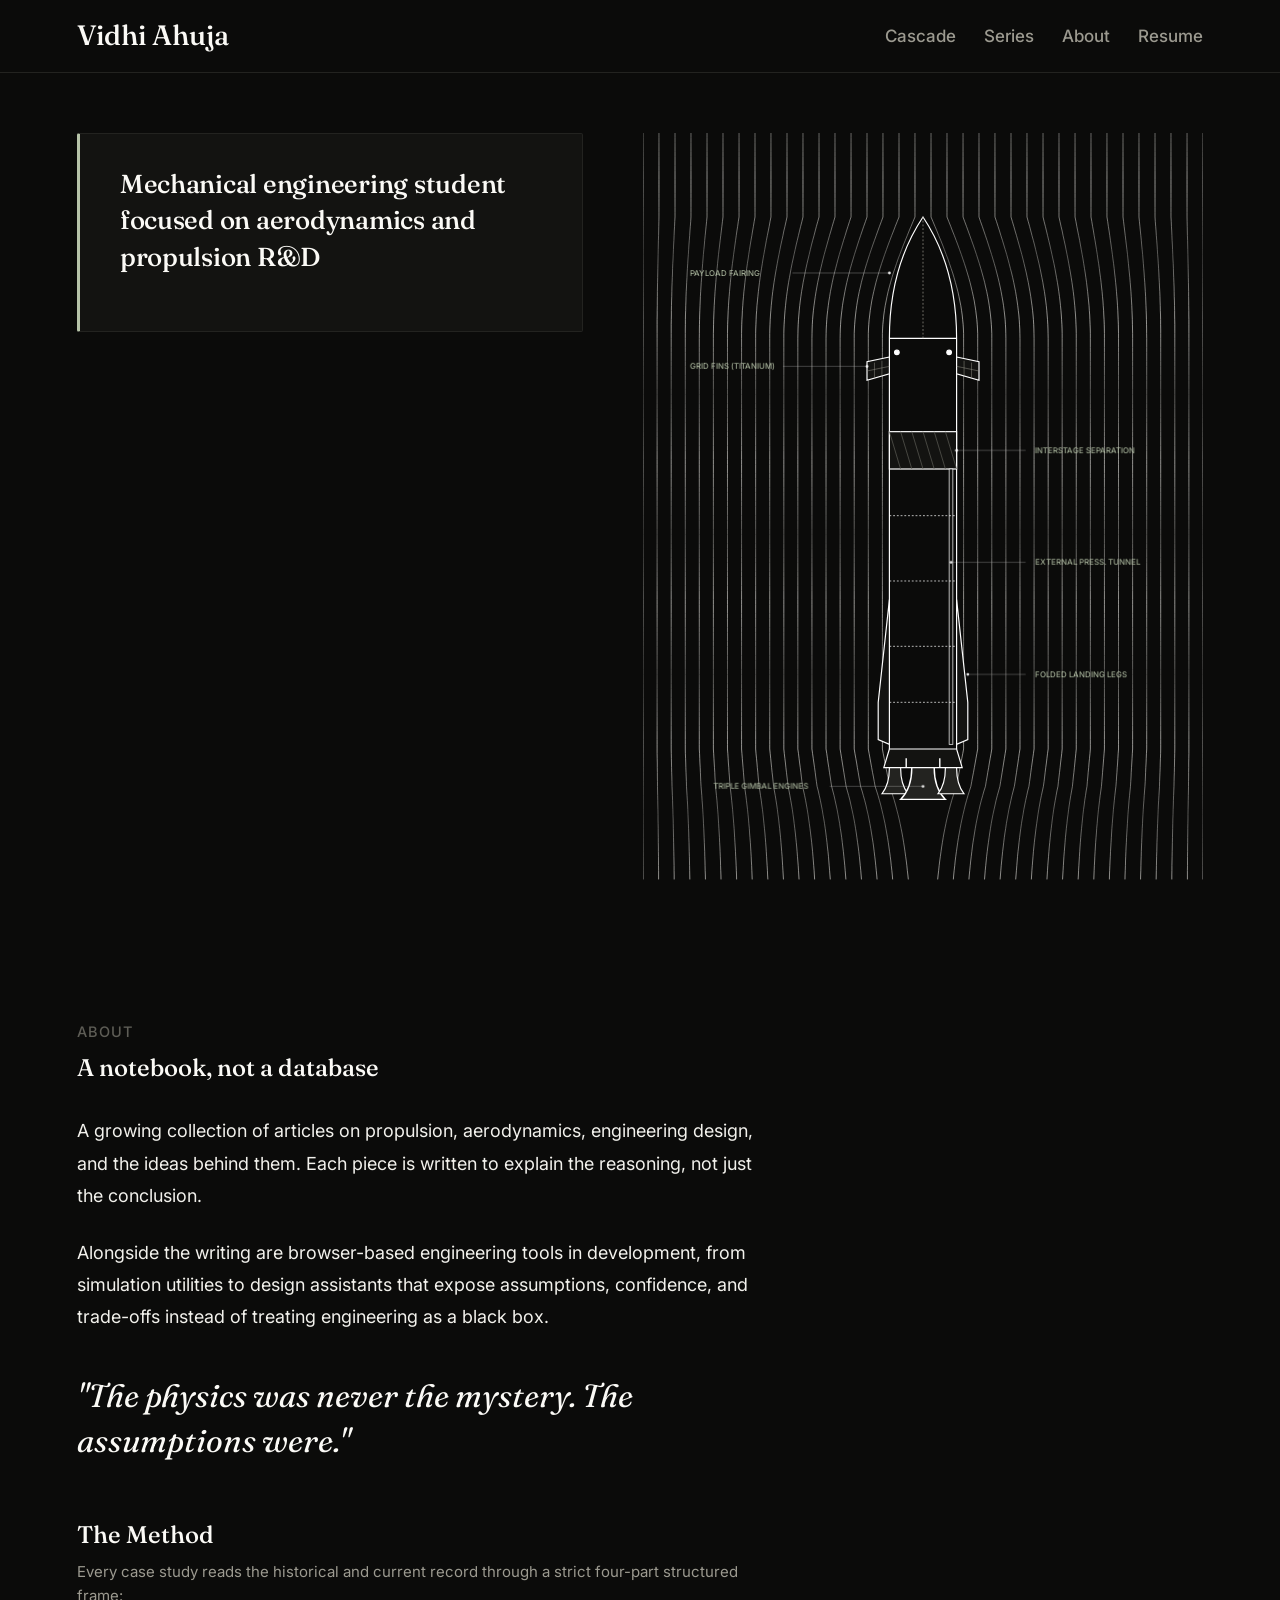
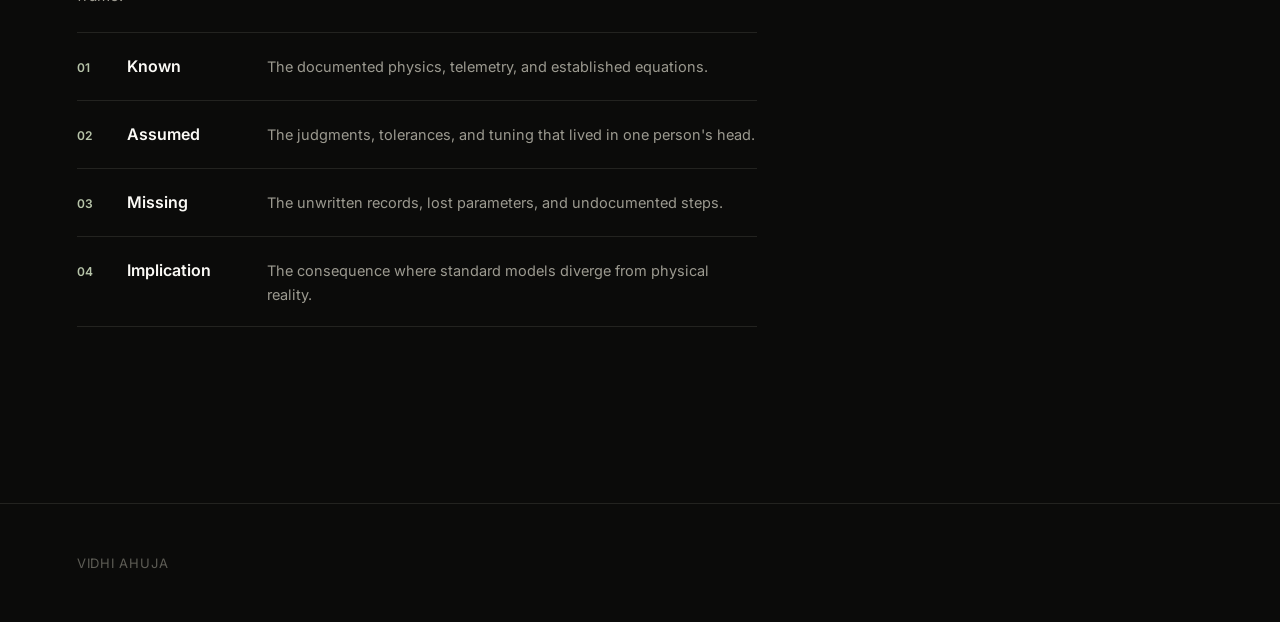
==== commit 429e3d8c: "Simulation: Reduce vector streamlines density by 35% (36 streamlines total)" ====
--- a/index.html
+++ b/index.html
@@ -5,7 +5,7 @@
   <meta name="viewport" content="width=device-width, initial-scale=1.0">
   <title>Vidhi Ahuja : Field Notes on Lost Engineering Knowledge</title>
   <meta name="description" content="A personal engineering notebook by Vidhi Ahuja. Six case studies examining undocumented manufacturing, tuning, tolerances, and design judgments that lived in one person's head.">
-  <link rel="stylesheet" href="layout_v30.css">
+  <link rel="stylesheet" href="layout_v31.css">
 </head>
 <body id="top" style="background-image: none;">
 
@@ -236,7 +236,7 @@
       if (!svg || !streamlineGroup) return;
       
       var mouse = { x: 0, y: 0, active: false, r: 70 };
-      var lineCount = 54;
+      var lineCount = 35;
       var paths = [];
       
       // Dynamically populate SVG path elements for the streamlines
--- a/layout_v31.css
+++ b/layout_v31.css
@@ -0,0 +1,743 @@
+@import url('https://fonts.googleapis.com/css2?family=Fraunces:ital,opsz,wght@0,9..144,500;0,9..144,600;1,9..144,500;1,9..144,600&family=Inter:wght@400;500;600&display=swap');
+
+:root {
+  --bg-primary: #0B0B0A;
+  --bg-raised: #131311;
+  --text-primary: #F2F1EC;
+  --text-headline: #FBFAF6;
+  --text-secondary: #9C9A90;
+  --text-tertiary: #5E5D56;
+  --hairline: #232320;
+  --accent: #B7C4A9;
+}
+
+/* Reset and base styles */
+* {
+  box-sizing: border-box;
+  margin: 0;
+  padding: 0;
+}
+
+html, body {
+  background-color: var(--bg-primary);
+  color: var(--text-primary);
+  font-family: 'Inter', -apple-system, BlinkMacSystemFont, "Segoe UI", Roboto, Helvetica, Arial, sans-serif;
+  font-size: 16px;
+  line-height: 1.7;
+  -webkit-font-smoothing: antialiased;
+  -moz-osx-font-smoothing: grayscale;
+  scroll-behavior: smooth;
+  /* Very faint global background grid lines */
+  background-image: linear-gradient(rgba(255, 255, 255, 0.15) 1px, transparent 1px),
+                    linear-gradient(90deg, rgba(255, 255, 255, 0.15) 1px, transparent 1px);
+  background-size: 50px 50px;
+  background-attachment: scroll;
+}
+
+/* Typography scale */
+h1, h2, h3, .serif-text {
+  font-family: 'Fraunces', Georgia, serif;
+  color: var(--text-headline);
+  font-weight: 500;
+}
+
+h1 {
+  font-size: 52px;
+  line-height: 1.25;
+  letter-spacing: -0.015em;
+}
+
+h2 {
+  font-size: 30px;
+  line-height: 1.3;
+}
+
+h3 {
+  font-size: 24px;
+  line-height: 1.35;
+}
+
+p {
+  color: var(--text-primary);
+  font-size: 18px;
+  font-weight: 400;
+  line-height: 1.75;
+}
+
+/* Utility constraints */
+.container {
+  max-width: 1400px;
+  margin: 0 auto;
+  padding: 0 6vw;
+  width: 100%;
+}
+
+.article-container {
+  max-width: 680px;
+  margin: 0 auto;
+}
+
+.left-article-container {
+  max-width: 680px;
+  margin: 0;
+  text-align: left;
+}
+
+/* Layout elements */
+header {
+  position: sticky;
+  top: 0;
+  z-index: 100;
+  background-color: var(--bg-primary);
+  border-bottom: 1px solid var(--hairline);
+  backdrop-filter: blur(8px);
+  -webkit-backdrop-filter: blur(8px);
+}
+
+.header-inner {
+  display: flex;
+  justify-content: space-between;
+  align-items: center;
+  height: 72px;
+  max-width: 1400px;
+  margin: 0 auto;
+  padding: 0 6vw;
+}
+
+.wordmark {
+  font-family: 'Fraunces', Georgia, serif;
+  font-weight: 500;
+  font-size: 28px;
+  color: var(--text-headline);
+  text-decoration: none;
+  transition: color 0.2s ease;
+}
+
+.wordmark:hover {
+  color: var(--accent);
+}
+
+nav a {
+  font-weight: 500;
+  color: var(--text-secondary);
+  text-decoration: none;
+  margin-left: 24px;
+  transition: color 0.2s ease;
+  display: inline-block;
+  vertical-align: middle;
+}
+
+nav a.nav-normal {
+  font-size: 14px;
+}
+
+nav a.nav-large {
+  font-size: 17px;
+}
+
+nav a:hover {
+  color: var(--text-headline);
+}
+
+.hero {
+  padding: 60px 0;
+  min-height: calc(100vh - 80px);
+  display: flex;
+  align-items: flex-start;
+  position: relative;
+  overflow: visible;
+  border-top: none;
+}
+
+/* Hero Split Layout */
+.hero-split-layout {
+  display: flex;
+  width: 100%;
+  align-items: flex-start;
+  justify-content: space-between;
+  gap: 60px;
+}
+
+.hero-left-content {
+  flex: 0.9;
+  max-width: 550px;
+  z-index: 2;
+}
+
+.hero-right-visual {
+  flex: 1.1;
+  width: 100%;
+  max-width: 560px;
+  aspect-ratio: 600 / 800;
+  display: flex;
+  align-items: center;
+  justify-content: center;
+  position: relative;
+  z-index: 1;
+}
+
+.hero-right-visual .cfd-line {
+  fill: none;
+  stroke: #F2F1EC;
+  stroke-width: 0.65px;
+  opacity: 1.0;
+}
+
+.hero-right-visual .rocket-svg {
+  position: absolute;
+  width: 100%;
+  height: 100%;
+  top: 0;
+  left: 0;
+  pointer-events: auto;
+  z-index: 3;
+}
+
+.hero h1 {
+  font-size: 26px;
+  line-height: 1.35;
+  letter-spacing: -0.01em;
+  font-weight: 500;
+  color: var(--text-headline);
+}
+
+.hero-intro-card {
+  background-color: var(--bg-raised);
+  border: 1px solid var(--hairline);
+  border-left: 3px solid var(--accent);
+  padding: 32px 40px;
+  max-width: 680px;
+  border-radius: 2px;
+}
+
+.hero-intro-card h1 {
+  font-size: 26px;
+  line-height: 1.4;
+  margin: 0;
+}
+
+.eyebrow {
+  font-size: 14.5px;
+  font-weight: 500;
+  color: var(--text-tertiary);
+  letter-spacing: 0.08em;
+  text-transform: uppercase;
+  margin-bottom: 16px;
+  display: block;
+}
+
+.hero h1 {
+  margin-bottom: 24px;
+}
+
+.hero h1 em {
+  font-style: italic;
+  color: var(--accent);
+  font-weight: 500;
+}
+
+.hero p {
+  color: var(--text-secondary);
+  font-size: 16px;
+  max-width: 680px;
+}
+
+/* Major sections */
+section {
+  padding: 64px 0;
+  border-top: 1px solid var(--hairline);
+}
+
+.section-title {
+  margin-bottom: 48px;
+}
+
+.section-title .eyebrow {
+  margin-bottom: 8px;
+}
+
+.section-title h2 {
+  font-size: 24px;
+}
+
+/* List items for series */
+.series-groups {
+  display: flex;
+  flex-direction: column;
+  gap: 48px;
+}
+
+.country-group {
+  display: flex;
+  flex-direction: column;
+}
+
+.country-name {
+  font-size: 13px;
+  font-weight: 600;
+  color: var(--text-secondary);
+  letter-spacing: 0.08em;
+  text-transform: uppercase;
+  border-bottom: 1px solid var(--hairline);
+  padding-bottom: 12px;
+  margin-bottom: 8px;
+}
+
+.series-list {
+  display: flex;
+  flex-direction: column;
+}
+
+.series-item {
+  padding: 32px 0;
+  border-bottom: 1px solid var(--hairline);
+  display: flex;
+  flex-direction: column;
+  gap: 12px;
+}
+
+.series-item:first-child {
+  padding-top: 0;
+}
+
+.series-item:last-child {
+  border-bottom: none;
+  padding-bottom: 0;
+}
+
+.series-row-top {
+  display: flex;
+  justify-content: space-between;
+  align-items: baseline;
+}
+
+.series-title {
+  color: var(--text-headline);
+  text-decoration: none;
+  font-size: 24px;
+  transition: color 0.2s ease;
+}
+
+.series-title:hover {
+  color: var(--accent);
+}
+
+.series-status {
+  font-size: 15px;
+  color: var(--text-secondary);
+}
+
+.series-desc {
+  font-size: 17.5px;
+  color: var(--text-secondary);
+  line-height: 1.5;
+}
+
+.series-meta {
+  font-size: 14.5px;
+  color: var(--text-secondary);
+  letter-spacing: 0.02em;
+}
+
+.text-link {
+  font-size: 15px;
+  color: var(--accent);
+  text-decoration: none;
+  font-weight: 500;
+  display: inline-flex;
+  align-items: center;
+  padding: 10px 20px;
+  border: 1px solid var(--hairline);
+  border-radius: 2px;
+  background-color: transparent;
+  transition: border-color 0.2s ease, background-color 0.2s ease, color 0.2s ease;
+  width: fit-content;
+}
+
+.text-link:hover {
+  border-color: var(--accent);
+  background-color: var(--bg-raised);
+  color: var(--text-headline);
+  text-decoration: none;
+}
+
+/* Numbered list for Method */
+.method-list {
+  display: flex;
+  flex-direction: column;
+  gap: 32px;
+}
+
+.method-item {
+  display: flex;
+  gap: 24px;
+  align-items: flex-start;
+}
+
+.method-num {
+  font-family: 'Fraunces', Georgia, serif;
+  font-size: 24px;
+  color: var(--accent);
+  line-height: 1;
+  font-weight: 500;
+  width: 24px;
+  text-align: right;
+  flex-shrink: 0;
+}
+
+.method-content {
+  display: flex;
+  flex-direction: column;
+  gap: 4px;
+}
+
+.method-content strong {
+  font-weight: 600;
+  color: var(--text-headline);
+  font-size: 16.5px;
+}
+
+.method-content p {
+  color: var(--text-secondary);
+  font-size: 15px;
+}
+
+/* About styles */
+.about-text {
+  display: flex;
+  flex-direction: column;
+  gap: 24px;
+  max-width: 560px;
+  margin-bottom: 48px;
+}
+
+.about-text p {
+  color: var(--text-secondary);
+  font-size: 17.5px;
+}
+
+.about-text p em {
+  font-style: normal;
+  color: var(--text-primary);
+}
+
+.pull-quote {
+  border-left: 2px solid var(--hairline);
+  padding-left: 24px;
+  font-family: 'Fraunces', Georgia, serif;
+  font-style: italic;
+  font-size: 21px;
+  color: var(--text-primary);
+  line-height: 1.6;
+  margin-top: 32px;
+  max-width: 560px;
+}
+
+/* Article styles */
+.article-body {
+  display: flex;
+  flex-direction: column;
+  gap: 0;
+}
+
+.article-section {
+  padding: 48px 0;
+  border-top: 1px solid var(--hairline);
+}
+
+.article-section:first-of-type {
+  border-top: none;
+  padding-top: 16px;
+}
+
+.article-section h2 {
+  margin-top: 8px;
+  margin-bottom: 24px;
+}
+
+.article-p {
+  color: var(--text-primary);
+  font-size: 18px;
+  line-height: 1.8;
+  margin-bottom: 28px;
+  max-width: 680px;
+}
+
+.article-p:last-of-type {
+  margin-bottom: 0;
+}
+
+.article-p strong {
+  color: var(--text-headline);
+  font-weight: 600;
+}
+
+.citation-sup {
+  font-size: 11px;
+  vertical-align: super;
+  line-height: 0;
+  color: var(--accent);
+  padding: 0 2px;
+  text-decoration: none;
+}
+
+.article-nav {
+  padding: 48px 0;
+  border-top: 1px solid var(--hairline);
+  display: flex;
+  justify-content: space-between;
+}
+
+/* Footer styles */
+footer {
+  border-top: 1px solid var(--hairline);
+  padding: 48px 0;
+}
+
+.footer-inner {
+  display: flex;
+  justify-content: space-between;
+  align-items: center;
+  max-width: 1400px;
+  margin: 0 auto;
+  padding: 0 6vw;
+}
+
+.footer-left {
+  font-size: 13px;
+  color: var(--text-tertiary);
+  letter-spacing: 0.06em;
+  text-transform: uppercase;
+}
+
+.footer-right a {
+  font-size: 13px;
+  color: var(--text-tertiary);
+  text-decoration: none;
+  letter-spacing: 0.06em;
+  text-transform: uppercase;
+  transition: color 0.2s ease;
+}
+
+.footer-right a:hover {
+  color: var(--accent);
+}
+
+/* Focus outline for keyboard navigation */
+a:focus-visible, button:focus-visible {
+  outline: 2px solid var(--accent);
+  outline-offset: 4px;
+}
+
+/* Responsive breakpoints */
+@media (max-width: 680px) {
+  .container {
+    padding: 0 28px;
+  }
+  
+  .header-inner {
+    padding: 0 28px;
+  }
+  
+  nav {
+    display: none;
+  }
+  
+  .footer-inner {
+    padding: 0 28px;
+  }
+  
+  .hero {
+    padding: 40px 0;
+    min-height: auto;
+  }
+  .hero-split-layout {
+    flex-direction: column;
+    gap: 40px;
+  }
+  .hero-left-content {
+    flex: none;
+    width: 100%;
+    max-width: 100%;
+  }
+  .hero-right-visual {
+    flex: none;
+    width: 100%;
+    max-width: 380px;
+    margin: 0 auto;
+  }
+  .hero-intro-card {
+    padding: 24px 28px;
+    border-left: 3px solid var(--accent);
+  }
+  .hero-intro-card h1 {
+    font-size: 22px;
+  }
+  
+  h1 {
+    font-size: 32px;
+  }
+  
+  h2 {
+    font-size: 20px;
+  }
+  
+  h3 {
+    font-size: 19px;
+  }
+  
+  p, .article-p {
+    font-size: 16px;
+  }
+  
+  .series-row-top {
+    flex-direction: column;
+    align-items: flex-start;
+    gap: 4px;
+  }
+  
+  .series-status {
+    font-size: 13px;
+  }
+  
+  section {
+    padding: 48px 0;
+  }
+  
+  .section-title {
+    margin-bottom: 32px;
+  }
+}
+
+/* Decorative Blueprint Background Element */
+body {
+  position: relative;
+}
+
+.blueprint-bg {
+  display: none;
+}
+
+.container, header, footer {
+  position: relative;
+  z-index: 2;
+}
+
+/* Floating Back to Top Button */
+.scroll-top-btn {
+  position: fixed;
+  bottom: 40px;
+  right: 40px;
+  width: 44px;
+  height: 44px;
+  border-radius: 50%;
+  background-color: var(--bg-raised);
+  border: 1px solid var(--hairline);
+  display: flex;
+  align-items: center;
+  justify-content: center;
+  cursor: pointer;
+  z-index: 1000;
+  opacity: 0;
+  pointer-events: none;
+  transform: translateY(10px);
+  transition: opacity 0.3s ease, transform 0.3s ease, border-color 0.2s ease, background-color 0.2s ease;
+}
+
+.scroll-top-btn:hover {
+  background-color: var(--bg-primary);
+  border-color: var(--accent);
+}
+
+.scroll-top-btn.visible {
+  opacity: 1;
+  pointer-events: auto;
+  transform: translateY(0);
+}
+.scroll-top-btn::after {
+  content: "";
+  width: 10px;
+  height: 10px;
+  border-top: 2px solid var(--text-headline);
+  border-right: 2px solid var(--text-headline);
+  transform: rotate(-45deg);
+  display: block;
+  margin-top: 4px;
+  transition: border-color 0.2s ease;
+}
+
+.scroll-top-btn:hover::after {
+  border-color: var(--accent);
+}
+
+@media (max-width: 768px) {
+  .scroll-top-btn {
+    bottom: 24px;
+    right: 24px;
+    width: 40px;
+    height: 40px;
+  }
+}
+
+/* About Section Symmetrical Vertical Layout */
+.about-vertical-quote {
+  font-family: 'Fraunces', Georgia, serif;
+  font-style: italic;
+  font-size: 32px;
+  line-height: 1.4;
+  color: var(--text-headline);
+  margin-bottom: 56px;
+  border-left: none;
+  padding-left: 0;
+}
+
+.method-table {
+  margin-bottom: 56px;
+  border-top: 1px solid var(--hairline);
+}
+
+.method-row {
+  display: flex;
+  padding: 20px 0;
+  border-bottom: 1px solid var(--hairline);
+  align-items: baseline;
+}
+
+.method-row-num {
+  width: 50px;
+  font-size: 12px;
+  font-weight: 600;
+  color: var(--accent);
+  font-family: 'Inter', sans-serif;
+}
+
+.method-row-name {
+  width: 140px;
+  font-size: 16px;
+  font-weight: 600;
+  color: var(--text-headline);
+  font-family: 'Inter', sans-serif;
+}
+
+.method-row-desc {
+  flex: 1;
+  font-size: 14.5px;
+  line-height: 1.6;
+  color: var(--text-secondary);
+}
+
+@media (max-width: 540px) {
+  .method-row {
+    flex-direction: column;
+    gap: 8px;
+    align-items: flex-start;
+  }
+  .method-row-num {
+    width: auto;
+    margin-bottom: 2px;
+  }
+  .method-row-name {
+    width: auto;
+    margin-bottom: 4px;
+  }
+}
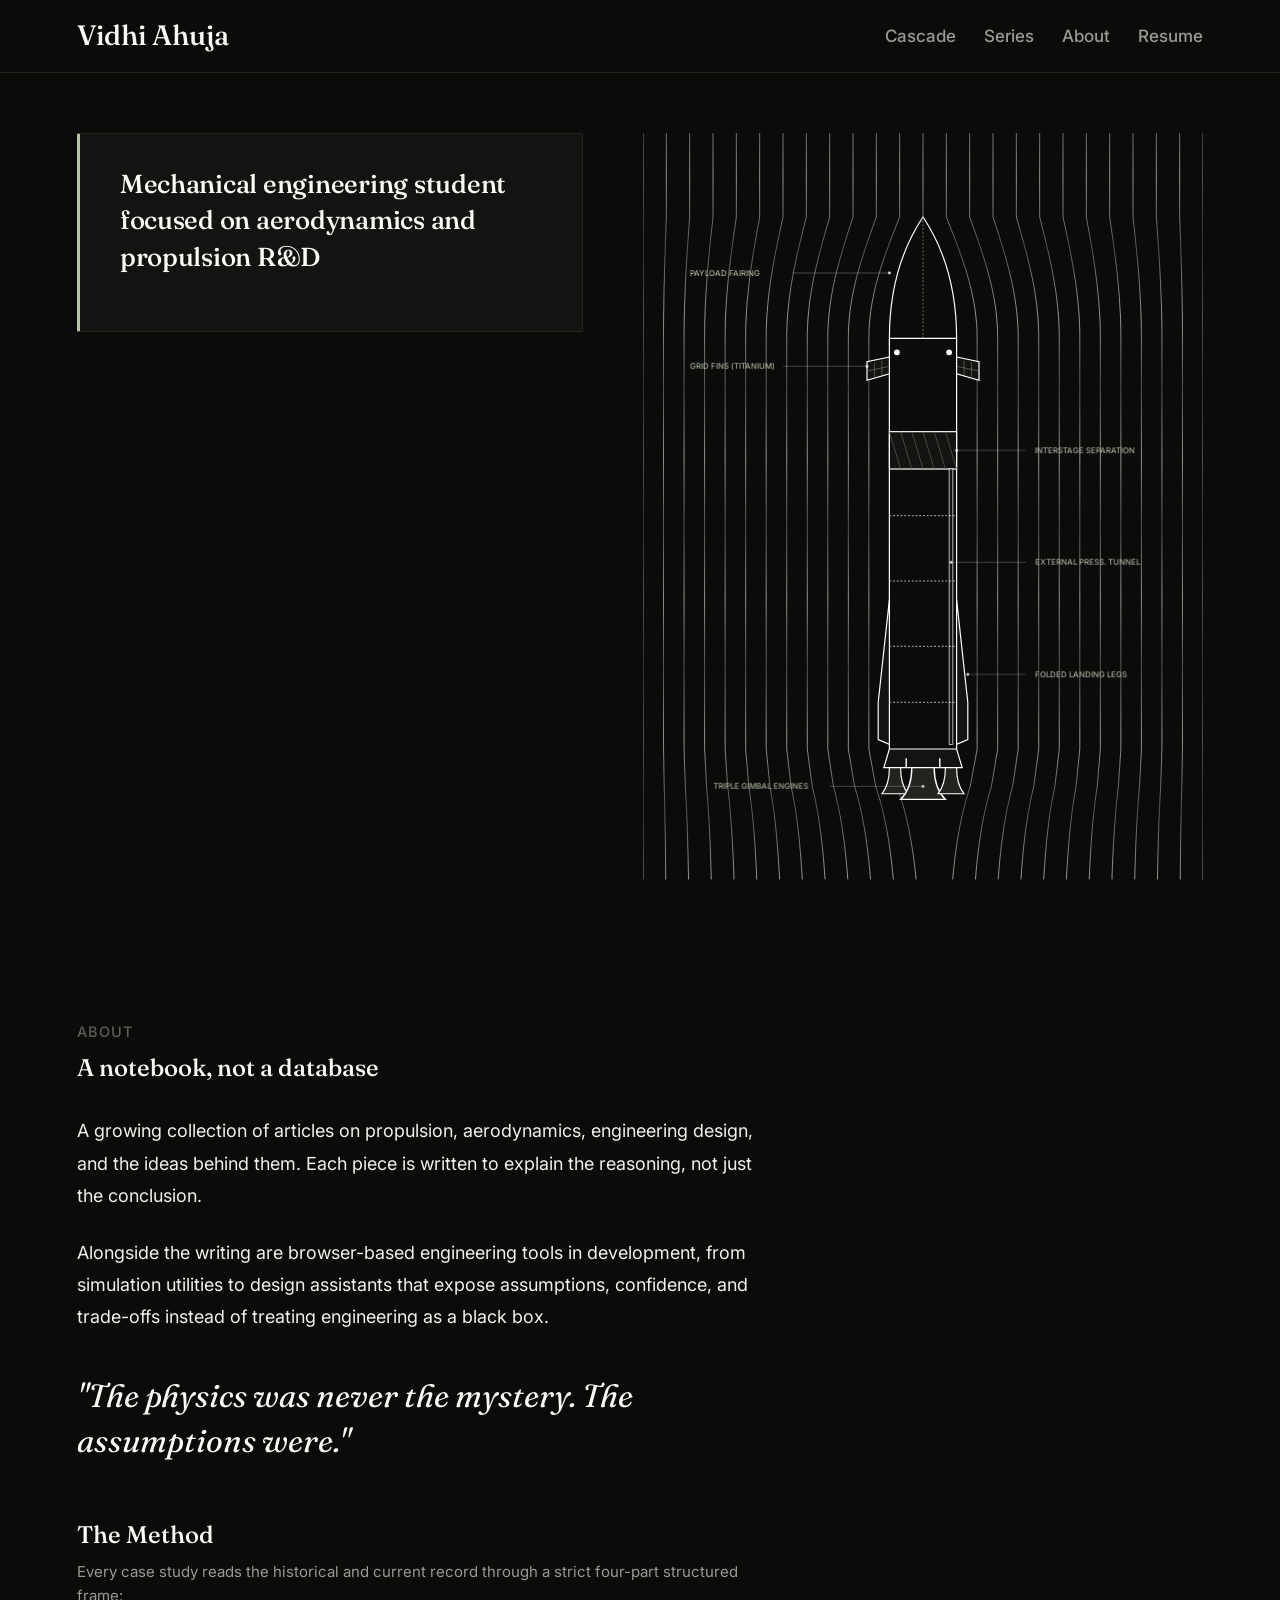
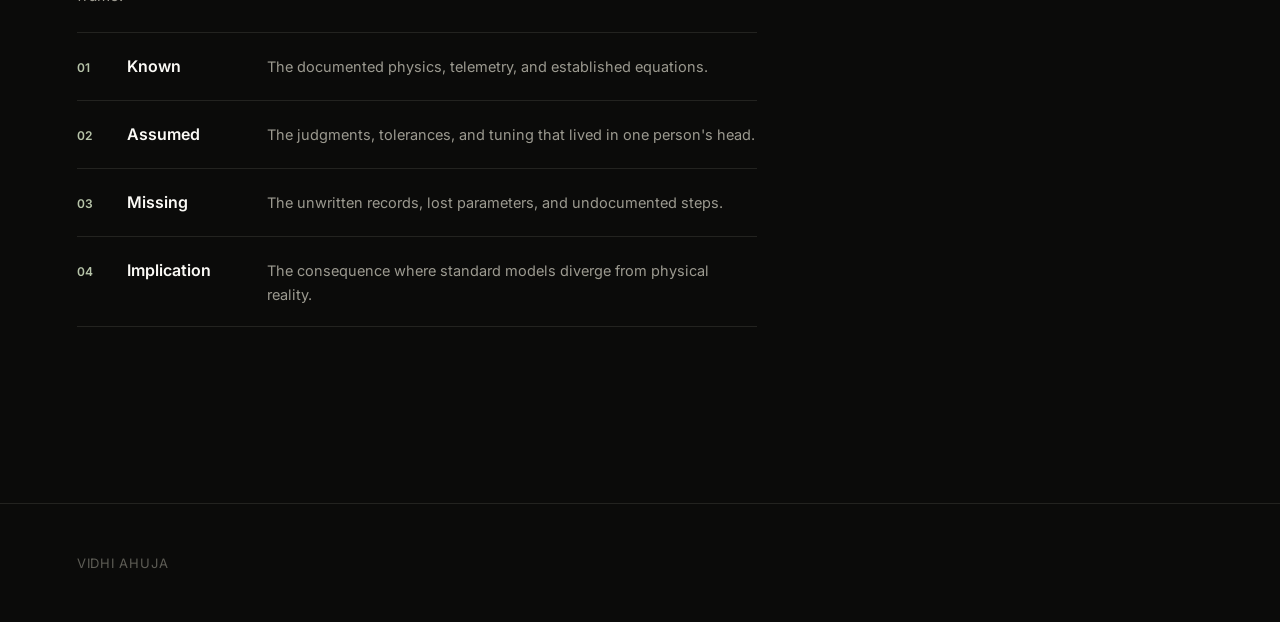
==== commit db45810f: "Simulation: Reduce vector streamlines count by another 30% (25 streamlines total)" ====
--- a/index.html
+++ b/index.html
@@ -5,7 +5,7 @@
   <meta name="viewport" content="width=device-width, initial-scale=1.0">
   <title>Vidhi Ahuja : Field Notes on Lost Engineering Knowledge</title>
   <meta name="description" content="A personal engineering notebook by Vidhi Ahuja. Six case studies examining undocumented manufacturing, tuning, tolerances, and design judgments that lived in one person's head.">
-  <link rel="stylesheet" href="layout_v31.css">
+  <link rel="stylesheet" href="layout_v32.css">
 </head>
 <body id="top" style="background-image: none;">
 
@@ -236,7 +236,7 @@
       if (!svg || !streamlineGroup) return;
       
       var mouse = { x: 0, y: 0, active: false, r: 70 };
-      var lineCount = 35;
+      var lineCount = 24;
       var paths = [];
       
       // Dynamically populate SVG path elements for the streamlines
--- a/layout_v32.css
+++ b/layout_v32.css
@@ -0,0 +1,743 @@
+@import url('https://fonts.googleapis.com/css2?family=Fraunces:ital,opsz,wght@0,9..144,500;0,9..144,600;1,9..144,500;1,9..144,600&family=Inter:wght@400;500;600&display=swap');
+
+:root {
+  --bg-primary: #0B0B0A;
+  --bg-raised: #131311;
+  --text-primary: #F2F1EC;
+  --text-headline: #FBFAF6;
+  --text-secondary: #9C9A90;
+  --text-tertiary: #5E5D56;
+  --hairline: #232320;
+  --accent: #B7C4A9;
+}
+
+/* Reset and base styles */
+* {
+  box-sizing: border-box;
+  margin: 0;
+  padding: 0;
+}
+
+html, body {
+  background-color: var(--bg-primary);
+  color: var(--text-primary);
+  font-family: 'Inter', -apple-system, BlinkMacSystemFont, "Segoe UI", Roboto, Helvetica, Arial, sans-serif;
+  font-size: 16px;
+  line-height: 1.7;
+  -webkit-font-smoothing: antialiased;
+  -moz-osx-font-smoothing: grayscale;
+  scroll-behavior: smooth;
+  /* Very faint global background grid lines */
+  background-image: linear-gradient(rgba(255, 255, 255, 0.15) 1px, transparent 1px),
+                    linear-gradient(90deg, rgba(255, 255, 255, 0.15) 1px, transparent 1px);
+  background-size: 50px 50px;
+  background-attachment: scroll;
+}
+
+/* Typography scale */
+h1, h2, h3, .serif-text {
+  font-family: 'Fraunces', Georgia, serif;
+  color: var(--text-headline);
+  font-weight: 500;
+}
+
+h1 {
+  font-size: 52px;
+  line-height: 1.25;
+  letter-spacing: -0.015em;
+}
+
+h2 {
+  font-size: 30px;
+  line-height: 1.3;
+}
+
+h3 {
+  font-size: 24px;
+  line-height: 1.35;
+}
+
+p {
+  color: var(--text-primary);
+  font-size: 18px;
+  font-weight: 400;
+  line-height: 1.75;
+}
+
+/* Utility constraints */
+.container {
+  max-width: 1400px;
+  margin: 0 auto;
+  padding: 0 6vw;
+  width: 100%;
+}
+
+.article-container {
+  max-width: 680px;
+  margin: 0 auto;
+}
+
+.left-article-container {
+  max-width: 680px;
+  margin: 0;
+  text-align: left;
+}
+
+/* Layout elements */
+header {
+  position: sticky;
+  top: 0;
+  z-index: 100;
+  background-color: var(--bg-primary);
+  border-bottom: 1px solid var(--hairline);
+  backdrop-filter: blur(8px);
+  -webkit-backdrop-filter: blur(8px);
+}
+
+.header-inner {
+  display: flex;
+  justify-content: space-between;
+  align-items: center;
+  height: 72px;
+  max-width: 1400px;
+  margin: 0 auto;
+  padding: 0 6vw;
+}
+
+.wordmark {
+  font-family: 'Fraunces', Georgia, serif;
+  font-weight: 500;
+  font-size: 28px;
+  color: var(--text-headline);
+  text-decoration: none;
+  transition: color 0.2s ease;
+}
+
+.wordmark:hover {
+  color: var(--accent);
+}
+
+nav a {
+  font-weight: 500;
+  color: var(--text-secondary);
+  text-decoration: none;
+  margin-left: 24px;
+  transition: color 0.2s ease;
+  display: inline-block;
+  vertical-align: middle;
+}
+
+nav a.nav-normal {
+  font-size: 14px;
+}
+
+nav a.nav-large {
+  font-size: 17px;
+}
+
+nav a:hover {
+  color: var(--text-headline);
+}
+
+.hero {
+  padding: 60px 0;
+  min-height: calc(100vh - 80px);
+  display: flex;
+  align-items: flex-start;
+  position: relative;
+  overflow: visible;
+  border-top: none;
+}
+
+/* Hero Split Layout */
+.hero-split-layout {
+  display: flex;
+  width: 100%;
+  align-items: flex-start;
+  justify-content: space-between;
+  gap: 60px;
+}
+
+.hero-left-content {
+  flex: 0.9;
+  max-width: 550px;
+  z-index: 2;
+}
+
+.hero-right-visual {
+  flex: 1.1;
+  width: 100%;
+  max-width: 560px;
+  aspect-ratio: 600 / 800;
+  display: flex;
+  align-items: center;
+  justify-content: center;
+  position: relative;
+  z-index: 1;
+}
+
+.hero-right-visual .cfd-line {
+  fill: none;
+  stroke: #F2F1EC;
+  stroke-width: 0.65px;
+  opacity: 1.0;
+}
+
+.hero-right-visual .rocket-svg {
+  position: absolute;
+  width: 100%;
+  height: 100%;
+  top: 0;
+  left: 0;
+  pointer-events: auto;
+  z-index: 3;
+}
+
+.hero h1 {
+  font-size: 26px;
+  line-height: 1.35;
+  letter-spacing: -0.01em;
+  font-weight: 500;
+  color: var(--text-headline);
+}
+
+.hero-intro-card {
+  background-color: var(--bg-raised);
+  border: 1px solid var(--hairline);
+  border-left: 3px solid var(--accent);
+  padding: 32px 40px;
+  max-width: 680px;
+  border-radius: 2px;
+}
+
+.hero-intro-card h1 {
+  font-size: 26px;
+  line-height: 1.4;
+  margin: 0;
+}
+
+.eyebrow {
+  font-size: 14.5px;
+  font-weight: 500;
+  color: var(--text-tertiary);
+  letter-spacing: 0.08em;
+  text-transform: uppercase;
+  margin-bottom: 16px;
+  display: block;
+}
+
+.hero h1 {
+  margin-bottom: 24px;
+}
+
+.hero h1 em {
+  font-style: italic;
+  color: var(--accent);
+  font-weight: 500;
+}
+
+.hero p {
+  color: var(--text-secondary);
+  font-size: 16px;
+  max-width: 680px;
+}
+
+/* Major sections */
+section {
+  padding: 64px 0;
+  border-top: 1px solid var(--hairline);
+}
+
+.section-title {
+  margin-bottom: 48px;
+}
+
+.section-title .eyebrow {
+  margin-bottom: 8px;
+}
+
+.section-title h2 {
+  font-size: 24px;
+}
+
+/* List items for series */
+.series-groups {
+  display: flex;
+  flex-direction: column;
+  gap: 48px;
+}
+
+.country-group {
+  display: flex;
+  flex-direction: column;
+}
+
+.country-name {
+  font-size: 13px;
+  font-weight: 600;
+  color: var(--text-secondary);
+  letter-spacing: 0.08em;
+  text-transform: uppercase;
+  border-bottom: 1px solid var(--hairline);
+  padding-bottom: 12px;
+  margin-bottom: 8px;
+}
+
+.series-list {
+  display: flex;
+  flex-direction: column;
+}
+
+.series-item {
+  padding: 32px 0;
+  border-bottom: 1px solid var(--hairline);
+  display: flex;
+  flex-direction: column;
+  gap: 12px;
+}
+
+.series-item:first-child {
+  padding-top: 0;
+}
+
+.series-item:last-child {
+  border-bottom: none;
+  padding-bottom: 0;
+}
+
+.series-row-top {
+  display: flex;
+  justify-content: space-between;
+  align-items: baseline;
+}
+
+.series-title {
+  color: var(--text-headline);
+  text-decoration: none;
+  font-size: 24px;
+  transition: color 0.2s ease;
+}
+
+.series-title:hover {
+  color: var(--accent);
+}
+
+.series-status {
+  font-size: 15px;
+  color: var(--text-secondary);
+}
+
+.series-desc {
+  font-size: 17.5px;
+  color: var(--text-secondary);
+  line-height: 1.5;
+}
+
+.series-meta {
+  font-size: 14.5px;
+  color: var(--text-secondary);
+  letter-spacing: 0.02em;
+}
+
+.text-link {
+  font-size: 15px;
+  color: var(--accent);
+  text-decoration: none;
+  font-weight: 500;
+  display: inline-flex;
+  align-items: center;
+  padding: 10px 20px;
+  border: 1px solid var(--hairline);
+  border-radius: 2px;
+  background-color: transparent;
+  transition: border-color 0.2s ease, background-color 0.2s ease, color 0.2s ease;
+  width: fit-content;
+}
+
+.text-link:hover {
+  border-color: var(--accent);
+  background-color: var(--bg-raised);
+  color: var(--text-headline);
+  text-decoration: none;
+}
+
+/* Numbered list for Method */
+.method-list {
+  display: flex;
+  flex-direction: column;
+  gap: 32px;
+}
+
+.method-item {
+  display: flex;
+  gap: 24px;
+  align-items: flex-start;
+}
+
+.method-num {
+  font-family: 'Fraunces', Georgia, serif;
+  font-size: 24px;
+  color: var(--accent);
+  line-height: 1;
+  font-weight: 500;
+  width: 24px;
+  text-align: right;
+  flex-shrink: 0;
+}
+
+.method-content {
+  display: flex;
+  flex-direction: column;
+  gap: 4px;
+}
+
+.method-content strong {
+  font-weight: 600;
+  color: var(--text-headline);
+  font-size: 16.5px;
+}
+
+.method-content p {
+  color: var(--text-secondary);
+  font-size: 15px;
+}
+
+/* About styles */
+.about-text {
+  display: flex;
+  flex-direction: column;
+  gap: 24px;
+  max-width: 560px;
+  margin-bottom: 48px;
+}
+
+.about-text p {
+  color: var(--text-secondary);
+  font-size: 17.5px;
+}
+
+.about-text p em {
+  font-style: normal;
+  color: var(--text-primary);
+}
+
+.pull-quote {
+  border-left: 2px solid var(--hairline);
+  padding-left: 24px;
+  font-family: 'Fraunces', Georgia, serif;
+  font-style: italic;
+  font-size: 21px;
+  color: var(--text-primary);
+  line-height: 1.6;
+  margin-top: 32px;
+  max-width: 560px;
+}
+
+/* Article styles */
+.article-body {
+  display: flex;
+  flex-direction: column;
+  gap: 0;
+}
+
+.article-section {
+  padding: 48px 0;
+  border-top: 1px solid var(--hairline);
+}
+
+.article-section:first-of-type {
+  border-top: none;
+  padding-top: 16px;
+}
+
+.article-section h2 {
+  margin-top: 8px;
+  margin-bottom: 24px;
+}
+
+.article-p {
+  color: var(--text-primary);
+  font-size: 18px;
+  line-height: 1.8;
+  margin-bottom: 28px;
+  max-width: 680px;
+}
+
+.article-p:last-of-type {
+  margin-bottom: 0;
+}
+
+.article-p strong {
+  color: var(--text-headline);
+  font-weight: 600;
+}
+
+.citation-sup {
+  font-size: 11px;
+  vertical-align: super;
+  line-height: 0;
+  color: var(--accent);
+  padding: 0 2px;
+  text-decoration: none;
+}
+
+.article-nav {
+  padding: 48px 0;
+  border-top: 1px solid var(--hairline);
+  display: flex;
+  justify-content: space-between;
+}
+
+/* Footer styles */
+footer {
+  border-top: 1px solid var(--hairline);
+  padding: 48px 0;
+}
+
+.footer-inner {
+  display: flex;
+  justify-content: space-between;
+  align-items: center;
+  max-width: 1400px;
+  margin: 0 auto;
+  padding: 0 6vw;
+}
+
+.footer-left {
+  font-size: 13px;
+  color: var(--text-tertiary);
+  letter-spacing: 0.06em;
+  text-transform: uppercase;
+}
+
+.footer-right a {
+  font-size: 13px;
+  color: var(--text-tertiary);
+  text-decoration: none;
+  letter-spacing: 0.06em;
+  text-transform: uppercase;
+  transition: color 0.2s ease;
+}
+
+.footer-right a:hover {
+  color: var(--accent);
+}
+
+/* Focus outline for keyboard navigation */
+a:focus-visible, button:focus-visible {
+  outline: 2px solid var(--accent);
+  outline-offset: 4px;
+}
+
+/* Responsive breakpoints */
+@media (max-width: 680px) {
+  .container {
+    padding: 0 28px;
+  }
+  
+  .header-inner {
+    padding: 0 28px;
+  }
+  
+  nav {
+    display: none;
+  }
+  
+  .footer-inner {
+    padding: 0 28px;
+  }
+  
+  .hero {
+    padding: 40px 0;
+    min-height: auto;
+  }
+  .hero-split-layout {
+    flex-direction: column;
+    gap: 40px;
+  }
+  .hero-left-content {
+    flex: none;
+    width: 100%;
+    max-width: 100%;
+  }
+  .hero-right-visual {
+    flex: none;
+    width: 100%;
+    max-width: 380px;
+    margin: 0 auto;
+  }
+  .hero-intro-card {
+    padding: 24px 28px;
+    border-left: 3px solid var(--accent);
+  }
+  .hero-intro-card h1 {
+    font-size: 22px;
+  }
+  
+  h1 {
+    font-size: 32px;
+  }
+  
+  h2 {
+    font-size: 20px;
+  }
+  
+  h3 {
+    font-size: 19px;
+  }
+  
+  p, .article-p {
+    font-size: 16px;
+  }
+  
+  .series-row-top {
+    flex-direction: column;
+    align-items: flex-start;
+    gap: 4px;
+  }
+  
+  .series-status {
+    font-size: 13px;
+  }
+  
+  section {
+    padding: 48px 0;
+  }
+  
+  .section-title {
+    margin-bottom: 32px;
+  }
+}
+
+/* Decorative Blueprint Background Element */
+body {
+  position: relative;
+}
+
+.blueprint-bg {
+  display: none;
+}
+
+.container, header, footer {
+  position: relative;
+  z-index: 2;
+}
+
+/* Floating Back to Top Button */
+.scroll-top-btn {
+  position: fixed;
+  bottom: 40px;
+  right: 40px;
+  width: 44px;
+  height: 44px;
+  border-radius: 50%;
+  background-color: var(--bg-raised);
+  border: 1px solid var(--hairline);
+  display: flex;
+  align-items: center;
+  justify-content: center;
+  cursor: pointer;
+  z-index: 1000;
+  opacity: 0;
+  pointer-events: none;
+  transform: translateY(10px);
+  transition: opacity 0.3s ease, transform 0.3s ease, border-color 0.2s ease, background-color 0.2s ease;
+}
+
+.scroll-top-btn:hover {
+  background-color: var(--bg-primary);
+  border-color: var(--accent);
+}
+
+.scroll-top-btn.visible {
+  opacity: 1;
+  pointer-events: auto;
+  transform: translateY(0);
+}
+.scroll-top-btn::after {
+  content: "";
+  width: 10px;
+  height: 10px;
+  border-top: 2px solid var(--text-headline);
+  border-right: 2px solid var(--text-headline);
+  transform: rotate(-45deg);
+  display: block;
+  margin-top: 4px;
+  transition: border-color 0.2s ease;
+}
+
+.scroll-top-btn:hover::after {
+  border-color: var(--accent);
+}
+
+@media (max-width: 768px) {
+  .scroll-top-btn {
+    bottom: 24px;
+    right: 24px;
+    width: 40px;
+    height: 40px;
+  }
+}
+
+/* About Section Symmetrical Vertical Layout */
+.about-vertical-quote {
+  font-family: 'Fraunces', Georgia, serif;
+  font-style: italic;
+  font-size: 32px;
+  line-height: 1.4;
+  color: var(--text-headline);
+  margin-bottom: 56px;
+  border-left: none;
+  padding-left: 0;
+}
+
+.method-table {
+  margin-bottom: 56px;
+  border-top: 1px solid var(--hairline);
+}
+
+.method-row {
+  display: flex;
+  padding: 20px 0;
+  border-bottom: 1px solid var(--hairline);
+  align-items: baseline;
+}
+
+.method-row-num {
+  width: 50px;
+  font-size: 12px;
+  font-weight: 600;
+  color: var(--accent);
+  font-family: 'Inter', sans-serif;
+}
+
+.method-row-name {
+  width: 140px;
+  font-size: 16px;
+  font-weight: 600;
+  color: var(--text-headline);
+  font-family: 'Inter', sans-serif;
+}
+
+.method-row-desc {
+  flex: 1;
+  font-size: 14.5px;
+  line-height: 1.6;
+  color: var(--text-secondary);
+}
+
+@media (max-width: 540px) {
+  .method-row {
+    flex-direction: column;
+    gap: 8px;
+    align-items: flex-start;
+  }
+  .method-row-num {
+    width: auto;
+    margin-bottom: 2px;
+  }
+  .method-row-name {
+    width: auto;
+    margin-bottom: 4px;
+  }
+}
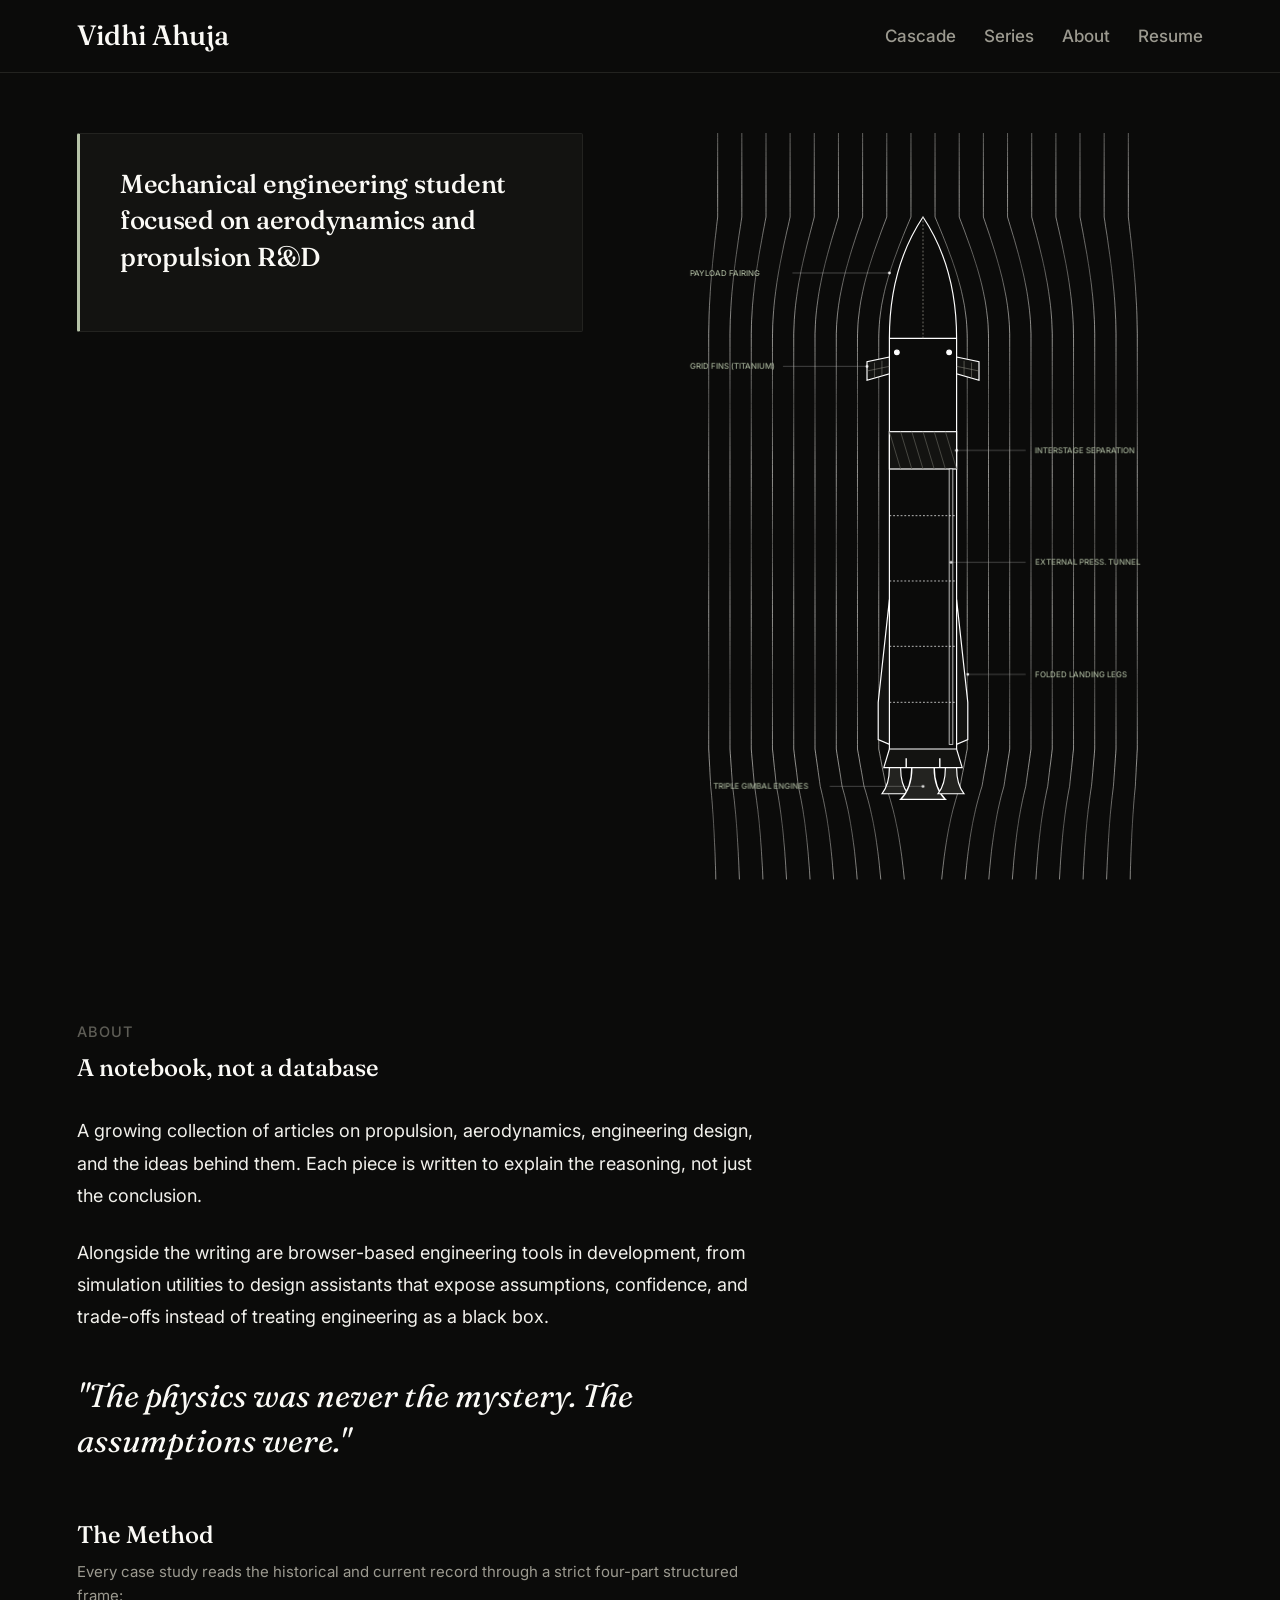
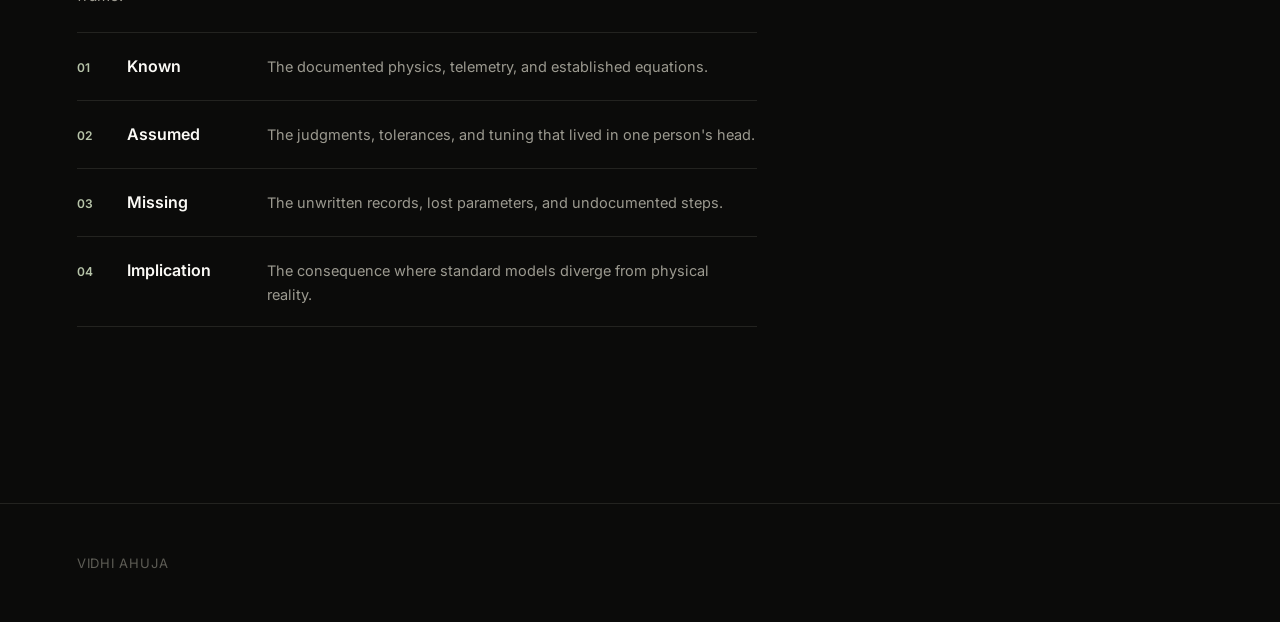
==== commit 4fc38437: "Simulation: Reduce vector streamlines by 30% (18 lines total) and strip them from extreme left/right" ====
--- a/index.html
+++ b/index.html
@@ -5,7 +5,7 @@
   <meta name="viewport" content="width=device-width, initial-scale=1.0">
   <title>Vidhi Ahuja : Field Notes on Lost Engineering Knowledge</title>
   <meta name="description" content="A personal engineering notebook by Vidhi Ahuja. Six case studies examining undocumented manufacturing, tuning, tolerances, and design judgments that lived in one person's head.">
-  <link rel="stylesheet" href="layout_v32.css">
+  <link rel="stylesheet" href="layout_v33.css">
 </head>
 <body id="top" style="background-image: none;">
 
@@ -236,7 +236,7 @@
       if (!svg || !streamlineGroup) return;
       
       var mouse = { x: 0, y: 0, active: false, r: 70 };
-      var lineCount = 24;
+      var lineCount = 17;
       var paths = [];
       
       // Dynamically populate SVG path elements for the streamlines
@@ -299,7 +299,7 @@
         }
         
         for (var i = 0; i <= lineCount; i++) {
-          var x_start = i * (600 / lineCount);
+          var x_start = 80 + i * (440 / lineCount);
           var d = "";
           
           for (var step = 0; step <= 160; step++) {
--- a/layout_v33.css
+++ b/layout_v33.css
@@ -0,0 +1,743 @@
+@import url('https://fonts.googleapis.com/css2?family=Fraunces:ital,opsz,wght@0,9..144,500;0,9..144,600;1,9..144,500;1,9..144,600&family=Inter:wght@400;500;600&display=swap');
+
+:root {
+  --bg-primary: #0B0B0A;
+  --bg-raised: #131311;
+  --text-primary: #F2F1EC;
+  --text-headline: #FBFAF6;
+  --text-secondary: #9C9A90;
+  --text-tertiary: #5E5D56;
+  --hairline: #232320;
+  --accent: #B7C4A9;
+}
+
+/* Reset and base styles */
+* {
+  box-sizing: border-box;
+  margin: 0;
+  padding: 0;
+}
+
+html, body {
+  background-color: var(--bg-primary);
+  color: var(--text-primary);
+  font-family: 'Inter', -apple-system, BlinkMacSystemFont, "Segoe UI", Roboto, Helvetica, Arial, sans-serif;
+  font-size: 16px;
+  line-height: 1.7;
+  -webkit-font-smoothing: antialiased;
+  -moz-osx-font-smoothing: grayscale;
+  scroll-behavior: smooth;
+  /* Very faint global background grid lines */
+  background-image: linear-gradient(rgba(255, 255, 255, 0.15) 1px, transparent 1px),
+                    linear-gradient(90deg, rgba(255, 255, 255, 0.15) 1px, transparent 1px);
+  background-size: 50px 50px;
+  background-attachment: scroll;
+}
+
+/* Typography scale */
+h1, h2, h3, .serif-text {
+  font-family: 'Fraunces', Georgia, serif;
+  color: var(--text-headline);
+  font-weight: 500;
+}
+
+h1 {
+  font-size: 52px;
+  line-height: 1.25;
+  letter-spacing: -0.015em;
+}
+
+h2 {
+  font-size: 30px;
+  line-height: 1.3;
+}
+
+h3 {
+  font-size: 24px;
+  line-height: 1.35;
+}
+
+p {
+  color: var(--text-primary);
+  font-size: 18px;
+  font-weight: 400;
+  line-height: 1.75;
+}
+
+/* Utility constraints */
+.container {
+  max-width: 1400px;
+  margin: 0 auto;
+  padding: 0 6vw;
+  width: 100%;
+}
+
+.article-container {
+  max-width: 680px;
+  margin: 0 auto;
+}
+
+.left-article-container {
+  max-width: 680px;
+  margin: 0;
+  text-align: left;
+}
+
+/* Layout elements */
+header {
+  position: sticky;
+  top: 0;
+  z-index: 100;
+  background-color: var(--bg-primary);
+  border-bottom: 1px solid var(--hairline);
+  backdrop-filter: blur(8px);
+  -webkit-backdrop-filter: blur(8px);
+}
+
+.header-inner {
+  display: flex;
+  justify-content: space-between;
+  align-items: center;
+  height: 72px;
+  max-width: 1400px;
+  margin: 0 auto;
+  padding: 0 6vw;
+}
+
+.wordmark {
+  font-family: 'Fraunces', Georgia, serif;
+  font-weight: 500;
+  font-size: 28px;
+  color: var(--text-headline);
+  text-decoration: none;
+  transition: color 0.2s ease;
+}
+
+.wordmark:hover {
+  color: var(--accent);
+}
+
+nav a {
+  font-weight: 500;
+  color: var(--text-secondary);
+  text-decoration: none;
+  margin-left: 24px;
+  transition: color 0.2s ease;
+  display: inline-block;
+  vertical-align: middle;
+}
+
+nav a.nav-normal {
+  font-size: 14px;
+}
+
+nav a.nav-large {
+  font-size: 17px;
+}
+
+nav a:hover {
+  color: var(--text-headline);
+}
+
+.hero {
+  padding: 60px 0;
+  min-height: calc(100vh - 80px);
+  display: flex;
+  align-items: flex-start;
+  position: relative;
+  overflow: visible;
+  border-top: none;
+}
+
+/* Hero Split Layout */
+.hero-split-layout {
+  display: flex;
+  width: 100%;
+  align-items: flex-start;
+  justify-content: space-between;
+  gap: 60px;
+}
+
+.hero-left-content {
+  flex: 0.9;
+  max-width: 550px;
+  z-index: 2;
+}
+
+.hero-right-visual {
+  flex: 1.1;
+  width: 100%;
+  max-width: 560px;
+  aspect-ratio: 600 / 800;
+  display: flex;
+  align-items: center;
+  justify-content: center;
+  position: relative;
+  z-index: 1;
+}
+
+.hero-right-visual .cfd-line {
+  fill: none;
+  stroke: #F2F1EC;
+  stroke-width: 0.65px;
+  opacity: 1.0;
+}
+
+.hero-right-visual .rocket-svg {
+  position: absolute;
+  width: 100%;
+  height: 100%;
+  top: 0;
+  left: 0;
+  pointer-events: auto;
+  z-index: 3;
+}
+
+.hero h1 {
+  font-size: 26px;
+  line-height: 1.35;
+  letter-spacing: -0.01em;
+  font-weight: 500;
+  color: var(--text-headline);
+}
+
+.hero-intro-card {
+  background-color: var(--bg-raised);
+  border: 1px solid var(--hairline);
+  border-left: 3px solid var(--accent);
+  padding: 32px 40px;
+  max-width: 680px;
+  border-radius: 2px;
+}
+
+.hero-intro-card h1 {
+  font-size: 26px;
+  line-height: 1.4;
+  margin: 0;
+}
+
+.eyebrow {
+  font-size: 14.5px;
+  font-weight: 500;
+  color: var(--text-tertiary);
+  letter-spacing: 0.08em;
+  text-transform: uppercase;
+  margin-bottom: 16px;
+  display: block;
+}
+
+.hero h1 {
+  margin-bottom: 24px;
+}
+
+.hero h1 em {
+  font-style: italic;
+  color: var(--accent);
+  font-weight: 500;
+}
+
+.hero p {
+  color: var(--text-secondary);
+  font-size: 16px;
+  max-width: 680px;
+}
+
+/* Major sections */
+section {
+  padding: 64px 0;
+  border-top: 1px solid var(--hairline);
+}
+
+.section-title {
+  margin-bottom: 48px;
+}
+
+.section-title .eyebrow {
+  margin-bottom: 8px;
+}
+
+.section-title h2 {
+  font-size: 24px;
+}
+
+/* List items for series */
+.series-groups {
+  display: flex;
+  flex-direction: column;
+  gap: 48px;
+}
+
+.country-group {
+  display: flex;
+  flex-direction: column;
+}
+
+.country-name {
+  font-size: 13px;
+  font-weight: 600;
+  color: var(--text-secondary);
+  letter-spacing: 0.08em;
+  text-transform: uppercase;
+  border-bottom: 1px solid var(--hairline);
+  padding-bottom: 12px;
+  margin-bottom: 8px;
+}
+
+.series-list {
+  display: flex;
+  flex-direction: column;
+}
+
+.series-item {
+  padding: 32px 0;
+  border-bottom: 1px solid var(--hairline);
+  display: flex;
+  flex-direction: column;
+  gap: 12px;
+}
+
+.series-item:first-child {
+  padding-top: 0;
+}
+
+.series-item:last-child {
+  border-bottom: none;
+  padding-bottom: 0;
+}
+
+.series-row-top {
+  display: flex;
+  justify-content: space-between;
+  align-items: baseline;
+}
+
+.series-title {
+  color: var(--text-headline);
+  text-decoration: none;
+  font-size: 24px;
+  transition: color 0.2s ease;
+}
+
+.series-title:hover {
+  color: var(--accent);
+}
+
+.series-status {
+  font-size: 15px;
+  color: var(--text-secondary);
+}
+
+.series-desc {
+  font-size: 17.5px;
+  color: var(--text-secondary);
+  line-height: 1.5;
+}
+
+.series-meta {
+  font-size: 14.5px;
+  color: var(--text-secondary);
+  letter-spacing: 0.02em;
+}
+
+.text-link {
+  font-size: 15px;
+  color: var(--accent);
+  text-decoration: none;
+  font-weight: 500;
+  display: inline-flex;
+  align-items: center;
+  padding: 10px 20px;
+  border: 1px solid var(--hairline);
+  border-radius: 2px;
+  background-color: transparent;
+  transition: border-color 0.2s ease, background-color 0.2s ease, color 0.2s ease;
+  width: fit-content;
+}
+
+.text-link:hover {
+  border-color: var(--accent);
+  background-color: var(--bg-raised);
+  color: var(--text-headline);
+  text-decoration: none;
+}
+
+/* Numbered list for Method */
+.method-list {
+  display: flex;
+  flex-direction: column;
+  gap: 32px;
+}
+
+.method-item {
+  display: flex;
+  gap: 24px;
+  align-items: flex-start;
+}
+
+.method-num {
+  font-family: 'Fraunces', Georgia, serif;
+  font-size: 24px;
+  color: var(--accent);
+  line-height: 1;
+  font-weight: 500;
+  width: 24px;
+  text-align: right;
+  flex-shrink: 0;
+}
+
+.method-content {
+  display: flex;
+  flex-direction: column;
+  gap: 4px;
+}
+
+.method-content strong {
+  font-weight: 600;
+  color: var(--text-headline);
+  font-size: 16.5px;
+}
+
+.method-content p {
+  color: var(--text-secondary);
+  font-size: 15px;
+}
+
+/* About styles */
+.about-text {
+  display: flex;
+  flex-direction: column;
+  gap: 24px;
+  max-width: 560px;
+  margin-bottom: 48px;
+}
+
+.about-text p {
+  color: var(--text-secondary);
+  font-size: 17.5px;
+}
+
+.about-text p em {
+  font-style: normal;
+  color: var(--text-primary);
+}
+
+.pull-quote {
+  border-left: 2px solid var(--hairline);
+  padding-left: 24px;
+  font-family: 'Fraunces', Georgia, serif;
+  font-style: italic;
+  font-size: 21px;
+  color: var(--text-primary);
+  line-height: 1.6;
+  margin-top: 32px;
+  max-width: 560px;
+}
+
+/* Article styles */
+.article-body {
+  display: flex;
+  flex-direction: column;
+  gap: 0;
+}
+
+.article-section {
+  padding: 48px 0;
+  border-top: 1px solid var(--hairline);
+}
+
+.article-section:first-of-type {
+  border-top: none;
+  padding-top: 16px;
+}
+
+.article-section h2 {
+  margin-top: 8px;
+  margin-bottom: 24px;
+}
+
+.article-p {
+  color: var(--text-primary);
+  font-size: 18px;
+  line-height: 1.8;
+  margin-bottom: 28px;
+  max-width: 680px;
+}
+
+.article-p:last-of-type {
+  margin-bottom: 0;
+}
+
+.article-p strong {
+  color: var(--text-headline);
+  font-weight: 600;
+}
+
+.citation-sup {
+  font-size: 11px;
+  vertical-align: super;
+  line-height: 0;
+  color: var(--accent);
+  padding: 0 2px;
+  text-decoration: none;
+}
+
+.article-nav {
+  padding: 48px 0;
+  border-top: 1px solid var(--hairline);
+  display: flex;
+  justify-content: space-between;
+}
+
+/* Footer styles */
+footer {
+  border-top: 1px solid var(--hairline);
+  padding: 48px 0;
+}
+
+.footer-inner {
+  display: flex;
+  justify-content: space-between;
+  align-items: center;
+  max-width: 1400px;
+  margin: 0 auto;
+  padding: 0 6vw;
+}
+
+.footer-left {
+  font-size: 13px;
+  color: var(--text-tertiary);
+  letter-spacing: 0.06em;
+  text-transform: uppercase;
+}
+
+.footer-right a {
+  font-size: 13px;
+  color: var(--text-tertiary);
+  text-decoration: none;
+  letter-spacing: 0.06em;
+  text-transform: uppercase;
+  transition: color 0.2s ease;
+}
+
+.footer-right a:hover {
+  color: var(--accent);
+}
+
+/* Focus outline for keyboard navigation */
+a:focus-visible, button:focus-visible {
+  outline: 2px solid var(--accent);
+  outline-offset: 4px;
+}
+
+/* Responsive breakpoints */
+@media (max-width: 680px) {
+  .container {
+    padding: 0 28px;
+  }
+  
+  .header-inner {
+    padding: 0 28px;
+  }
+  
+  nav {
+    display: none;
+  }
+  
+  .footer-inner {
+    padding: 0 28px;
+  }
+  
+  .hero {
+    padding: 40px 0;
+    min-height: auto;
+  }
+  .hero-split-layout {
+    flex-direction: column;
+    gap: 40px;
+  }
+  .hero-left-content {
+    flex: none;
+    width: 100%;
+    max-width: 100%;
+  }
+  .hero-right-visual {
+    flex: none;
+    width: 100%;
+    max-width: 380px;
+    margin: 0 auto;
+  }
+  .hero-intro-card {
+    padding: 24px 28px;
+    border-left: 3px solid var(--accent);
+  }
+  .hero-intro-card h1 {
+    font-size: 22px;
+  }
+  
+  h1 {
+    font-size: 32px;
+  }
+  
+  h2 {
+    font-size: 20px;
+  }
+  
+  h3 {
+    font-size: 19px;
+  }
+  
+  p, .article-p {
+    font-size: 16px;
+  }
+  
+  .series-row-top {
+    flex-direction: column;
+    align-items: flex-start;
+    gap: 4px;
+  }
+  
+  .series-status {
+    font-size: 13px;
+  }
+  
+  section {
+    padding: 48px 0;
+  }
+  
+  .section-title {
+    margin-bottom: 32px;
+  }
+}
+
+/* Decorative Blueprint Background Element */
+body {
+  position: relative;
+}
+
+.blueprint-bg {
+  display: none;
+}
+
+.container, header, footer {
+  position: relative;
+  z-index: 2;
+}
+
+/* Floating Back to Top Button */
+.scroll-top-btn {
+  position: fixed;
+  bottom: 40px;
+  right: 40px;
+  width: 44px;
+  height: 44px;
+  border-radius: 50%;
+  background-color: var(--bg-raised);
+  border: 1px solid var(--hairline);
+  display: flex;
+  align-items: center;
+  justify-content: center;
+  cursor: pointer;
+  z-index: 1000;
+  opacity: 0;
+  pointer-events: none;
+  transform: translateY(10px);
+  transition: opacity 0.3s ease, transform 0.3s ease, border-color 0.2s ease, background-color 0.2s ease;
+}
+
+.scroll-top-btn:hover {
+  background-color: var(--bg-primary);
+  border-color: var(--accent);
+}
+
+.scroll-top-btn.visible {
+  opacity: 1;
+  pointer-events: auto;
+  transform: translateY(0);
+}
+.scroll-top-btn::after {
+  content: "";
+  width: 10px;
+  height: 10px;
+  border-top: 2px solid var(--text-headline);
+  border-right: 2px solid var(--text-headline);
+  transform: rotate(-45deg);
+  display: block;
+  margin-top: 4px;
+  transition: border-color 0.2s ease;
+}
+
+.scroll-top-btn:hover::after {
+  border-color: var(--accent);
+}
+
+@media (max-width: 768px) {
+  .scroll-top-btn {
+    bottom: 24px;
+    right: 24px;
+    width: 40px;
+    height: 40px;
+  }
+}
+
+/* About Section Symmetrical Vertical Layout */
+.about-vertical-quote {
+  font-family: 'Fraunces', Georgia, serif;
+  font-style: italic;
+  font-size: 32px;
+  line-height: 1.4;
+  color: var(--text-headline);
+  margin-bottom: 56px;
+  border-left: none;
+  padding-left: 0;
+}
+
+.method-table {
+  margin-bottom: 56px;
+  border-top: 1px solid var(--hairline);
+}
+
+.method-row {
+  display: flex;
+  padding: 20px 0;
+  border-bottom: 1px solid var(--hairline);
+  align-items: baseline;
+}
+
+.method-row-num {
+  width: 50px;
+  font-size: 12px;
+  font-weight: 600;
+  color: var(--accent);
+  font-family: 'Inter', sans-serif;
+}
+
+.method-row-name {
+  width: 140px;
+  font-size: 16px;
+  font-weight: 600;
+  color: var(--text-headline);
+  font-family: 'Inter', sans-serif;
+}
+
+.method-row-desc {
+  flex: 1;
+  font-size: 14.5px;
+  line-height: 1.6;
+  color: var(--text-secondary);
+}
+
+@media (max-width: 540px) {
+  .method-row {
+    flex-direction: column;
+    gap: 8px;
+    align-items: flex-start;
+  }
+  .method-row-num {
+    width: auto;
+    margin-bottom: 2px;
+  }
+  .method-row-name {
+    width: auto;
+    margin-bottom: 4px;
+  }
+}
